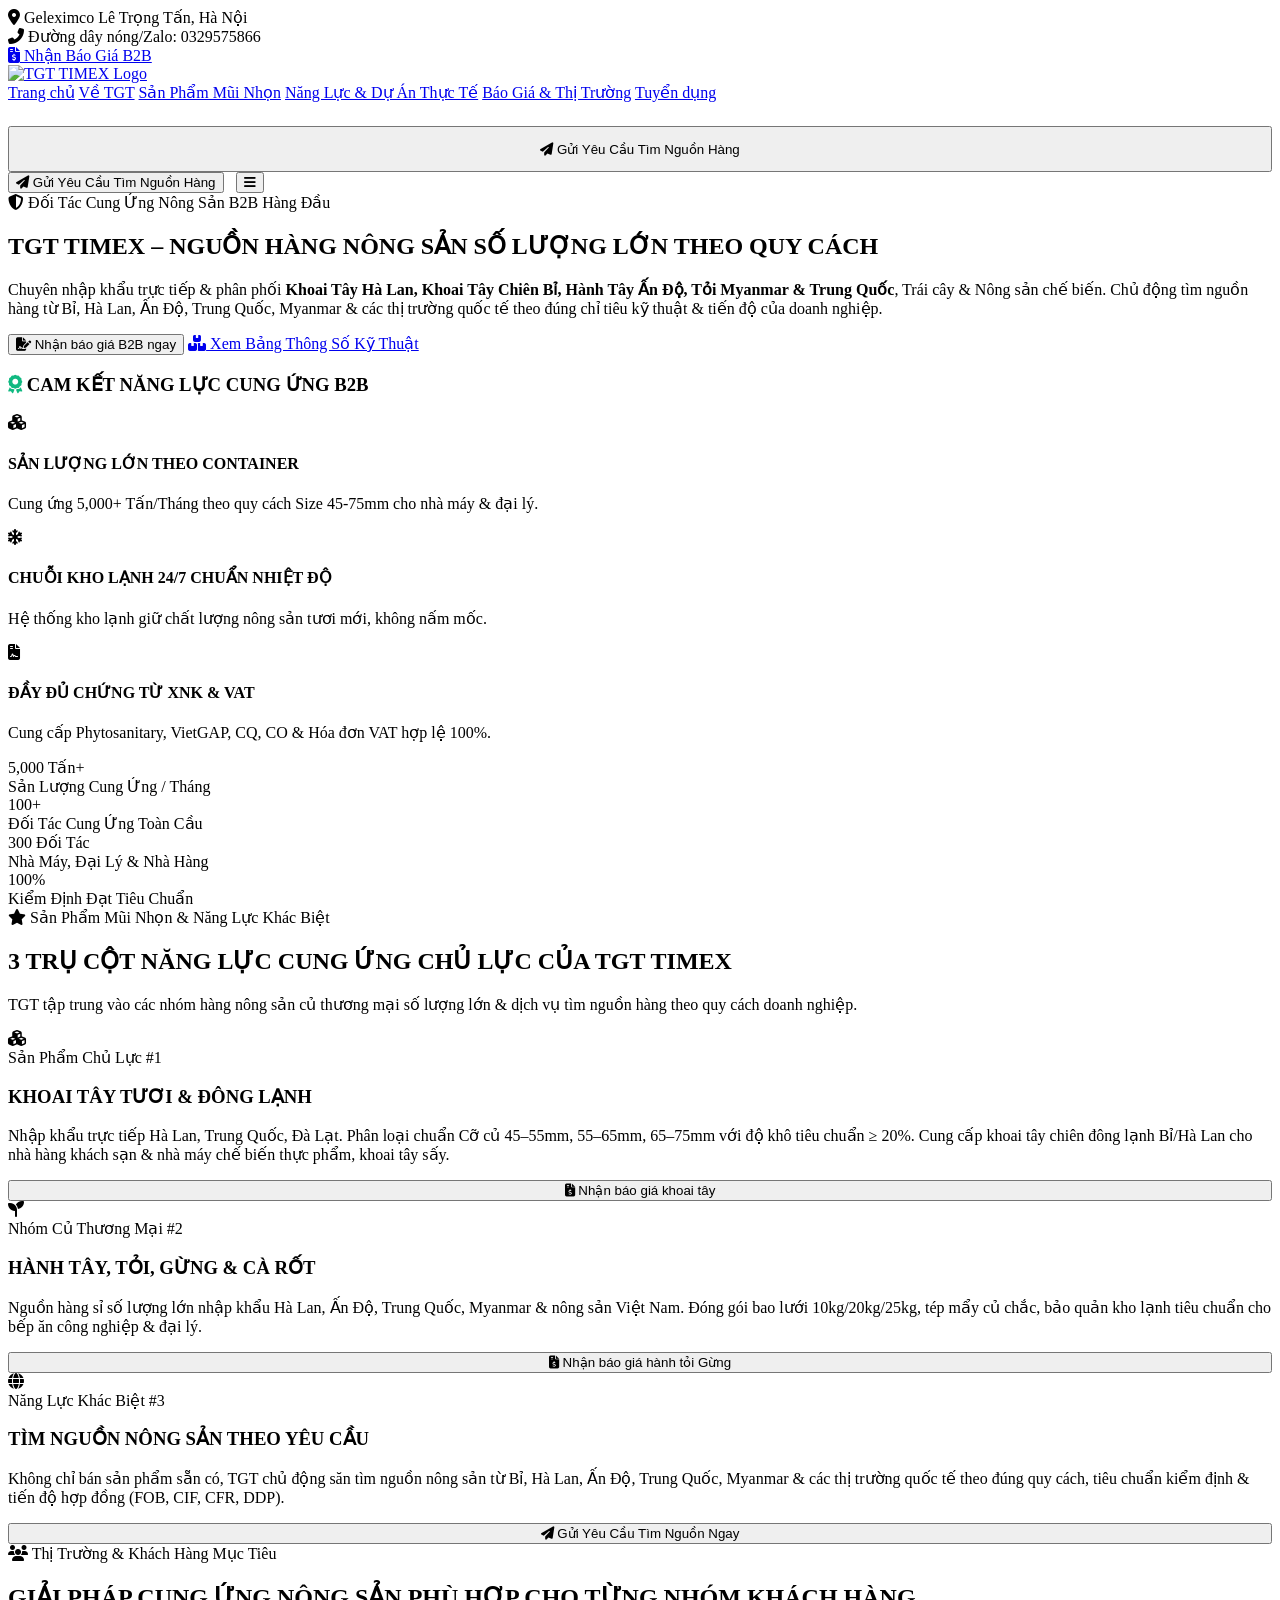
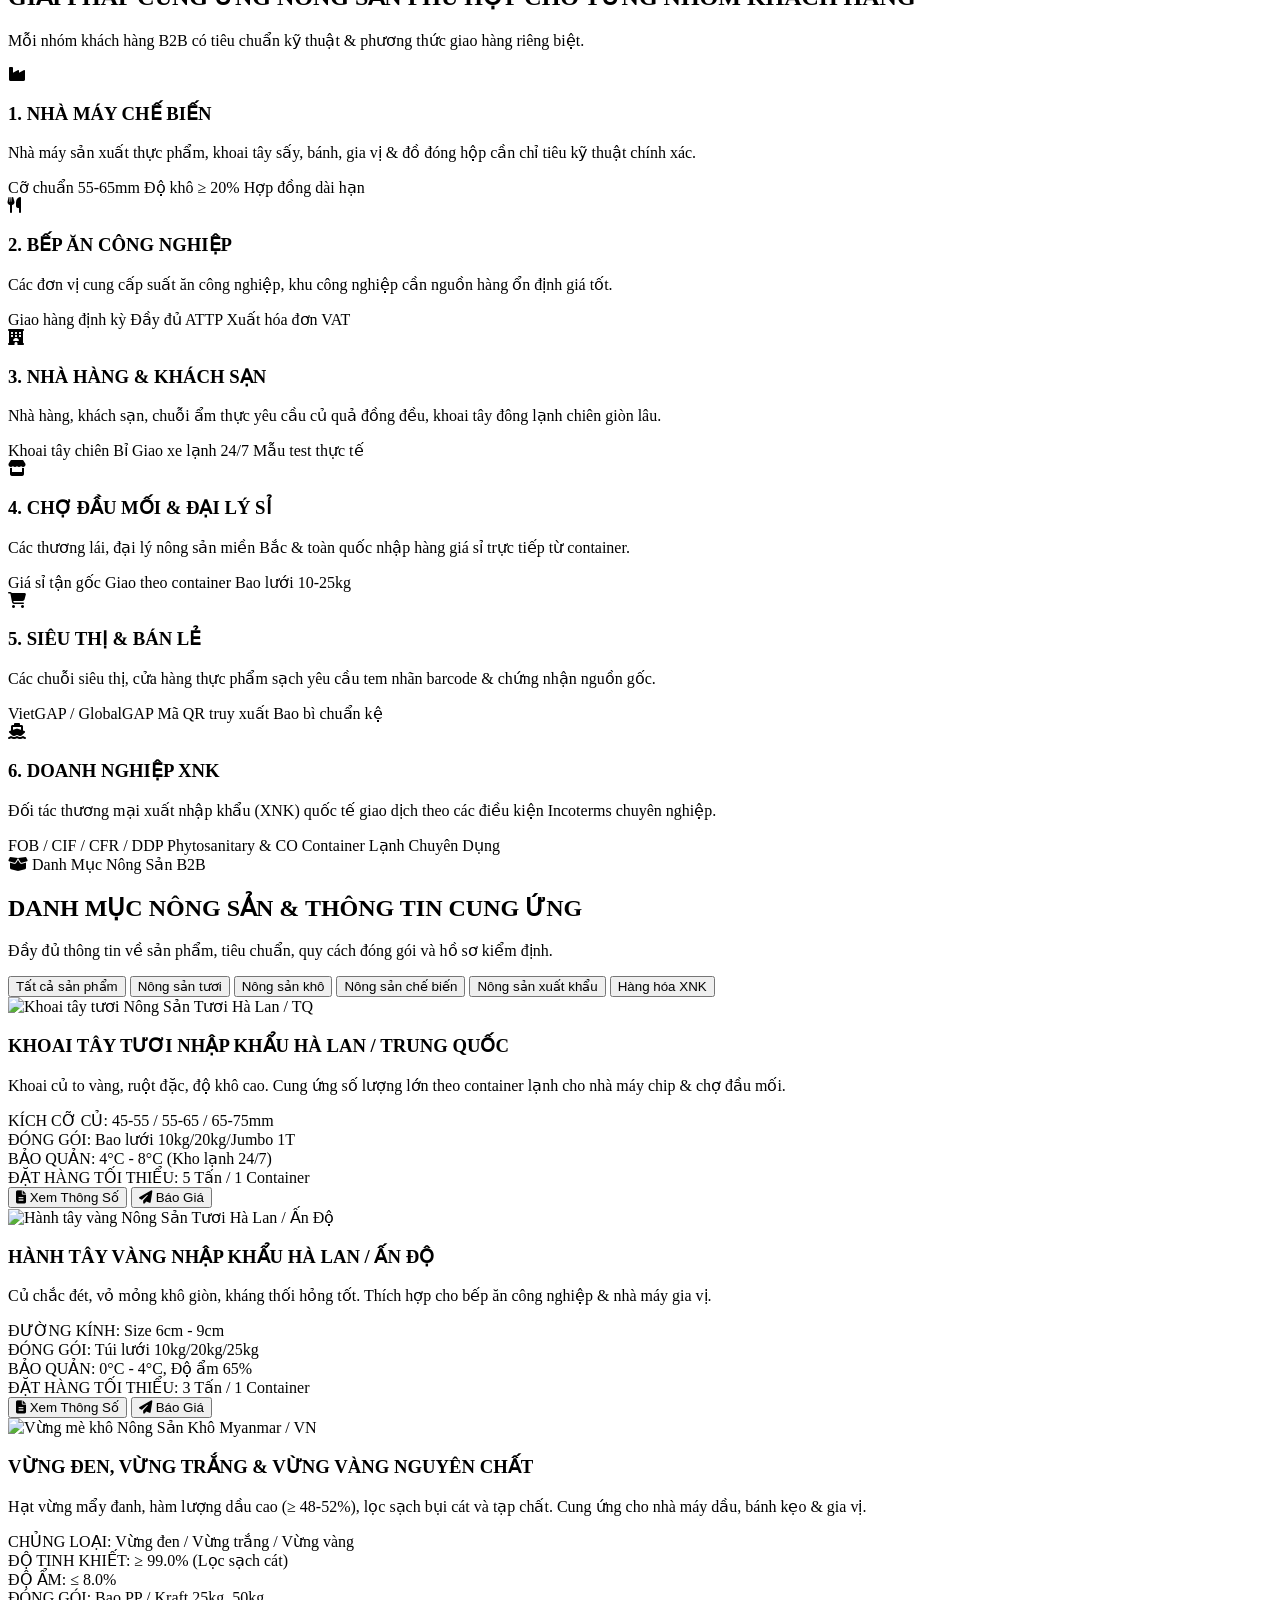
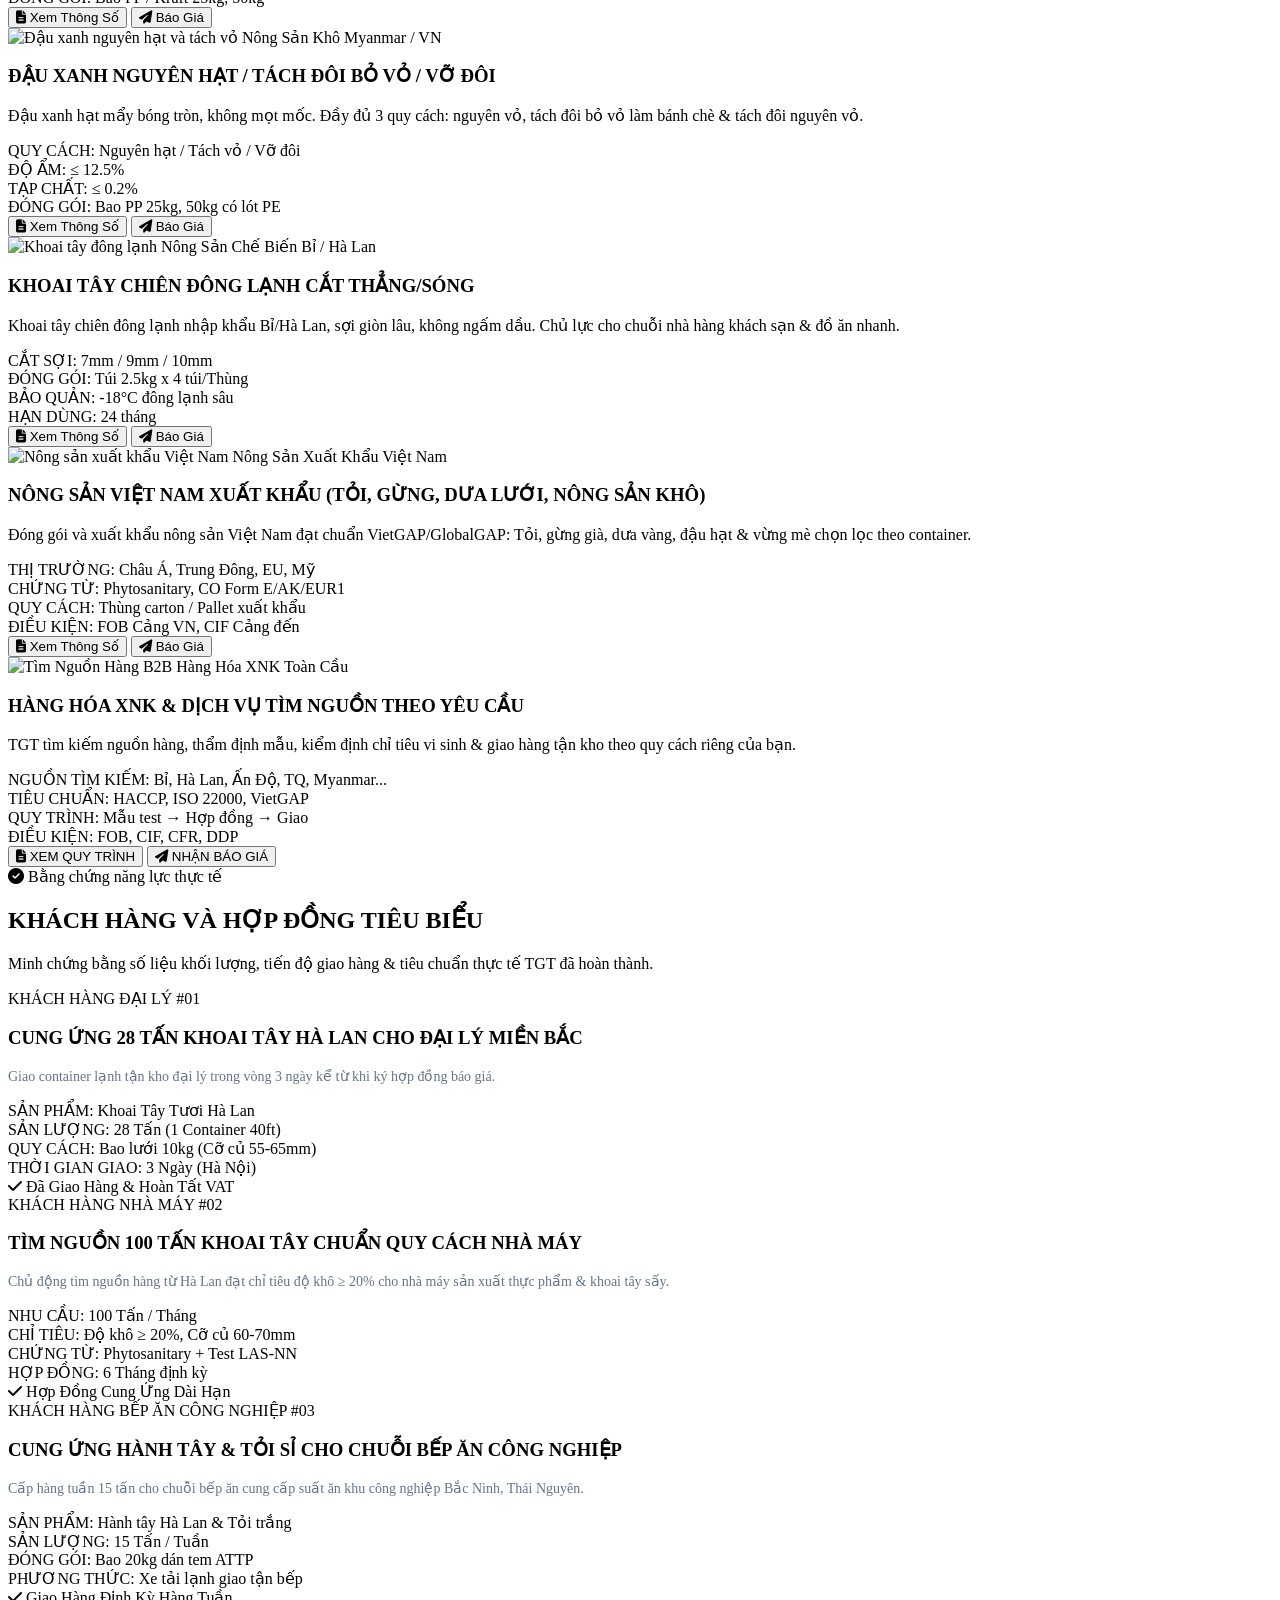
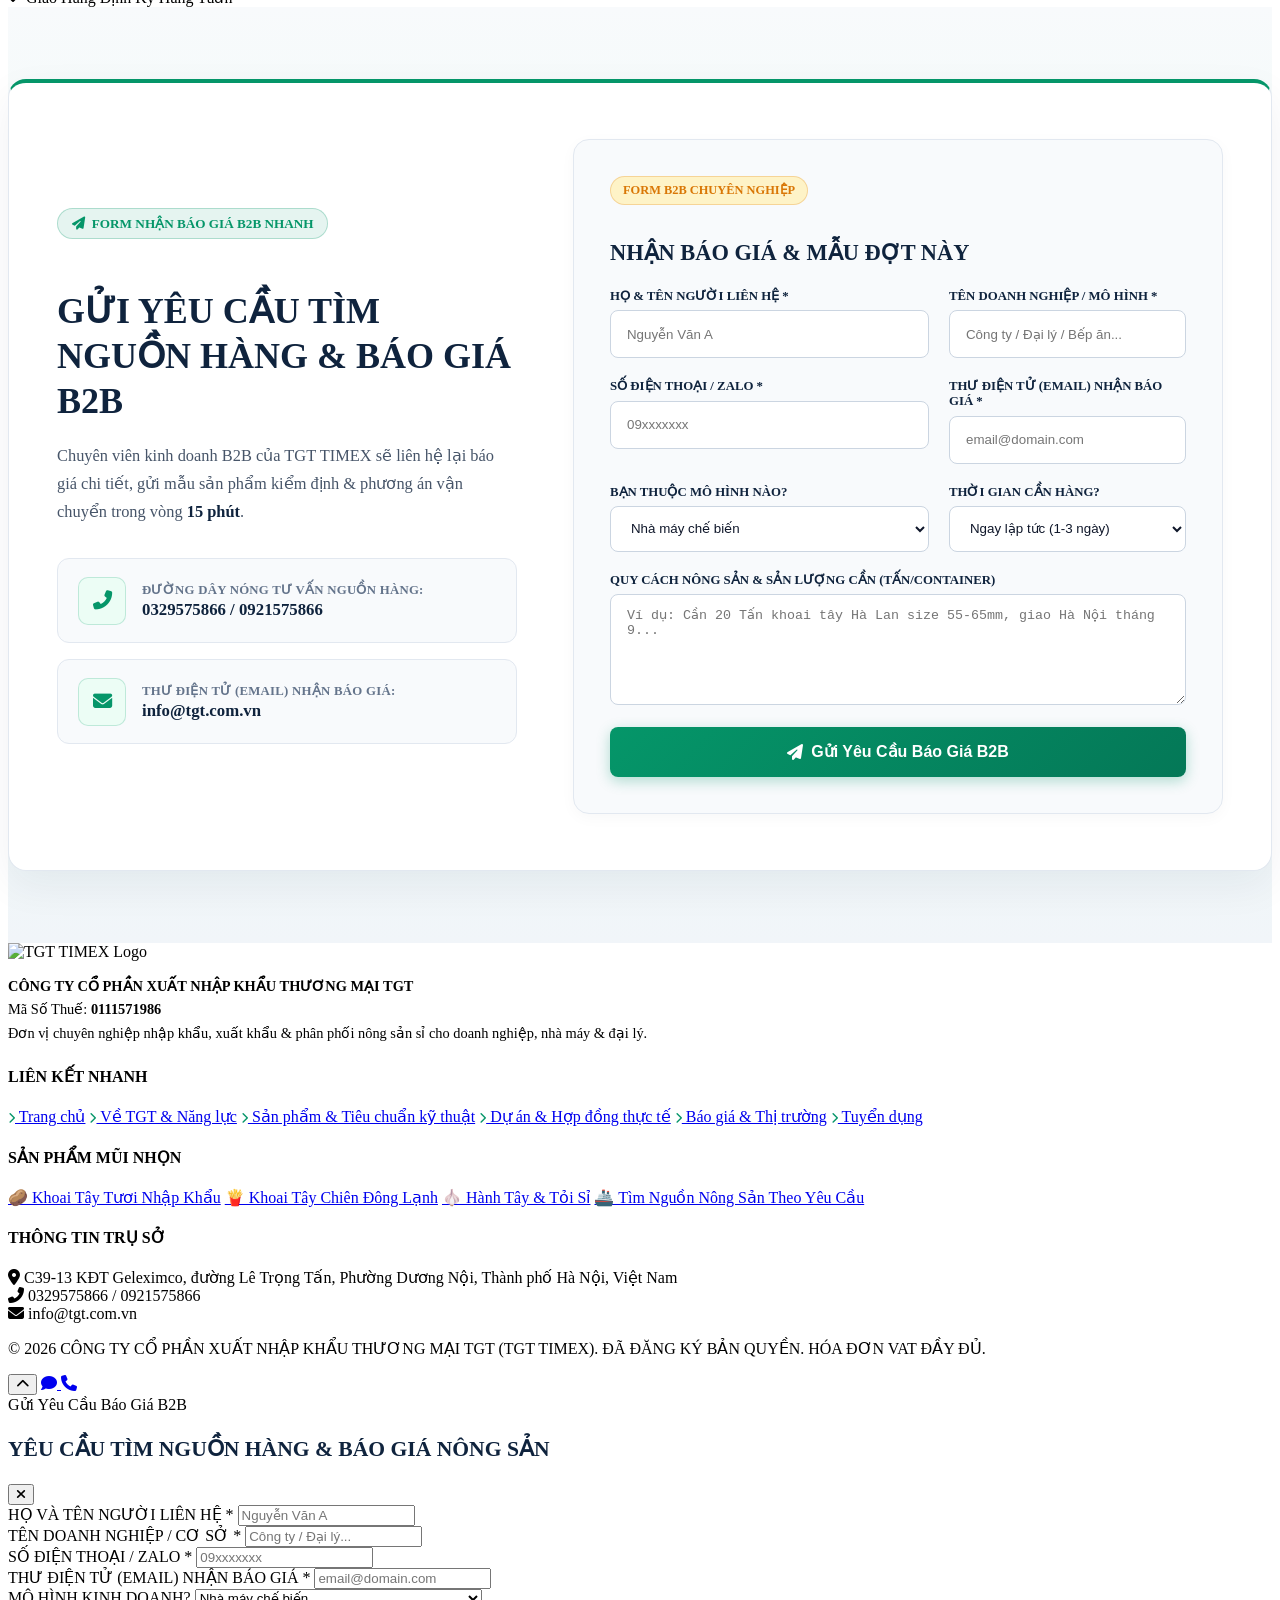
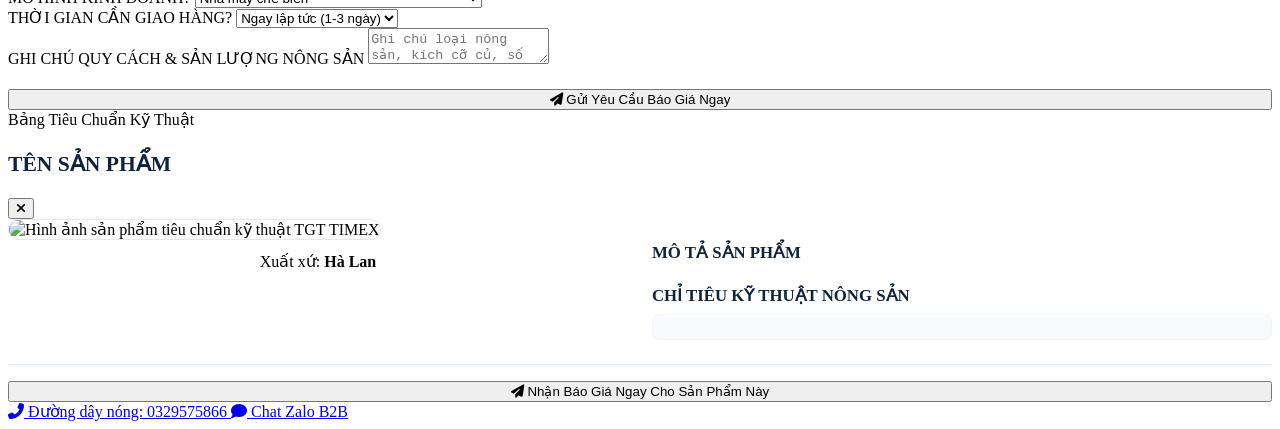
==== theme/index.html @ a8a42fa1 "feat(branding): update official tax code 0111571986, company address, and bank account" ====
<!DOCTYPE html>
<html lang="vi">
<head>
    <meta charset="UTF-8">
    <meta name="viewport" content="width=device-width, initial-scale=1.0">
    <title>TGT TIMEX - CÔNG TY CỔ PHẦN XUẤT NHẬP KHẨU THƯƠNG MẠI TGT | Nông Sản B2B & Tìm Nguồn Hàng</title>
    <meta name="description" content="TGT TIMEX - Đơn vị xuất nhập khẩu, thương mại & phân phối nông sản B2B hàng đầu Việt Nam. Chuyên cung ứng khoai tây, hành tây, tỏi, gừng, trái cây & dịch vụ tìm nguồn nông sản theo yêu cầu.">
    
    <!-- Google Fonts & FontAwesome -->
    <link rel="preconnect" href="https://fonts.googleapis.com">
    <link rel="preconnect" href="https://fonts.gstatic.com" crossorigin>
    <link href="https://fonts.googleapis.com/css2?family=Plus+Jakarta+Sans:wght@400;500;600;700;800&display=swap" rel="stylesheet">
    <link rel="stylesheet" href="https://cdnjs.cloudflare.com/ajax/libs/font-awesome/6.4.0/css/all.min.css">
    
    <link rel="stylesheet" href="assets/css/main.css?v=2.2.0">
</head>
<body>

        <!-- TOP ANNOUNCEMENT BAR -->
    <div class="top-bar">
        <div class="container">
            <div class="top-bar-info">
                <div class="top-bar-info-item">
                    <i class="fas fa-location-dot"></i>
                    <span>Geleximco Lê Trọng Tấn, Hà Nội</span>
                </div>
                <div class="top-bar-info-item">
                    <i class="fas fa-phone-alt"></i>
                    <span>Đường dây nóng/Zalo: 0329575866</span>
                </div>
            </div>
            <div class="top-bar-actions">
                <a href="#" class="top-bar-rfq-link trigger-rfq-modal">
                    <i class="fas fa-file-invoice-dollar"></i> Nhận Báo Giá B2B
                </a>
            </div>
        </div>
    </div>

    <!-- HEADER NAV -->
    <header class="header-nav">
        <div class="container">
            <div class="nav-wrapper">
                <a href="./" class="brand-logo">
                    <img src="assets/images/logo-tgt.png" alt="TGT TIMEX Logo" class="brand-logo-img">
                </a>

                <nav class="nav-menu">
                    <a href="./" class="nav-link active">Trang chủ</a>
                    <a href="gioi-thieu.html" class="nav-link">Về TGT</a>
                    <a href="san-pham.html" class="nav-link">Sản Phẩm Mũi Nhọn</a>
                    <a href="du-an.html" class="nav-link">Năng Lực & Dự Án Thực Tế</a>
                    <a href="tin-tuc.html" class="nav-link">Báo Giá & Thị Trường</a>
                    <a href="tuyen-dung.html" class="nav-link">Tuyển dụng</a>
                    <div class="mobile-only-btn" style="margin-top:1.5rem; width:100%;">
                        <button class="btn btn-primary trigger-rfq-modal" style="width:100%; padding:0.85rem;">
                            <i class="fas fa-paper-plane"></i> Gửi Yêu Cầu Tìm Nguồn Hàng
                        </button>
                    </div>
                </nav>

                <div class="nav-right-actions" style="display:flex; align-items:center; gap:0.75rem;">
                    <button class="btn btn-primary btn-sm trigger-rfq-modal">
                        <i class="fas fa-paper-plane"></i> Gửi Yêu Cầu Tìm Nguồn Hàng
                    </button>
                    <button class="mobile-toggle" aria-label="Open Menu">
                        <i class="fas fa-bars"></i>
                    </button>
                </div>
            </div>
        </div>
    </header>

    <!-- HERO BANNER SECTION -->
    <section class="hero-section">
        <div class="hero-bg-overlay"></div>
        <div class="container">
            <div class="hero-content-wrapper">
                <div class="hero-text-box">
                    <span class="sub-tag"><i class="fas fa-shield-halved"></i> Đối Tác Cung Ứng Nông Sản B2B Hàng Đầu</span>
                    <h1>TGT TIMEX – NGUỒN HÀNG NÔNG SẢN <span>SỐ LƯỢNG LỚN THEO QUY CÁCH</span></h1>
                    <p>Chuyên nhập khẩu trực tiếp & phân phối <strong>Khoai Tây Hà Lan, Khoai Tây Chiên Bỉ, Hành Tây Ấn Độ, Tỏi Myanmar & Trung Quốc</strong>, Trái cây & Nông sản chế biến. Chủ động tìm nguồn hàng từ Bỉ, Hà Lan, Ấn Độ, Trung Quốc, Myanmar & các thị trường quốc tế theo đúng chỉ tiêu kỹ thuật & tiến độ của doanh nghiệp.</p>
                    
                    <div class="hero-actions">
                        <button class="btn btn-primary btn-lg trigger-rfq-modal">
                            <i class="fas fa-file-signature"></i> Nhận báo giá B2B ngay
                        </button>
                        <a href="san-pham.html" class="btn btn-outline-white btn-lg">
                            <i class="fas fa-boxes-stacked"></i> Xem Bảng Thông Số Kỹ Thuật
                        </a>
                    </div>
                </div>

                <div class="hero-feature-card">
                    <h3><i class="fas fa-award" style="color:#10B981;"></i> CAM KẾT NĂNG LỰC CUNG ỨNG B2B</h3>
                    <div class="hero-feature-list">
                        <div class="hero-feature-item">
                            <div class="hero-feature-icon"><i class="fas fa-cubes"></i></div>
                            <div class="hero-feature-info">
                                <h4>SẢN LƯỢNG LỚN THEO CONTAINER</h4>
                                <p>Cung ứng 5,000+ Tấn/Tháng theo quy cách Size 45-75mm cho nhà máy & đại lý.</p>
                            </div>
                        </div>
                        <div class="hero-feature-item">
                            <div class="hero-feature-icon"><i class="fas fa-snowflake"></i></div>
                            <div class="hero-feature-info">
                                <h4>CHUỖI KHO LẠNH 24/7 CHUẨN NHIỆT ĐỘ</h4>
                                <p>Hệ thống kho lạnh giữ chất lượng nông sản tươi mới, không nấm mốc.</p>
                            </div>
                        </div>
                        <div class="hero-feature-item">
                            <div class="hero-feature-icon"><i class="fas fa-file-contract"></i></div>
                            <div class="hero-feature-info">
                                <h4>ĐẦY ĐỦ CHỨNG TỪ XNK & VAT</h4>
                                <p>Cung cấp Phytosanitary, VietGAP, CQ, CO & Hóa đơn VAT hợp lệ 100%.</p>
                            </div>
                        </div>
                    </div>
                </div>
            </div>
        </div>
    </section>

    <!-- STATS BANNER -->
    <section class="stats-banner">
        <div class="container">
            <div class="stats-card-grid">
                <div class="stat-box">
                    <div class="stat-number" data-target="5000" data-suffix=" Tấn+">0</div>
                    <div class="stat-label">Sản Lượng Cung Ứng / Tháng</div>
                </div>
                <div class="stat-box">
                    <div class="stat-number" data-target="100" data-suffix="+">0</div>
                    <div class="stat-label">Đối Tác Cung Ứng Toàn Cầu</div>
                </div>
                <div class="stat-box">
                    <div class="stat-number" data-target="300" data-suffix=" Đối Tác">0</div>
                    <div class="stat-label">Nhà Máy, Đại Lý & Nhà Hàng</div>
                </div>
                <div class="stat-box">
                    <div class="stat-number" data-target="100" data-suffix="%">0</div>
                    <div class="stat-label">Kiểm Định Đạt Tiêu Chuẩn</div>
                </div>
            </div>
        </div>
    </section>

    <!-- 3 CORE PILLARS SECTION -->
    <section class="section-padding bg-white">
        <div class="container">
            <div class="section-header">
                <span class="sub-tag"><i class="fas fa-star"></i> Sản Phẩm Mũi Nhọn & Năng Lực Khác Biệt</span>
                <h2 class="section-title">3 TRỤ CỘT NĂNG LỰC CUNG ỨNG CHỦ LỰC CỦA TGT TIMEX</h2>
                <p class="section-subtitle">TGT tập trung vào các nhóm hàng nông sản củ thương mại số lượng lớn & dịch vụ tìm nguồn hàng theo quy cách doanh nghiệp.</p>
            </div>

            <div class="usp-grid">
                <!-- Pillar 1 -->
                <div class="usp-card">
                    <div class="usp-header-row">
                        <div class="usp-icon-box"><i class="fas fa-cubes"></i></div>
                        <span class="badge badge-green">Sản Phẩm Chủ Lực #1</span>
                    </div>
                    <h3>KHOAI TÂY TƯƠI & ĐÔNG LẠNH</h3>
                    <p>Nhập khẩu trực tiếp Hà Lan, Trung Quốc, Đà Lạt. Phân loại chuẩn Cỡ củ 45–55mm, 55–65mm, 65–75mm với độ khô tiêu chuẩn ≥ 20%. Cung cấp khoai tây chiên đông lạnh Bỉ/Hà Lan cho nhà hàng khách sạn & nhà máy chế biến thực phẩm, khoai tây sấy.</p>
                    <div class="usp-card-footer">
                        <button class="btn btn-outline-navy btn-sm trigger-rfq-modal" data-product-name="Khoai tây tươi & đông lạnh" style="width:100%;">
                            <i class="fas fa-file-invoice-dollar"></i> Nhận báo giá khoai tây
                        </button>
                    </div>
                </div>

                <!-- Pillar 2 -->
                <div class="usp-card">
                    <div class="usp-header-row">
                        <div class="usp-icon-box"><i class="fas fa-seedling"></i></div>
                        <span class="badge badge-navy">Nhóm Củ Thương Mại #2</span>
                    </div>
                    <h3>HÀNH TÂY, TỎI, GỪNG & CÀ RỐT</h3>
                    <p>Nguồn hàng sỉ số lượng lớn nhập khẩu Hà Lan, Ấn Độ, Trung Quốc, Myanmar & nông sản Việt Nam. Đóng gói bao lưới 10kg/20kg/25kg, tép mẩy củ chắc, bảo quản kho lạnh tiêu chuẩn cho bếp ăn công nghiệp & đại lý.</p>
                    <div class="usp-card-footer">
                        <button class="btn btn-outline-navy btn-sm trigger-rfq-modal" data-product-name="Hành tây, tỏi, gừng & cà rốt" style="width:100%;">
                            <i class="fas fa-file-invoice-dollar"></i> Nhận báo giá hành tỏi Gừng
                        </button>
                    </div>
                </div>

                <!-- Pillar 3 -->
                <div class="usp-card">
                    <div class="usp-header-row">
                        <div class="usp-icon-box"><i class="fas fa-globe"></i></div>
                        <span class="badge badge-orange">Năng Lực Khác Biệt #3</span>
                    </div>
                    <h3>TÌM NGUỒN NÔNG SẢN THEO YÊU CẦU</h3>
                    <p>Không chỉ bán sản phẩm sẵn có, TGT chủ động săn tìm nguồn nông sản từ Bỉ, Hà Lan, Ấn Độ, Trung Quốc, Myanmar & các thị trường quốc tế theo đúng quy cách, tiêu chuẩn kiểm định & tiến độ hợp đồng (FOB, CIF, CFR, DDP).</p>
                    <div class="usp-card-footer">
                        <button class="btn btn-primary btn-sm trigger-rfq-modal" data-product-name="Tìm Nguồn Nông Sản Theo Yêu Cầu" style="width:100%;">
                            <i class="fas fa-paper-plane"></i> Gửi Yêu Cầu Tìm Nguồn Ngay
                        </button>
                    </div>
                </div>
            </div>
        </div>
    </section>

    <!-- 6 TARGET CUSTOMER SEGMENTS -->
    <section class="section-padding bg-grey">
        <div class="container">
            <div class="section-header">
                <span class="sub-tag"><i class="fas fa-users"></i> Thị Trường & Khách Hàng Mục Tiêu</span>
                <h2 class="section-title">GIẢI PHÁP CUNG ỨNG NÔNG SẢN PHÙ HỢP CHO TỪNG NHÓM KHÁCH HÀNG</h2>
                <p class="section-subtitle">Mỗi nhóm khách hàng B2B có tiêu chuẩn kỹ thuật & phương thức giao hàng riêng biệt.</p>
            </div>

            <div class="segments-grid">
                <!-- Segment 1 -->
                <div class="segment-card">
                    <div class="segment-header-box">
                        <div class="segment-icon-box"><i class="fas fa-industry"></i></div>
                        <h3 class="segment-title">1. NHÀ MÁY CHẾ BIẾN</h3>
                    </div>
                    <p class="segment-desc">Nhà máy sản xuất thực phẩm, khoai tây sấy, bánh, gia vị & đồ đóng hộp cần chỉ tiêu kỹ thuật chính xác.</p>
                    <div class="segment-tags">
                        <span class="segment-tag-item">Cỡ chuẩn 55-65mm</span>
                        <span class="segment-tag-item">Độ khô ≥ 20%</span>
                        <span class="segment-tag-item">Hợp đồng dài hạn</span>
                    </div>
                </div>

                <!-- Segment 2 -->
                <div class="segment-card">
                    <div class="segment-header-box">
                        <div class="segment-icon-box"><i class="fas fa-utensils"></i></div>
                        <h3>2. BẾP ĂN CÔNG NGHIỆP</h3>
                    </div>
                    <p class="segment-desc">Các đơn vị cung cấp suất ăn công nghiệp, khu công nghiệp cần nguồn hàng ổn định giá tốt.</p>
                    <div class="segment-tags">
                        <span class="segment-tag-item">Giao hàng định kỳ</span>
                        <span class="segment-tag-item">Đầy đủ ATTP</span>
                        <span class="segment-tag-item">Xuất hóa đơn VAT</span>
                    </div>
                </div>

                <!-- Segment 3 -->
                <div class="segment-card">
                    <div class="segment-header-box">
                        <div class="segment-icon-box"><i class="fas fa-hotel"></i></div>
                        <h3>3. NHÀ HÀNG & KHÁCH SẠN</h3>
                    </div>
                    <p class="segment-desc">Nhà hàng, khách sạn, chuỗi ẩm thực yêu cầu củ quả đồng đều, khoai tây đông lạnh chiên giòn lâu.</p>
                    <div class="segment-tags">
                        <span class="segment-tag-item">Khoai tây chiên Bỉ</span>
                        <span class="segment-tag-item">Giao xe lạnh 24/7</span>
                        <span class="segment-tag-item">Mẫu test thực tế</span>
                    </div>
                </div>

                <!-- Segment 4 -->
                <div class="segment-card">
                    <div class="segment-header-box">
                        <div class="segment-icon-box"><i class="fas fa-store"></i></div>
                        <h3>4. CHỢ ĐẦU MỐI & ĐẠI LÝ SỈ</h3>
                    </div>
                    <p class="segment-desc">Các thương lái, đại lý nông sản miền Bắc & toàn quốc nhập hàng giá sỉ trực tiếp từ container.</p>
                    <div class="segment-tags">
                        <span class="segment-tag-item">Giá sỉ tận gốc</span>
                        <span class="segment-tag-item">Giao theo container</span>
                        <span class="segment-tag-item">Bao lưới 10-25kg</span>
                    </div>
                </div>

                <!-- Segment 5 -->
                <div class="segment-card">
                    <div class="segment-header-box">
                        <div class="segment-icon-box"><i class="fas fa-cart-shopping"></i></div>
                        <h3>5. SIÊU THỊ & BÁN LẺ</h3>
                    </div>
                    <p class="segment-desc">Các chuỗi siêu thị, cửa hàng thực phẩm sạch yêu cầu tem nhãn barcode & chứng nhận nguồn gốc.</p>
                    <div class="segment-tags">
                        <span class="segment-tag-item">VietGAP / GlobalGAP</span>
                        <span class="segment-tag-item">Mã QR truy xuất</span>
                        <span class="segment-tag-item">Bao bì chuẩn kệ</span>
                    </div>
                </div>

                <!-- Segment 6 -->
                <div class="segment-card">
                    <div class="segment-header-box">
                        <div class="segment-icon-box"><i class="fas fa-ship"></i></div>
                        <h3>6. DOANH NGHIỆP XNK</h3>
                    </div>
                    <p class="segment-desc">Đối tác thương mại xuất nhập khẩu (XNK) quốc tế giao dịch theo các điều kiện Incoterms chuyên nghiệp.</p>
                    <div class="segment-tags">
                        <span class="segment-tag-item">FOB / CIF / CFR / DDP</span>
                        <span class="segment-tag-item">Phytosanitary & CO</span>
                        <span class="segment-tag-item">Container Lạnh Chuyên Dụng</span>
                    </div>
                </div>
            </div>
        </div>
    </section>

    <!-- PRODUCT SHOWCASE WITH DATA SHEETS -->
    <section class="section-padding bg-white">
        <div class="container">
            <div class="section-header">
                <span class="sub-tag"><i class="fas fa-box-open"></i> Danh Mục Nông Sản B2B</span>
                <h2 class="section-title">DANH MỤC NÔNG SẢN & THÔNG TIN CUNG ỨNG</h2>
                <p class="section-subtitle">Đầy đủ thông tin về sản phẩm, tiêu chuẩn, quy cách đóng gói và hồ sơ kiểm định.</p>
            </div>

            <div class="filter-tabs">
                <button class="filter-btn active" data-filter="all">Tất cả sản phẩm</button>
                <button class="filter-btn" data-filter="nong-san-tuoi">Nông sản tươi</button>
                <button class="filter-btn" data-filter="nong-san-kho">Nông sản khô</button>
                <button class="filter-btn" data-filter="nong-san-che-bien">Nông sản chế biến</button>
                <button class="filter-btn" data-filter="nong-san-xuat-khau">Nông sản xuất khẩu</button>
                <button class="filter-btn" data-filter="hang-hoa-xnk">Hàng hóa XNK</button>
            </div>

            <div class="product-grid">
                <!-- Product 1: Khoai tây tươi -->
                <div class="product-card" data-category="nong-san-tuoi">
                    <div class="product-img-wrapper">
                        <img src="assets/images/fresh_produce.png" alt="Khoai tây tươi">
                        <span class="product-category-tag">Nông Sản Tươi</span>
                        <span class="product-origin-badge">Hà Lan / TQ</span>
                    </div>
                    <div class="product-content">
                        <h3 class="product-title">KHOAI TÂY TƯƠI NHẬP KHẨU HÀ LAN / TRUNG QUỐC</h3>
                        <p class="product-desc">Khoai củ to vàng, ruột đặc, độ khô cao. Cung ứng số lượng lớn theo container lạnh cho nhà máy chip & chợ đầu mối.</p>
                        
                        <div class="product-specs-list">
                            <div class="product-spec-item"><label>KÍCH CỠ CỦ:</label> <span>45-55 / 55-65 / 65-75mm</span></div>
                            <div class="product-spec-item"><label>ĐÓNG GÓI:</label> <span>Bao lưới 10kg/20kg/Jumbo 1T</span></div>
                            <div class="product-spec-item"><label>BẢO QUẢN:</label> <span>4°C - 8°C (Kho lạnh 24/7)</span></div>
                            <div class="product-spec-item"><label>ĐẶT HÀNG TỐI THIỂU:</label> <span>5 Tấn / 1 Container</span></div>
                        </div>

                        <div class="product-actions">
                            <button class="btn btn-outline-navy btn-sm btn-quickview" data-product="potato-fresh" style="flex:1;">
                                <i class="fas fa-file-lines"></i> Xem Thông Số
                            </button>
                            <button class="btn btn-primary btn-sm trigger-rfq-modal" data-product-name="Khoai Tây Tươi Nhập Khẩu" style="flex:1;">
                                <i class="fas fa-paper-plane"></i> Báo Giá
                            </button>
                        </div>
                    </div>
                </div>

                <!-- Product 2: Hành tây -->
                <div class="product-card" data-category="nong-san-tuoi">
                    <div class="product-img-wrapper">
                        <img src="assets/images/fresh_produce.png" alt="Hành tây vàng">
                        <span class="product-category-tag">Nông Sản Tươi</span>
                        <span class="product-origin-badge">Hà Lan / Ấn Độ</span>
                    </div>
                    <div class="product-content">
                        <h3 class="product-title">HÀNH TÂY VÀNG NHẬP KHẨU HÀ LAN / ẤN ĐỘ</h3>
                        <p class="product-desc">Củ chắc đét, vỏ mỏng khô giòn, kháng thối hỏng tốt. Thích hợp cho bếp ăn công nghiệp & nhà máy gia vị.</p>
                        
                        <div class="product-specs-list">
                            <div class="product-spec-item"><label>ĐƯỜNG KÍNH:</label> <span>Size 6cm - 9cm</span></div>
                            <div class="product-spec-item"><label>ĐÓNG GÓI:</label> <span>Túi lưới 10kg/20kg/25kg</span></div>
                            <div class="product-spec-item"><label>BẢO QUẢN:</label> <span>0°C - 4°C, Độ ẩm 65%</span></div>
                            <div class="product-spec-item"><label>ĐẶT HÀNG TỐI THIỂU:</label> <span>3 Tấn / 1 Container</span></div>
                        </div>

                        <div class="product-actions">
                            <button class="btn btn-outline-navy btn-sm btn-quickview" data-product="onion-fresh" style="flex:1;">
                                <i class="fas fa-file-lines"></i> Xem Thông Số
                            </button>
                            <button class="btn btn-primary btn-sm trigger-rfq-modal" data-product-name="Hành Tây Vàng Nhập Khẩu" style="flex:1;">
                                <i class="fas fa-paper-plane"></i> Báo Giá
                            </button>
                        </div>
                    </div>
                </div>

                <!-- Product 3: Vừng mè khô -->
                <div class="product-card" data-category="nong-san-kho">
                    <div class="product-img-wrapper">
                        <img src="assets/images/dried_produce.png" alt="Vừng mè khô">
                        <span class="product-category-tag">Nông Sản Khô</span>
                        <span class="product-origin-badge">Myanmar / VN</span>
                    </div>
                    <div class="product-content">
                        <h3 class="product-title">VỪNG ĐEN, VỪNG TRẮNG & VỪNG VÀNG NGUYÊN CHẤT</h3>
                        <p class="product-desc">Hạt vừng mẩy đanh, hàm lượng dầu cao (≥ 48-52%), lọc sạch bụi cát và tạp chất. Cung ứng cho nhà máy dầu, bánh kẹo & gia vị.</p>
                        
                        <div class="product-specs-list">
                            <div class="product-spec-item"><label>CHỦNG LOẠI:</label> <span>Vừng đen / Vừng trắng / Vừng vàng</span></div>
                            <div class="product-spec-item"><label>ĐỘ TINH KHIẾT:</label> <span>≥ 99.0% (Lọc sạch cát)</span></div>
                            <div class="product-spec-item"><label>ĐỘ ẨM:</label> <span>≤ 8.0%</span></div>
                            <div class="product-spec-item"><label>ĐÓNG GÓI:</label> <span>Bao PP / Kraft 25kg, 50kg</span></div>
                        </div>

                        <div class="product-actions">
                            <button class="btn btn-outline-navy btn-sm btn-quickview" data-product="sesame-seeds" style="flex:1;">
                                <i class="fas fa-file-lines"></i> Xem Thông Số
                            </button>
                            <button class="btn btn-primary btn-sm trigger-rfq-modal" data-product-name="Vừng Đen, Vừng Trắng & Vừng Vàng" style="flex:1;">
                                <i class="fas fa-paper-plane"></i> Báo Giá
                            </button>
                        </div>
                    </div>
                </div>

                <!-- Product 4: Đậu xanh -->
                <div class="product-card" data-category="nong-san-kho">
                    <div class="product-img-wrapper">
                        <img src="assets/images/dried_produce.png" alt="Đậu xanh nguyên hạt và tách vỏ">
                        <span class="product-category-tag">Nông Sản Khô</span>
                        <span class="product-origin-badge">Myanmar / VN</span>
                    </div>
                    <div class="product-content">
                        <h3 class="product-title">ĐẬU XANH NGUYÊN HẠT / TÁCH ĐÔI BỎ VỎ / VỠ ĐÔI</h3>
                        <p class="product-desc">Đậu xanh hạt mẩy bóng tròn, không mọt mốc. Đầy đủ 3 quy cách: nguyên vỏ, tách đôi bỏ vỏ làm bánh chè & tách đôi nguyên vỏ.</p>
                        
                        <div class="product-specs-list">
                            <div class="product-spec-item"><label>QUY CÁCH:</label> <span>Nguyên hạt / Tách vỏ / Vỡ đôi</span></div>
                            <div class="product-spec-item"><label>ĐỘ ẨM:</label> <span>≤ 12.5%</span></div>
                            <div class="product-spec-item"><label>TẠP CHẤT:</label> <span>≤ 0.2%</span></div>
                            <div class="product-spec-item"><label>ĐÓNG GÓI:</label> <span>Bao PP 25kg, 50kg có lót PE</span></div>
                        </div>

                        <div class="product-actions">
                            <button class="btn btn-outline-navy btn-sm btn-quickview" data-product="mung-beans" style="flex:1;">
                                <i class="fas fa-file-lines"></i> Xem Thông Số
                            </button>
                            <button class="btn btn-primary btn-sm trigger-rfq-modal" data-product-name="Đậu Xanh Nguyên Hạt & Tách Vỏ" style="flex:1;">
                                <i class="fas fa-paper-plane"></i> Báo Giá
                            </button>
                        </div>
                    </div>
                </div>

                <!-- Product 5: Khoai tây chiên đông lạnh -->
                <div class="product-card" data-category="nong-san-che-bien">
                    <div class="product-img-wrapper">
                        <img src="assets/images/processed_potatoes.png" alt="Khoai tây đông lạnh">
                        <span class="product-category-tag">Nông Sản Chế Biến</span>
                        <span class="product-origin-badge">Bỉ / Hà Lan</span>
                    </div>
                    <div class="product-content">
                        <h3 class="product-title">KHOAI TÂY CHIÊN ĐÔNG LẠNH CẮT THẲNG/SÓNG</h3>
                        <p class="product-desc">Khoai tây chiên đông lạnh nhập khẩu Bỉ/Hà Lan, sợi giòn lâu, không ngấm dầu. Chủ lực cho chuỗi nhà hàng khách sạn & đồ ăn nhanh.</p>
                        
                        <div class="product-specs-list">
                            <div class="product-spec-item"><label>CẮT SỢI:</label> <span>7mm / 9mm / 10mm</span></div>
                            <div class="product-spec-item"><label>ĐÓNG GÓI:</label> <span>Túi 2.5kg x 4 túi/Thùng</span></div>
                            <div class="product-spec-item"><label>BẢO QUẢN:</label> <span>-18°C đông lạnh sâu</span></div>
                            <div class="product-spec-item"><label>HẠN DÙNG:</label> <span>24 tháng</span></div>
                        </div>

                        <div class="product-actions">
                            <button class="btn btn-outline-navy btn-sm btn-quickview" data-product="french-fries" style="flex:1;">
                                <i class="fas fa-file-lines"></i> Xem Thông Số
                            </button>
                            <button class="btn btn-primary btn-sm trigger-rfq-modal" data-product-name="Khoai Tây Chiên Đông Lạnh" style="flex:1;">
                                <i class="fas fa-paper-plane"></i> Báo Giá
                            </button>
                        </div>
                    </div>
                </div>

                <!-- Product 6: Nông sản xuất khẩu -->
                <div class="product-card" data-category="nong-san-xuat-khau">
                    <div class="product-img-wrapper">
                        <img src="assets/images/fresh_fruits.png" alt="Nông sản xuất khẩu Việt Nam">
                        <span class="product-category-tag">Nông Sản Xuất Khẩu</span>
                        <span class="product-origin-badge">Việt Nam</span>
                    </div>
                    <div class="product-content">
                        <h3 class="product-title">NÔNG SẢN VIỆT NAM XUẤT KHẨU (TỎI, GỪNG, DƯA LƯỚI, NÔNG SẢN KHÔ)</h3>
                        <p class="product-desc">Đóng gói và xuất khẩu nông sản Việt Nam đạt chuẩn VietGAP/GlobalGAP: Tỏi, gừng già, dưa vàng, đậu hạt & vừng mè chọn lọc theo container.</p>
                        
                        <div class="product-specs-list">
                            <div class="product-spec-item"><label>THỊ TRƯỜNG:</label> <span>Châu Á, Trung Đông, EU, Mỹ</span></div>
                            <div class="product-spec-item"><label>CHỨNG TỪ:</label> <span>Phytosanitary, CO Form E/AK/EUR1</span></div>
                            <div class="product-spec-item"><label>QUY CÁCH:</label> <span>Thùng carton / Pallet xuất khẩu</span></div>
                            <div class="product-spec-item"><label>ĐIỀU KIỆN:</label> <span>FOB Cảng VN, CIF Cảng đến</span></div>
                        </div>

                        <div class="product-actions">
                            <button class="btn btn-outline-navy btn-sm btn-quickview" data-product="vn-export-produce" style="flex:1;">
                                <i class="fas fa-file-lines"></i> Xem Thông Số
                            </button>
                            <button class="btn btn-primary btn-sm trigger-rfq-modal" data-product-name="Nông Sản Việt Nam Xuất Khẩu" style="flex:1;">
                                <i class="fas fa-paper-plane"></i> Báo Giá
                            </button>
                        </div>
                    </div>
                </div>

                <!-- Product 7: Sourcing B2B -->
                <div class="product-card" data-category="hang-hoa-xnk">
                    <div class="product-img-wrapper">
                        <img src="assets/images/cold_storage_warehouse.png" alt="Tìm Nguồn Hàng B2B">
                        <span class="product-category-tag">Hàng Hóa XNK</span>
                        <span class="product-origin-badge">Toàn Cầu</span>
                    </div>
                    <div class="product-content">
                        <h3 class="product-title">HÀNG HÓA XNK & DỊCH VỤ TÌM NGUỒN THEO YÊU CẦU</h3>
                        <p class="product-desc">TGT tìm kiếm nguồn hàng, thẩm định mẫu, kiểm định chỉ tiêu vi sinh & giao hàng tận kho theo quy cách riêng của bạn.</p>
                        
                        <div class="product-specs-list">
                            <div class="product-spec-item"><label>NGUỒN TÌM KIẾM:</label> <span>Bỉ, Hà Lan, Ấn Độ, TQ, Myanmar...</span></div>
                            <div class="product-spec-item"><label>TIÊU CHUẨN:</label> <span>HACCP, ISO 22000, VietGAP</span></div>
                            <div class="product-spec-item"><label>QUY TRÌNH:</label> <span>Mẫu test → Hợp đồng → Giao</span></div>
                            <div class="product-spec-item"><label>ĐIỀU KIỆN:</label> <span>FOB, CIF, CFR, DDP</span></div>
                        </div>

                        <div class="product-actions">
                            <button class="btn btn-outline-navy btn-sm btn-quickview" data-product="sourcing-b2b" style="flex:1;">
                                <i class="fas fa-file-lines"></i> XEM QUY TRÌNH
                            </button>
                            <button class="btn btn-primary btn-sm trigger-rfq-modal" data-product-name="Tìm Nguồn Nông Sản Theo Yêu Cầu" style="flex:1;">
                                <i class="fas fa-paper-plane"></i> NHẬN BÁO GIÁ
                            </button>
                        </div>
                    </div>
                </div>
            </div>
        </div>
    </section>

    <!-- CASE STUDIES & EVIDENCE SECTION -->
    <section class="section-padding bg-grey">
        <div class="container">
            <div class="section-header">
                <span class="sub-tag"><i class="fas fa-circle-check"></i> Bằng chứng năng lực thực tế</span>
                <h2 class="section-title">KHÁCH HÀNG VÀ HỢP ĐỒNG TIÊU BIỂU</h2>
                <p class="section-subtitle">Minh chứng bằng số liệu khối lượng, tiến độ giao hàng & tiêu chuẩn thực tế TGT đã hoàn thành.</p>
            </div>

            <div class="case-study-grid">
                <!-- Case 1 -->
                <div class="case-study-card">
                    <div class="case-study-content">
                        <span class="case-study-badge">KHÁCH HÀNG ĐẠI LÝ #01</span>
                        <h3 class="case-study-title">CUNG ỨNG 28 TẤN KHOAI TÂY HÀ LAN CHO ĐẠI LÝ MIỀN BẮC</h3>
                        <p style="font-size:0.875rem; color:#64748B; margin-bottom:1rem;">Giao container lạnh tận kho đại lý trong vòng 3 ngày kể từ khi ký hợp đồng báo giá.</p>
                        
                        <div class="case-study-specs">
                            <div class="case-study-spec-row"><label>SẢN PHẨM:</label> <span>Khoai Tây Tươi Hà Lan</span></div>
                            <div class="case-study-spec-row"><label>SẢN LƯỢNG:</label> <span>28 Tấn (1 Container 40ft)</span></div>
                            <div class="case-study-spec-row"><label>QUY CÁCH:</label> <span>Bao lưới 10kg (Cỡ củ 55-65mm)</span></div>
                            <div class="case-study-spec-row"><label>THỜI GIAN GIAO:</label> <span>3 Ngày (Hà Nội)</span></div>
                        </div>

                        <span class="badge badge-green" style="align-self:flex-start;"><i class="fas fa-check"></i> Đã Giao Hàng & Hoàn Tất VAT</span>
                    </div>
                </div>

                <!-- Case 2 -->
                <div class="case-study-card">
                    <div class="case-study-content">
                        <span class="case-study-badge">KHÁCH HÀNG NHÀ MÁY #02</span>
                        <h3 class="case-study-title">TÌM NGUỒN 100 TẤN KHOAI TÂY CHUẨN QUY CÁCH NHÀ MÁY</h3>
                        <p style="font-size:0.875rem; color:#64748B; margin-bottom:1rem;">Chủ động tìm nguồn hàng từ Hà Lan đạt chỉ tiêu độ khô ≥ 20% cho nhà máy sản xuất thực phẩm & khoai tây sấy.</p>
                        
                        <div class="case-study-specs">
                            <div class="case-study-spec-row"><label>NHU CẦU:</label> <span>100 Tấn / Tháng</span></div>
                            <div class="case-study-spec-row"><label>CHỈ TIÊU:</label> <span>Độ khô ≥ 20%, Cỡ củ 60-70mm</span></div>
                            <div class="case-study-spec-row"><label>CHỨNG TỪ:</label> <span>Phytosanitary + Test LAS-NN</span></div>
                            <div class="case-study-spec-row"><label>HỢP ĐỒNG:</label> <span>6 Tháng định kỳ</span></div>
                        </div>

                        <span class="badge badge-green" style="align-self:flex-start;"><i class="fas fa-check"></i> Hợp Đồng Cung Ứng Dài Hạn</span>
                    </div>
                </div>

                <!-- Case 3 -->
                <div class="case-study-card">
                    <div class="case-study-content">
                        <span class="case-study-badge">KHÁCH HÀNG BẾP ĂN CÔNG NGHIỆP #03</span>
                        <h3 class="case-study-title">CUNG ỨNG HÀNH TÂY & TỎI SỈ CHO CHUỖI BẾP ĂN CÔNG NGHIỆP</h3>
                        <p style="font-size:0.875rem; color:#64748B; margin-bottom:1rem;">Cấp hàng tuần 15 tấn cho chuỗi bếp ăn cung cấp suất ăn khu công nghiệp Bắc Ninh, Thái Nguyên.</p>
                        
                        <div class="case-study-specs">
                            <div class="case-study-spec-row"><label>SẢN PHẨM:</label> <span>Hành tây Hà Lan & Tỏi trắng</span></div>
                            <div class="case-study-spec-row"><label>SẢN LƯỢNG:</label> <span>15 Tấn / Tuần</span></div>
                            <div class="case-study-spec-row"><label>ĐÓNG GÓI:</label> <span>Bao 20kg dán tem ATTP</span></div>
                            <div class="case-study-spec-row"><label>PHƯƠNG THỨC:</label> <span>Xe tải lạnh giao tận bếp</span></div>
                        </div>

                        <span class="badge badge-green" style="align-self:flex-start;"><i class="fas fa-check"></i> Giao Hàng Định Kỳ Hàng Tuần</span>
                    </div>
                </div>
            </div>
        </div>
    </section>

    <!-- B2B CTA BANNER & UPGRADED RFQ FORM (NỀN SÁNG CAO CẤP) -->
    <section class="section-padding b2b-cta-section" id="b2b-cta" style="background: linear-gradient(180deg, #F8FAFC 0%, #ECFDF5 50%, #F1F5F9 100%); padding: 4.5rem 0;">
        <div class="container">
            <div class="b2b-cta-card" style="background:#FFFFFF; border:1px solid #E2E8F0; border-radius:18px; padding:3.5rem 3rem; box-shadow:0 15px 40px rgba(15, 35, 61, 0.06); border-top:4px solid #059669;">
                <div class="b2b-cta-grid" style="display:grid; grid-template-columns: 1fr 1.15fr; gap:3.5rem; align-items:center;">
                    <div class="b2b-cta-info">
                        <span class="sub-tag mb-2" style="background:rgba(5,150,105,0.1); color:#059669; border:1px solid rgba(5,150,105,0.25); display:inline-flex; align-items:center; gap:0.45rem; padding:0.4rem 0.85rem; border-radius:20px; font-size:0.825rem; font-weight:700; text-transform:uppercase; margin-bottom:1.25rem;">
                            <i class="fas fa-paper-plane"></i> Form Nhận Báo Giá B2B Nhanh
                        </span>
                        <h2 class="b2b-cta-title" style="font-size:2.25rem; color:#0F233D !important; margin-bottom:1.15rem; line-height:1.25; font-weight:800;">
                            GỬI YÊU CẦU TÌM NGUỒN HÀNG & BÁO GIÁ B2B
                        </h2>
                        <p class="b2b-cta-desc" style="color:#475569 !important; font-size:1.025rem; line-height:1.7; margin-bottom:2rem;">
                            Chuyên viên kinh doanh B2B của TGT TIMEX sẽ liên hệ lại báo giá chi tiết, gửi mẫu sản phẩm kiểm định & phương án vận chuyển trong vòng <strong style="color:#0F233D;">15 phút</strong>.
                        </p>
                        
                        <div class="b2b-cta-contacts" style="display:flex; flex-direction:column; gap:1rem;">
                            <div class="b2b-contact-item" style="display:flex; align-items:center; gap:1rem; background:#F8FAFC; border:1px solid #E2E8F0; padding:1.1rem 1.25rem; border-radius:12px;">
                                <div class="b2b-contact-icon" style="width:46px; height:46px; border-radius:10px; background:#ECFDF5; color:#059669; display:flex; align-items:center; justify-content:center; font-size:1.2rem; flex-shrink:0; border:1px solid rgba(5,150,105,0.2);">
                                    <i class="fas fa-phone-alt"></i>
                                </div>
                                <div class="b2b-contact-text">
                                    <div class="b2b-contact-label" style="font-size:0.8rem; color:#64748B; font-weight:700; text-transform:uppercase; letter-spacing:0.02em;">Đường dây nóng Tư Vấn Nguồn Hàng:</div>
                                    <div class="b2b-contact-value" style="font-size:1.05rem; color:#0F233D; font-weight:700; margin-top:2px;">0329575866 / 0921575866</div>
                                </div>
                            </div>
                            <div class="b2b-contact-item" style="display:flex; align-items:center; gap:1rem; background:#F8FAFC; border:1px solid #E2E8F0; padding:1.1rem 1.25rem; border-radius:12px;">
                                <div class="b2b-contact-icon" style="width:46px; height:46px; border-radius:10px; background:#ECFDF5; color:#059669; display:flex; align-items:center; justify-content:center; font-size:1.2rem; flex-shrink:0; border:1px solid rgba(5,150,105,0.2);">
                                    <i class="fas fa-envelope"></i>
                                </div>
                                <div class="b2b-contact-text">
                                    <div class="b2b-contact-label" style="font-size:0.8rem; color:#64748B; font-weight:700; text-transform:uppercase; letter-spacing:0.02em;">Thư điện tử (Email) nhận báo giá:</div>
                                    <div class="b2b-contact-value" style="font-size:1.05rem; color:#0F233D; font-weight:700; margin-top:2px;">info@tgt.com.vn</div>
                                </div>
                            </div>
                        </div>
                    </div>

                    <!-- UPGRADED FORM WITH B2B SMART FIELDS -->
                    <div class="rfq-box" style="background:#F8FAFC; border:1px solid #E2E8F0; border-radius:16px; padding:2.25rem; box-shadow:0 4px 15px rgba(0,0,0,0.03);">
                        <span class="badge badge-orange mb-2" style="background:#FEF3C7; color:#D97706; border:1px solid rgba(217,119,6,0.25); font-size:0.775rem; font-weight:700; padding:0.35rem 0.75rem; border-radius:20px; text-transform:uppercase; display:inline-block; margin-bottom:0.75rem;">Form B2B Chuyên Nghiệp</span>
                        <h3 class="rfq-box-title" style="font-size:1.4rem; color:#0F233D !important; margin-bottom:1.35rem; font-weight:800;">NHẬN BÁO GIÁ & MẪU ĐỢT NÀY</h3>
                        
                        <form>
                            <div class="form-grid" style="display:grid; grid-template-columns:repeat(2, 1fr); gap:1.25rem;">
                                <div class="form-group" style="display:flex; flex-direction:column; gap:0.4rem;">
                                    <label style="font-size:0.8rem; font-weight:700; color:#0F233D; text-transform:uppercase;">HỌ & TÊN NGƯỜI LIÊN HỆ *</label>
                                    <input type="text" class="form-control" placeholder="Nguyễn Văn A" required style="background:#FFFFFF; border:1px solid #CBD5E1; border-radius:8px; height:46px; padding:0 1rem; color:#0F172A;">
                                </div>

                                <div class="form-group" style="display:flex; flex-direction:column; gap:0.4rem;">
                                    <label style="font-size:0.8rem; font-weight:700; color:#0F233D; text-transform:uppercase;">TÊN DOANH NGHIỆP / MÔ HÌNH *</label>
                                    <input type="text" class="form-control" placeholder="Công ty / Đại lý / Bếp ăn..." required style="background:#FFFFFF; border:1px solid #CBD5E1; border-radius:8px; height:46px; padding:0 1rem; color:#0F172A;">
                                </div>

                                <div class="form-group" style="display:flex; flex-direction:column; gap:0.4rem;">
                                    <label style="font-size:0.8rem; font-weight:700; color:#0F233D; text-transform:uppercase;">SỐ ĐIỆN THOẠI / ZALO *</label>
                                    <input type="tel" class="form-control" placeholder="09xxxxxxx" required style="background:#FFFFFF; border:1px solid #CBD5E1; border-radius:8px; height:46px; padding:0 1rem; color:#0F172A;">
                                </div>

                                <div class="form-group" style="display:flex; flex-direction:column; gap:0.4rem;">
                                    <label style="font-size:0.8rem; font-weight:700; color:#0F233D; text-transform:uppercase;">THƯ ĐIỆN TỬ (EMAIL) NHẬN BÁO GIÁ *</label>
                                    <input type="email" class="form-control" placeholder="email@domain.com" required style="background:#FFFFFF; border:1px solid #CBD5E1; border-radius:8px; height:46px; padding:0 1rem; color:#0F172A;">
                                </div>

                                <div class="form-group" style="display:flex; flex-direction:column; gap:0.4rem;">
                                    <label style="font-size:0.8rem; font-weight:700; color:#0F233D; text-transform:uppercase;">BẠN THUỘC MÔ HÌNH NÀO?</label>
                                    <select class="form-control" style="background:#FFFFFF; border:1px solid #CBD5E1; border-radius:8px; height:46px; padding:0 1rem; color:#0F172A;">
                                        <option value="nhamay">Nhà máy chế biến</option>
                                        <option value="daily">Chợ đầu mối / Đại lý sỉ</option>
                                        <option value="horeca">Nhà hàng, Khách sạn & Ẩm thực (HORECA)</option>
                                        <option value="bepan">Bếp ăn công nghiệp</option>
                                        <option value="sieuthi">Siêu thị / Bán lẻ</option>
                                        <option value="xnk">Doanh nghiệp XNK</option>
                                        <option value="khac">Khác</option>
                                    </select>
                                </div>

                                <div class="form-group" style="display:flex; flex-direction:column; gap:0.4rem;">
                                    <label style="font-size:0.8rem; font-weight:700; color:#0F233D; text-transform:uppercase;">THỜI GIAN CẦN HÀNG?</label>
                                    <select class="form-control" style="background:#FFFFFF; border:1px solid #CBD5E1; border-radius:8px; height:46px; padding:0 1rem; color:#0F172A;">
                                        <option value="ngay">Ngay lập tức (1-3 ngày)</option>
                                        <option value="tuan">Trong vòng 1-7 ngày</option>
                                        <option value="thang">Trong 7-30 ngày</option>
                                        <option value="daihan">Hợp đồng giao định kỳ dài hạn</option>
                                    </select>
                                </div>

                                <div class="form-group full-width" style="grid-column: span 2; display:flex; flex-direction:column; gap:0.4rem;">
                                    <label style="font-size:0.8rem; font-weight:700; color:#0F233D; text-transform:uppercase;">QUY CÁCH NÔNG SẢN & SẢN LƯỢNG CẦN (TẤN/CONTAINER)</label>
                                    <textarea class="form-control" placeholder="Ví dụ: Cần 20 Tấn khoai tây Hà Lan size 55-65mm, giao Hà Nội tháng 9..." style="background:#FFFFFF; border:1px solid #CBD5E1; border-radius:8px; min-height:85px; padding:0.75rem 1rem; color:#0F172A;"></textarea>
                                </div>
                            </div>

                            <div style="margin-top:1.35rem;">
                                <button type="submit" class="btn btn-primary btn-lg" style="width:100%; height:50px; background:linear-gradient(135deg, #059669 0%, #047857 100%); color:#FFFFFF; border:none; border-radius:8px; font-weight:700; font-size:1rem; cursor:pointer; display:flex; align-items:center; justify-content:center; gap:0.5rem; box-shadow:0 4px 14px rgba(5,150,105,0.3);">
                                    <i class="fas fa-paper-plane"></i> Gửi Yêu Cầu Báo Giá B2B
                                </button>
                            </div>
                        </form>
                    </div>
                </div>
            </div>
        </div>
    </section>

    <!-- FOOTER ARCHITECTURE WITH LEGAL INFO -->
    <footer class="footer">
        <div class="container">
            <div class="footer-grid">
                <div class="footer-col">
                    <div class="brand-logo mb-3">
                        <img src="assets/images/logo-tgt.png" alt="TGT TIMEX Logo" class="brand-logo-img footer-logo-img">
                    </div>
                    <p style="margin-top:0.85rem; font-size:0.9rem; line-height:1.65;">
                        <strong>CÔNG TY CỔ PHẦN XUẤT NHẬP KHẨU THƯƠNG MẠI TGT</strong><br>
                        Mã Số Thuế: <strong>0111571986</strong><br>
                        Đơn vị chuyên nghiệp nhập khẩu, xuất khẩu & phân phối nông sản sỉ cho doanh nghiệp, nhà máy & đại lý.
                    </p>
                </div>

                <div class="footer-col">
                    <h4>LIÊN KẾT NHANH</h4>
                    <div class="footer-links">
                        <a href="./"><i class="fas fa-chevron-right" style="font-size:0.7rem; color:#059669;"></i> Trang chủ</a>
                        <a href="gioi-thieu.html"><i class="fas fa-chevron-right" style="font-size:0.7rem; color:#059669;"></i> Về TGT & Năng lực</a>
                        <a href="san-pham.html"><i class="fas fa-chevron-right" style="font-size:0.7rem; color:#059669;"></i> Sản phẩm & Tiêu chuẩn kỹ thuật</a>
                        <a href="du-an.html"><i class="fas fa-chevron-right" style="font-size:0.7rem; color:#059669;"></i> Dự án & Hợp đồng thực tế</a>
                        <a href="tin-tuc.html"><i class="fas fa-chevron-right" style="font-size:0.7rem; color:#059669;"></i> Báo giá & Thị trường</a>
                        <a href="tuyen-dung.html"><i class="fas fa-chevron-right" style="font-size:0.7rem; color:#059669;"></i> Tuyển dụng</a>
                    </div>
                </div>

                <div class="footer-col">
                    <h4>SẢN PHẨM MŨI NHỌN</h4>
                    <div class="footer-links">
                        <a href="san-pham.html">🥔 Khoai Tây Tươi Nhập Khẩu</a>
                        <a href="san-pham.html">🍟 Khoai Tây Chiên Đông Lạnh</a>
                        <a href="san-pham.html">🧄 Hành Tây & Tỏi Sỉ</a>
                        <a href="san-pham.html">🚢 Tìm Nguồn Nông Sản Theo Yêu Cầu</a>
                    </div>
                </div>

                <div class="footer-col">
                    <h4>THÔNG TIN TRỤ SỞ</h4>
                    <div class="footer-info-list">
                        <div class="footer-info-item">
                            <i class="fas fa-location-dot"></i>
                            <span>C39-13 KĐT Geleximco, đường Lê Trọng Tấn, Phường Dương Nội, Thành phố Hà Nội, Việt Nam</span>
                        </div>
                        <div class="footer-info-item">
                            <i class="fas fa-phone-alt"></i>
                            <span>0329575866 / 0921575866</span>
                        </div>
                        <div class="footer-info-item">
                            <i class="fas fa-envelope"></i>
                            <span>info@tgt.com.vn</span>
                        </div>
                    </div>
                </div>
            </div>
        </div>

        <div class="copyright-bar">
            <div class="container">
                <p>© 2026 CÔNG TY CỔ PHẦN XUẤT NHẬP KHẨU THƯƠNG MẠI TGT (TGT TIMEX). ĐÃ ĐĂNG KÝ BẢN QUYỀN. HÓA ĐƠN VAT ĐẦY ĐỦ.</p>
            </div>
        </div>
    </footer>

    <!-- FLOATING CONTACT WIDGET -->
    <div class="floating-contact">
        <button id="backToTopBtn" class="float-btn float-backtotop" title="Về Đầu Trang">
            <i class="fas fa-chevron-up"></i>
        </button>
        <a href="https://zalo.me/0921575866" target="_blank" class="float-btn float-zalo" title="Chat Zalo 0921575866">
            <i class="fas fa-comment"></i>
        </a>
        <a href="tel:0329575866" class="float-btn float-phone" title="Gọi đường dây nóng 0329575866">
            <i class="fas fa-phone"></i>
        </a>
    </div>

    <!-- RFQ MODAL WITH SMART B2B FIELDS -->
    <div class="modal-overlay" id="rfqModal">
        <div class="modal-card">
            <div class="modal-header">
                <div>
                    <span class="badge badge-orange mb-1">Gửi Yêu Cầu Báo Giá B2B</span>
                    <h3 style="font-size:1.35rem; color:#0F233D;">YÊU CẦU TÌM NGUỒN HÀNG & BÁO GIÁ NÔNG SẢN</h3>
                </div>
                <button class="modal-close"><i class="fas fa-xmark"></i></button>
            </div>
            <div class="modal-body">
                <form>
                    <div class="form-grid">
                        <div class="form-group">
                            <label>HỌ VÀ TÊN NGƯỜI LIÊN HỆ *</label>
                            <input type="text" class="form-control" placeholder="Nguyễn Văn A" required>
                        </div>
                        <div class="form-group">
                            <label>TÊN DOANH NGHIỆP / CƠ SỞ *</label>
                            <input type="text" class="form-control" placeholder="Công ty / Đại lý..." required>
                        </div>
                        <div class="form-group">
                            <label>SỐ ĐIỆN THOẠI / ZALO *</label>
                            <input type="tel" class="form-control" placeholder="09xxxxxxx" required>
                        </div>
                        <div class="form-group">
                            <label>THƯ ĐIỆN TỬ (EMAIL) NHẬN BÁO GIÁ *</label>
                            <input type="email" class="form-control" placeholder="email@domain.com" required>
                        </div>

                        <div class="form-group">
                            <label>MÔ HÌNH KINH DOANH?</label>
                            <select class="form-control">
                                <option value="nhamay">Nhà máy chế biến</option>
                                <option value="daily">Chợ đầu mối / Đại lý sỉ</option>
                                <option value="horeca">Nhà hàng, Khách sạn & Ẩm thực (HORECA)</option>
                                <option value="bepan">Bếp ăn công nghiệp</option>
                                <option value="sieuthi">Siêu thị / Bán lẻ</option>
                                <option value="xnk">Doanh nghiệp XNK</option>
                            </select>
                        </div>

                        <div class="form-group">
                            <label>THỜI GIAN CẦN GIAO HÀNG?</label>
                            <select class="form-control">
                                <option value="ngay">Ngay lập tức (1-3 ngày)</option>
                                <option value="tuan">Trong 1-7 ngày</option>
                                <option value="thang">Trong 7-30 ngày</option>
                                <option value="daihan">Hợp đồng dài hạn</option>
                            </select>
                        </div>

                        <div class="form-group full-width">
                            <label>GHI CHÚ QUY CÁCH & SẢN LƯỢNG NÔNG SẢN</label>
                            <textarea class="form-control" placeholder="Ghi chú loại nông sản, kích cỡ củ, số lượng tấn/container cần..."></textarea>
                        </div>
                    </div>
                    <div style="margin-top:1.35rem; text-align:center;">
                        <button type="submit" class="btn btn-navy btn-lg" style="width:100%;">
                            <i class="fas fa-paper-plane"></i> Gửi Yêu Cầu Báo Giá Ngay
                        </button>
                    </div>
                </form>
            </div>
        </div>
    </div>

    <!-- PRODUCT DETAIL DATA SHEET MODAL -->
    <div class="modal-overlay" id="productDetailModal">
        <div class="modal-card">
            <div class="modal-header">
                <div>
                    <span class="badge badge-green mb-1" id="modalProdCategory">Bảng Tiêu Chuẩn Kỹ Thuật</span>
                    <h3 style="font-size:1.35rem; color:#0F233D;" id="modalProdTitle">TÊN SẢN PHẨM</h3>
                </div>
                <button class="modal-close"><i class="fas fa-xmark"></i></button>
            </div>
            <div class="modal-body">
                <div style="display:grid; grid-template-columns: 1fr 1fr; gap:1.5rem; align-items:start;">
                    <div>
                        <img id="modalProdImg" src="" alt="Hình ảnh sản phẩm tiêu chuẩn kỹ thuật TGT TIMEX" style="width:100%; border-radius:10px; border:1px solid #E2E8F0;">
                        <div style="margin-top:0.75rem; text-align:center;">
                            <span class="badge badge-navy">Xuất xứ: <strong id="modalProdOrigin">Hà Lan</strong></span>
                        </div>
                    </div>
                    <div>
                        <h4 style="font-size:1.05rem; color:#0F233D; margin-bottom:0.5rem;">MÔ TẢ SẢN PHẨM</h4>
                        <p style="font-size:0.9rem; color:#475569; line-height:1.6; margin-bottom:1rem;" id="modalProdDesc"></p>
                        
                        <h4 style="font-size:1.05rem; color:#0F233D; margin-bottom:0.5rem;">CHỈ TIÊU KỸ THUẬT NÔNG SẢN</h4>
                        <div id="modalProdSpecs" style="background:#F8FAFC; border:1px solid #F1F5F9; border-radius:8px; padding:0.75rem; font-size:0.875rem;"></div>
                    </div>
                </div>

                <div style="margin-top:1.5rem; text-align:center; padding-top:1rem; border-top:1px solid #E2E8F0;">
                    <button class="btn btn-primary btn-lg trigger-rfq-modal" style="width:100%;">
                        <i class="fas fa-paper-plane"></i> Nhận Báo Giá Ngay Cho Sản Phẩm Này
                    </button>
                </div>
            </div>
        </div>
    </div>

    <script src="assets/js/main.js?v=2.2.0"></script>

    <!-- MOBILE STICKY BOTTOM BAR -->
    <div class="mobile-bottom-bar">
        <a href="tel:0329575866" class="mobile-bottom-btn mobile-btn-call">
            <i class="fas fa-phone-alt"></i> Đường dây nóng: 0329575866
        </a>
        <a href="https://zalo.me/0921575866" target="_blank" class="mobile-bottom-btn mobile-btn-zalo">
            <i class="fas fa-comment"></i> Chat Zalo B2B
        </a>
    </div>
</body>
</html>
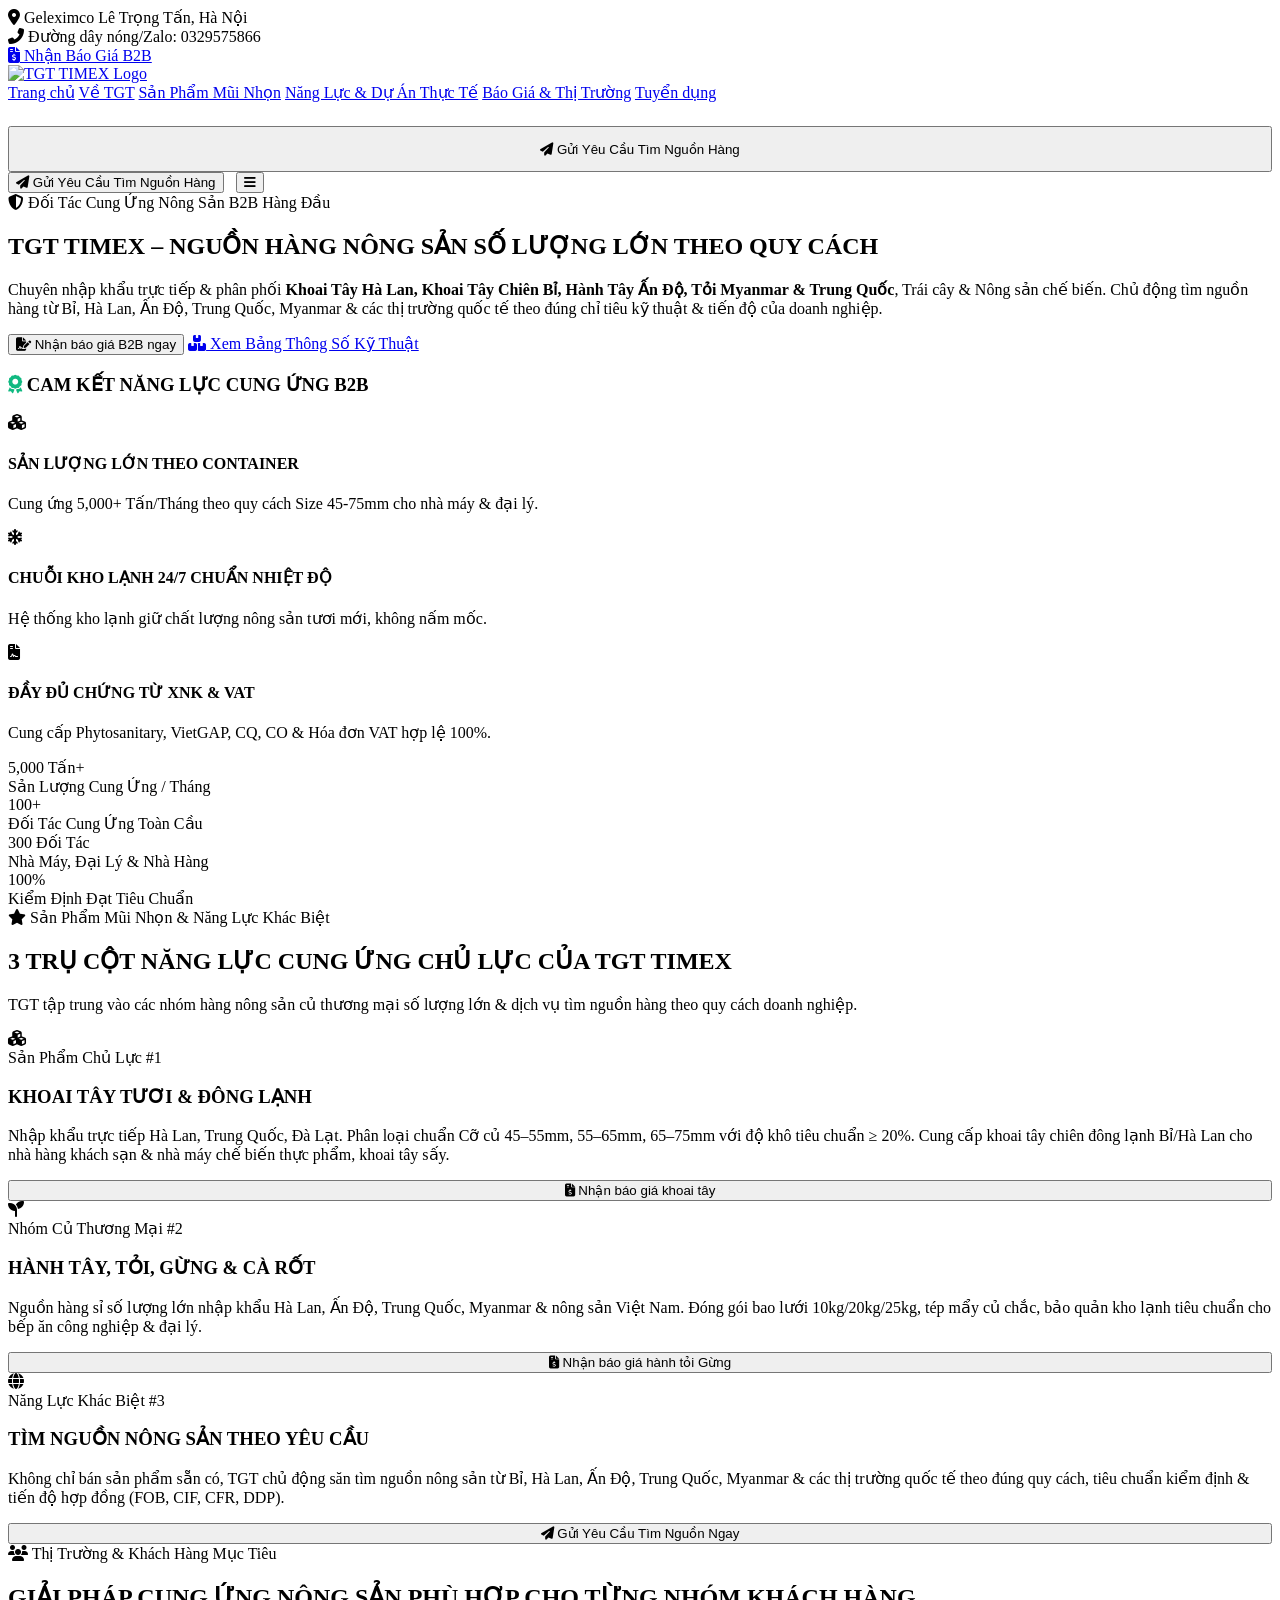
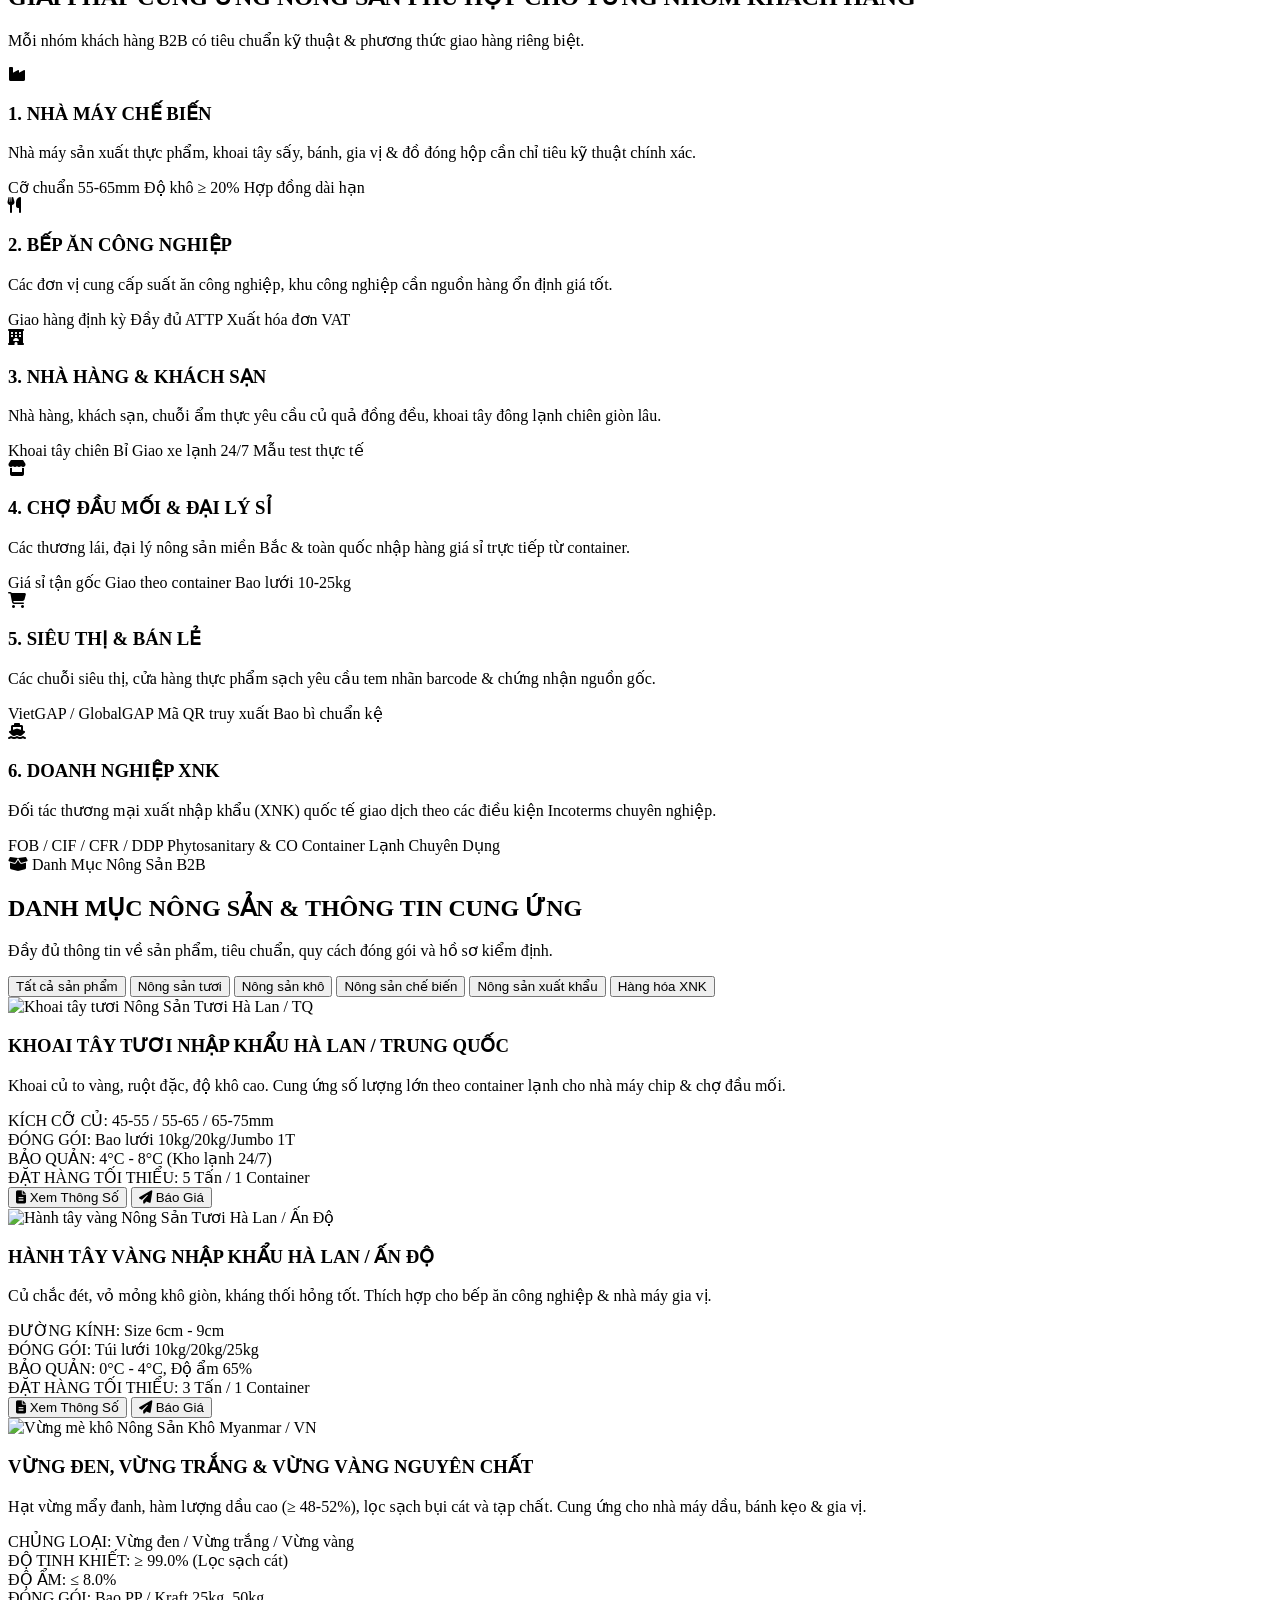
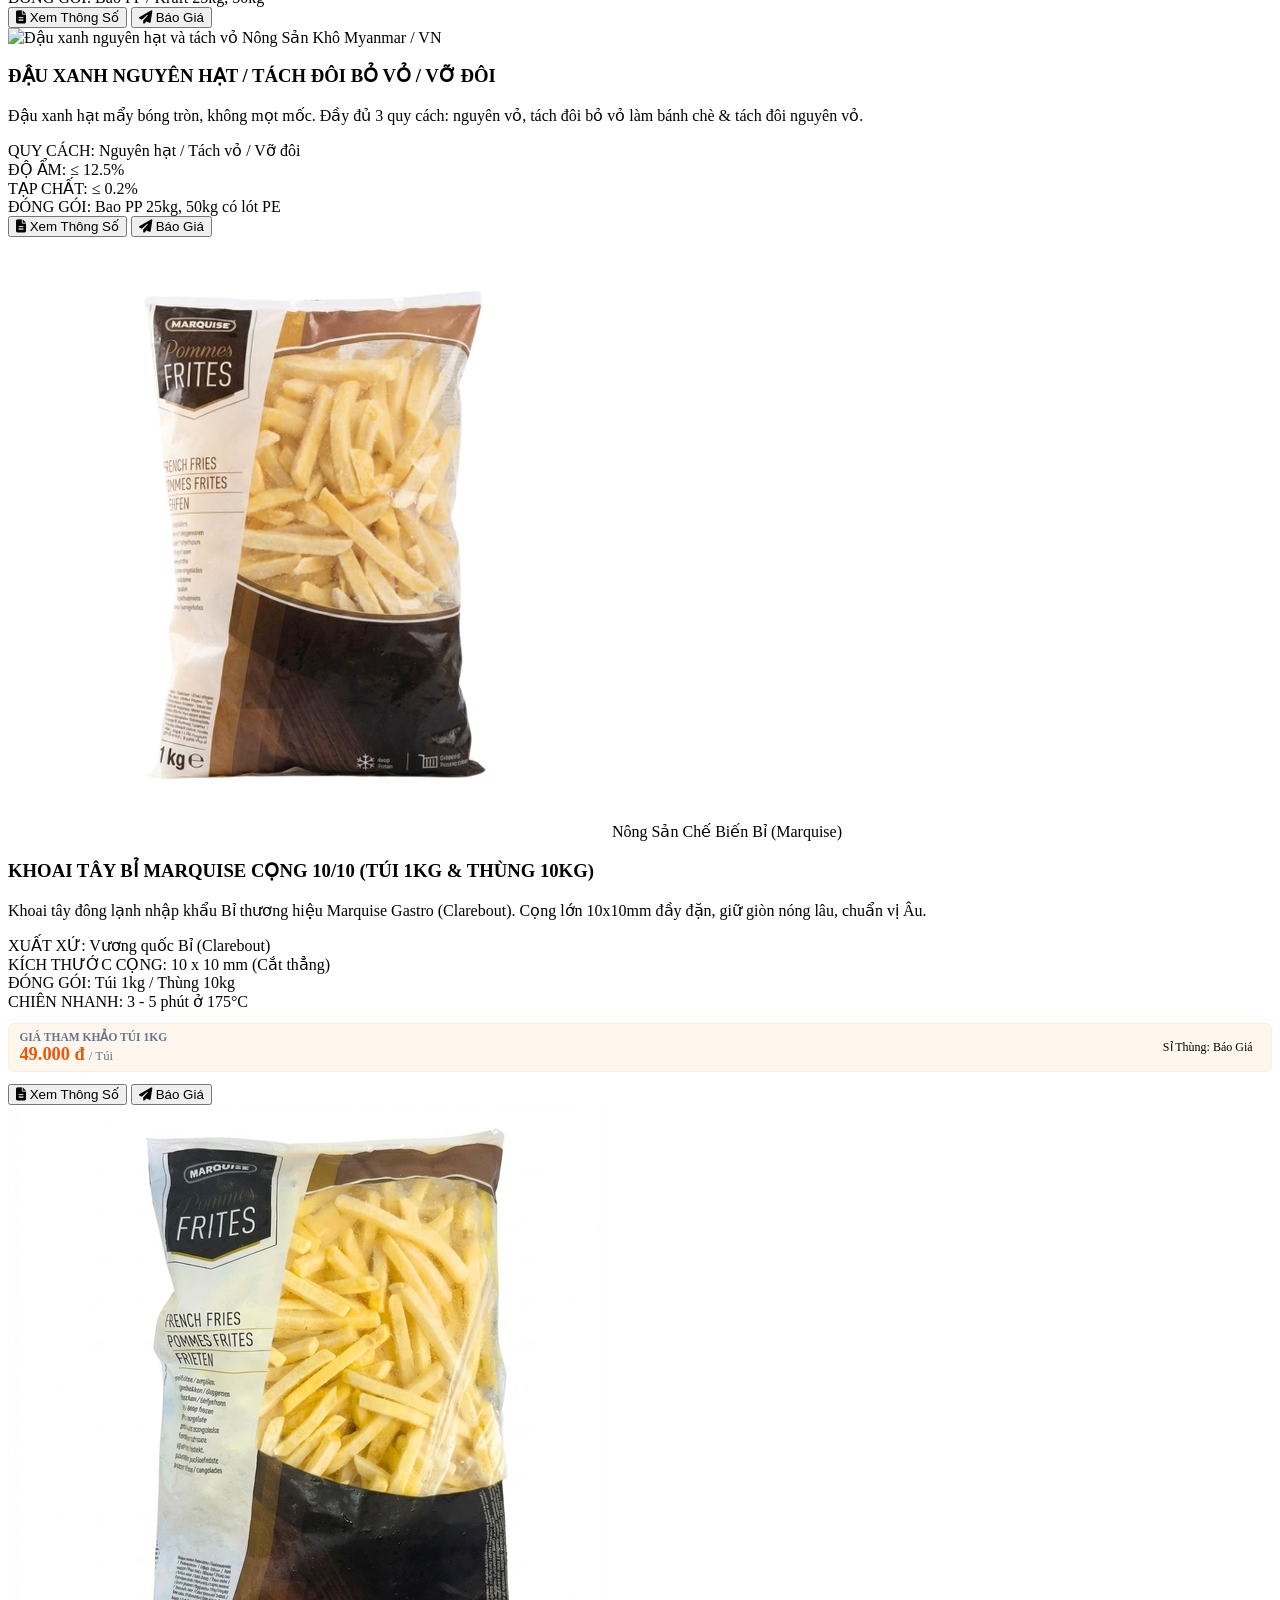
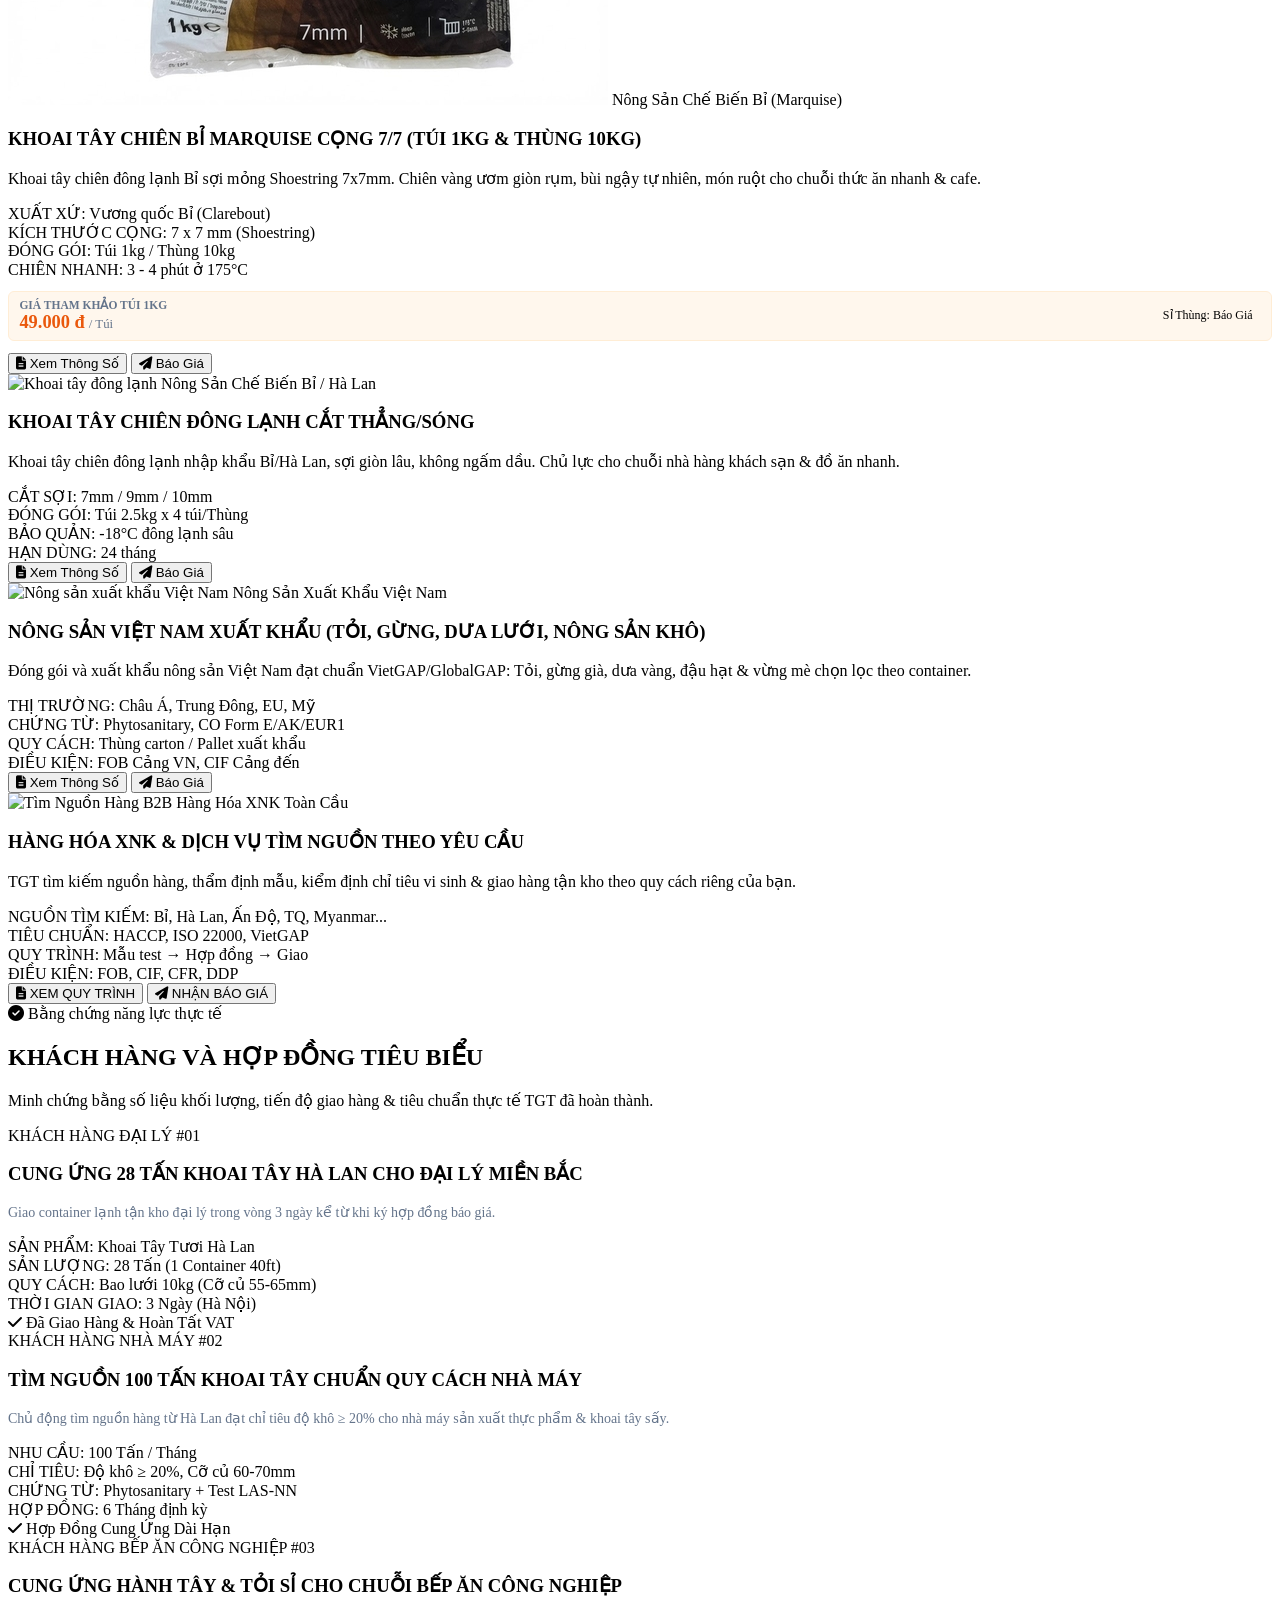
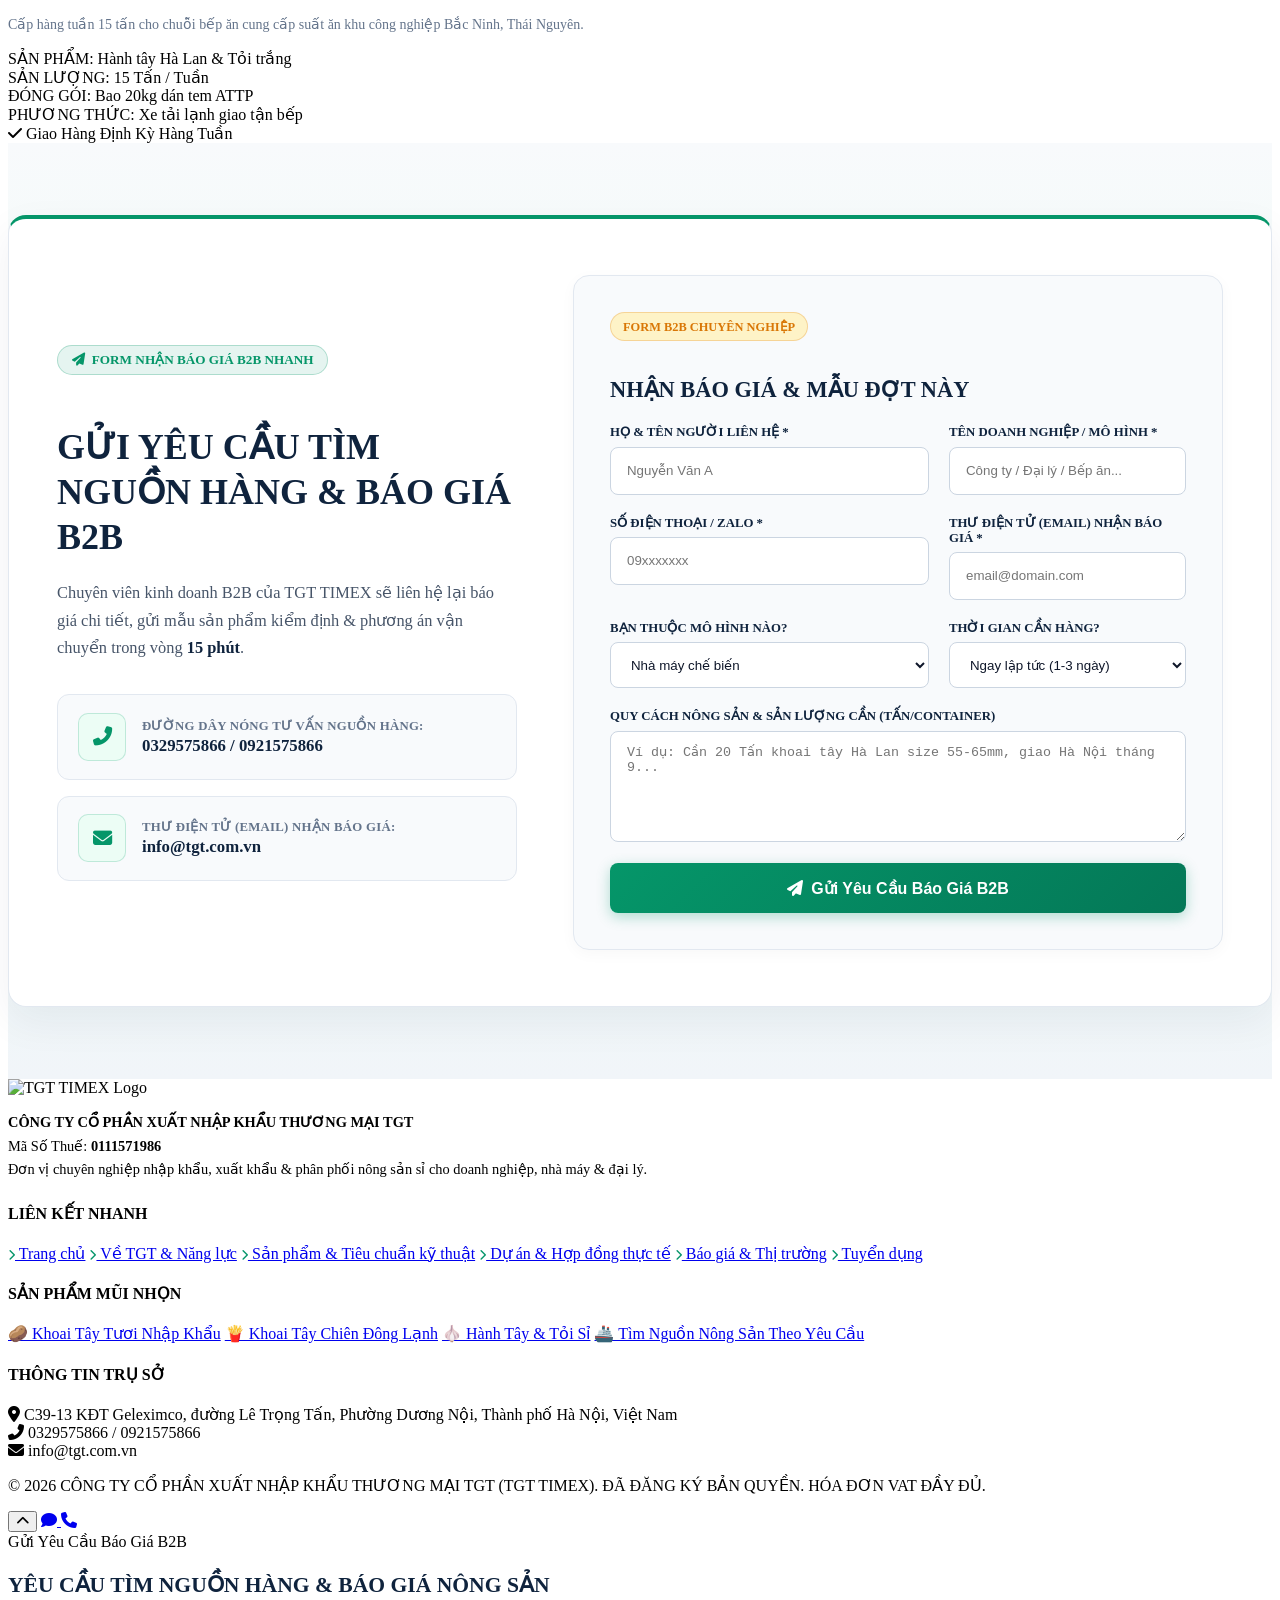
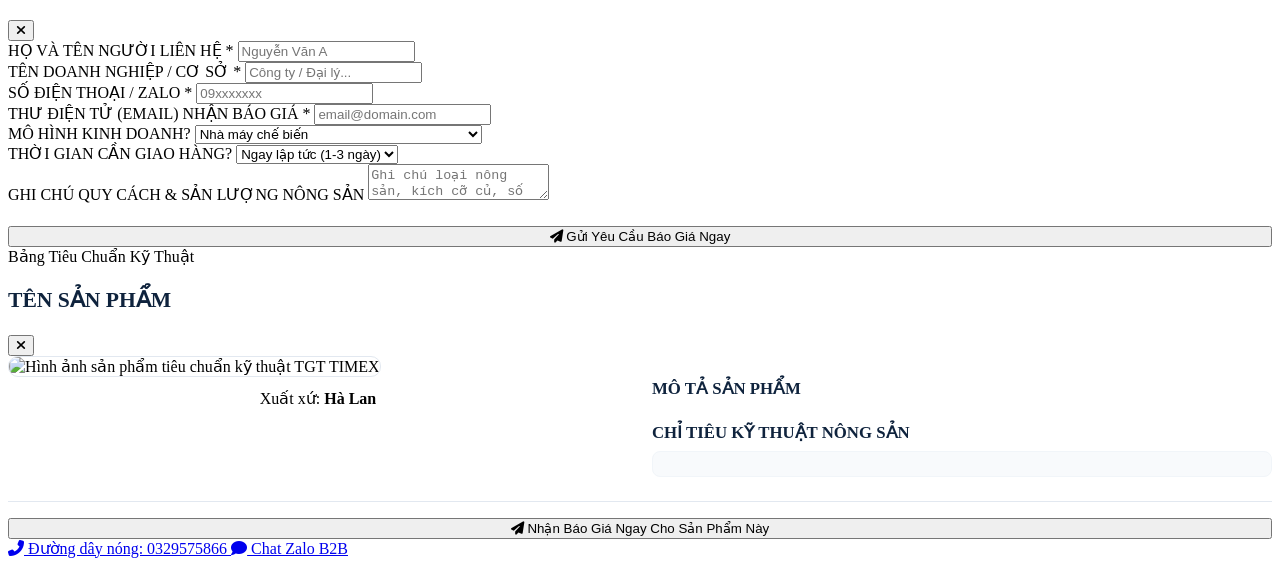
==== commit 49f0db7f: "feat(products): add Belgian Marquise frozen french fries 10/10 and 7/7 with specs and images" ====
--- a/theme/index.html
+++ b/theme/index.html
@@ -435,6 +435,80 @@
                     </div>
                 </div>
 
+                <!-- Product: Khoai tây Bỉ Marquise 10/10 -->
+                <div class="product-card" data-category="nong-san-che-bien">
+                    <div class="product-img-wrapper">
+                        <img src="assets/images/marquise_10_10.jpg" alt="Khoai Tây Bỉ Marquise Cọng 10/10">
+                        <span class="product-category-tag">Nông Sản Chế Biến</span>
+                        <span class="product-origin-badge">Bỉ (Marquise)</span>
+                    </div>
+                    <div class="product-content">
+                        <h3 class="product-title">KHOAI TÂY BỈ MARQUISE CỌNG 10/10 (TÚI 1KG & THÙNG 10KG)</h3>
+                        <p class="product-desc">Khoai tây đông lạnh nhập khẩu Bỉ thương hiệu Marquise Gastro (Clarebout). Cọng lớn 10x10mm đầy đặn, giữ giòn nóng lâu, chuẩn vị Âu.</p>
+                        
+                        <div class="product-specs-list">
+                            <div class="product-spec-item"><label>XUẤT XỨ:</label> <span>Vương quốc Bỉ (Clarebout)</span></div>
+                            <div class="product-spec-item"><label>KÍCH THƯỚC CỌNG:</label> <span>10 x 10 mm (Cắt thẳng)</span></div>
+                            <div class="product-spec-item"><label>ĐÓNG GÓI:</label> <span>Túi 1kg / Thùng 10kg</span></div>
+                            <div class="product-spec-item"><label>CHIÊN NHANH:</label> <span>3 - 5 phút ở 175°C</span></div>
+                        </div>
+
+                        <div class="product-price-row" style="margin:0.75rem 0; padding:0.4rem 0.65rem; background:#FFF7ED; border-radius:6px; border:1px solid #FFEDD5; display:flex; justify-content:space-between; align-items:center;">
+                            <div>
+                                <span style="font-size:0.72rem; color:#64748B; display:block; font-weight:600;">GIÁ THAM KHẢO TÚI 1KG</span>
+                                <strong style="font-size:1.15rem; color:#EA580C; font-weight:800;">49.000 đ</strong> <span style="font-size:0.8rem; color:#64748B;">/ Túi</span>
+                            </div>
+                            <span class="badge badge-orange" style="font-size:0.75rem; padding:4px 8px;">Sỉ Thùng: Báo Giá</span>
+                        </div>
+
+                        <div class="product-actions">
+                            <button class="btn btn-outline-navy btn-sm btn-quickview" data-product="marquise-1010" style="flex:1;">
+                                <i class="fas fa-file-lines"></i> Xem Thông Số
+                            </button>
+                            <button class="btn btn-primary btn-sm trigger-rfq-modal" data-product-name="Khoai Tây Bỉ Marquise Cọng 10/10" style="flex:1;">
+                                <i class="fas fa-paper-plane"></i> Báo Giá
+                            </button>
+                        </div>
+                    </div>
+                </div>
+
+                <!-- Product: Khoai tây chiên Bỉ Marquise 7/7 -->
+                <div class="product-card" data-category="nong-san-che-bien">
+                    <div class="product-img-wrapper">
+                        <img src="assets/images/marquise_7_7.jpg" alt="Khoai Tây Chiên Bỉ Marquise 7/7">
+                        <span class="product-category-tag">Nông Sản Chế Biến</span>
+                        <span class="product-origin-badge">Bỉ (Marquise)</span>
+                    </div>
+                    <div class="product-content">
+                        <h3 class="product-title">KHOAI TÂY CHIÊN BỈ MARQUISE CỌNG 7/7 (TÚI 1KG & THÙNG 10KG)</h3>
+                        <p class="product-desc">Khoai tây chiên đông lạnh Bỉ sợi mỏng Shoestring 7x7mm. Chiên vàng ươm giòn rụm, bùi ngậy tự nhiên, món ruột cho chuỗi thức ăn nhanh & cafe.</p>
+                        
+                        <div class="product-specs-list">
+                            <div class="product-spec-item"><label>XUẤT XỨ:</label> <span>Vương quốc Bỉ (Clarebout)</span></div>
+                            <div class="product-spec-item"><label>KÍCH THƯỚC CỌNG:</label> <span>7 x 7 mm (Shoestring)</span></div>
+                            <div class="product-spec-item"><label>ĐÓNG GÓI:</label> <span>Túi 1kg / Thùng 10kg</span></div>
+                            <div class="product-spec-item"><label>CHIÊN NHANH:</label> <span>3 - 4 phút ở 175°C</span></div>
+                        </div>
+
+                        <div class="product-price-row" style="margin:0.75rem 0; padding:0.4rem 0.65rem; background:#FFF7ED; border-radius:6px; border:1px solid #FFEDD5; display:flex; justify-content:space-between; align-items:center;">
+                            <div>
+                                <span style="font-size:0.72rem; color:#64748B; display:block; font-weight:600;">GIÁ THAM KHẢO TÚI 1KG</span>
+                                <strong style="font-size:1.15rem; color:#EA580C; font-weight:800;">49.000 đ</strong> <span style="font-size:0.8rem; color:#64748B;">/ Túi</span>
+                            </div>
+                            <span class="badge badge-orange" style="font-size:0.75rem; padding:4px 8px;">Sỉ Thùng: Báo Giá</span>
+                        </div>
+
+                        <div class="product-actions">
+                            <button class="btn btn-outline-navy btn-sm btn-quickview" data-product="marquise-77" style="flex:1;">
+                                <i class="fas fa-file-lines"></i> Xem Thông Số
+                            </button>
+                            <button class="btn btn-primary btn-sm trigger-rfq-modal" data-product-name="Khoai Tây Chiên Bỉ Marquise Cọng 7/7" style="flex:1;">
+                                <i class="fas fa-paper-plane"></i> Báo Giá
+                            </button>
+                        </div>
+                    </div>
+                </div>
+
                 <!-- Product 5: Khoai tây chiên đông lạnh -->
                 <div class="product-card" data-category="nong-san-che-bien">
                     <div class="product-img-wrapper">
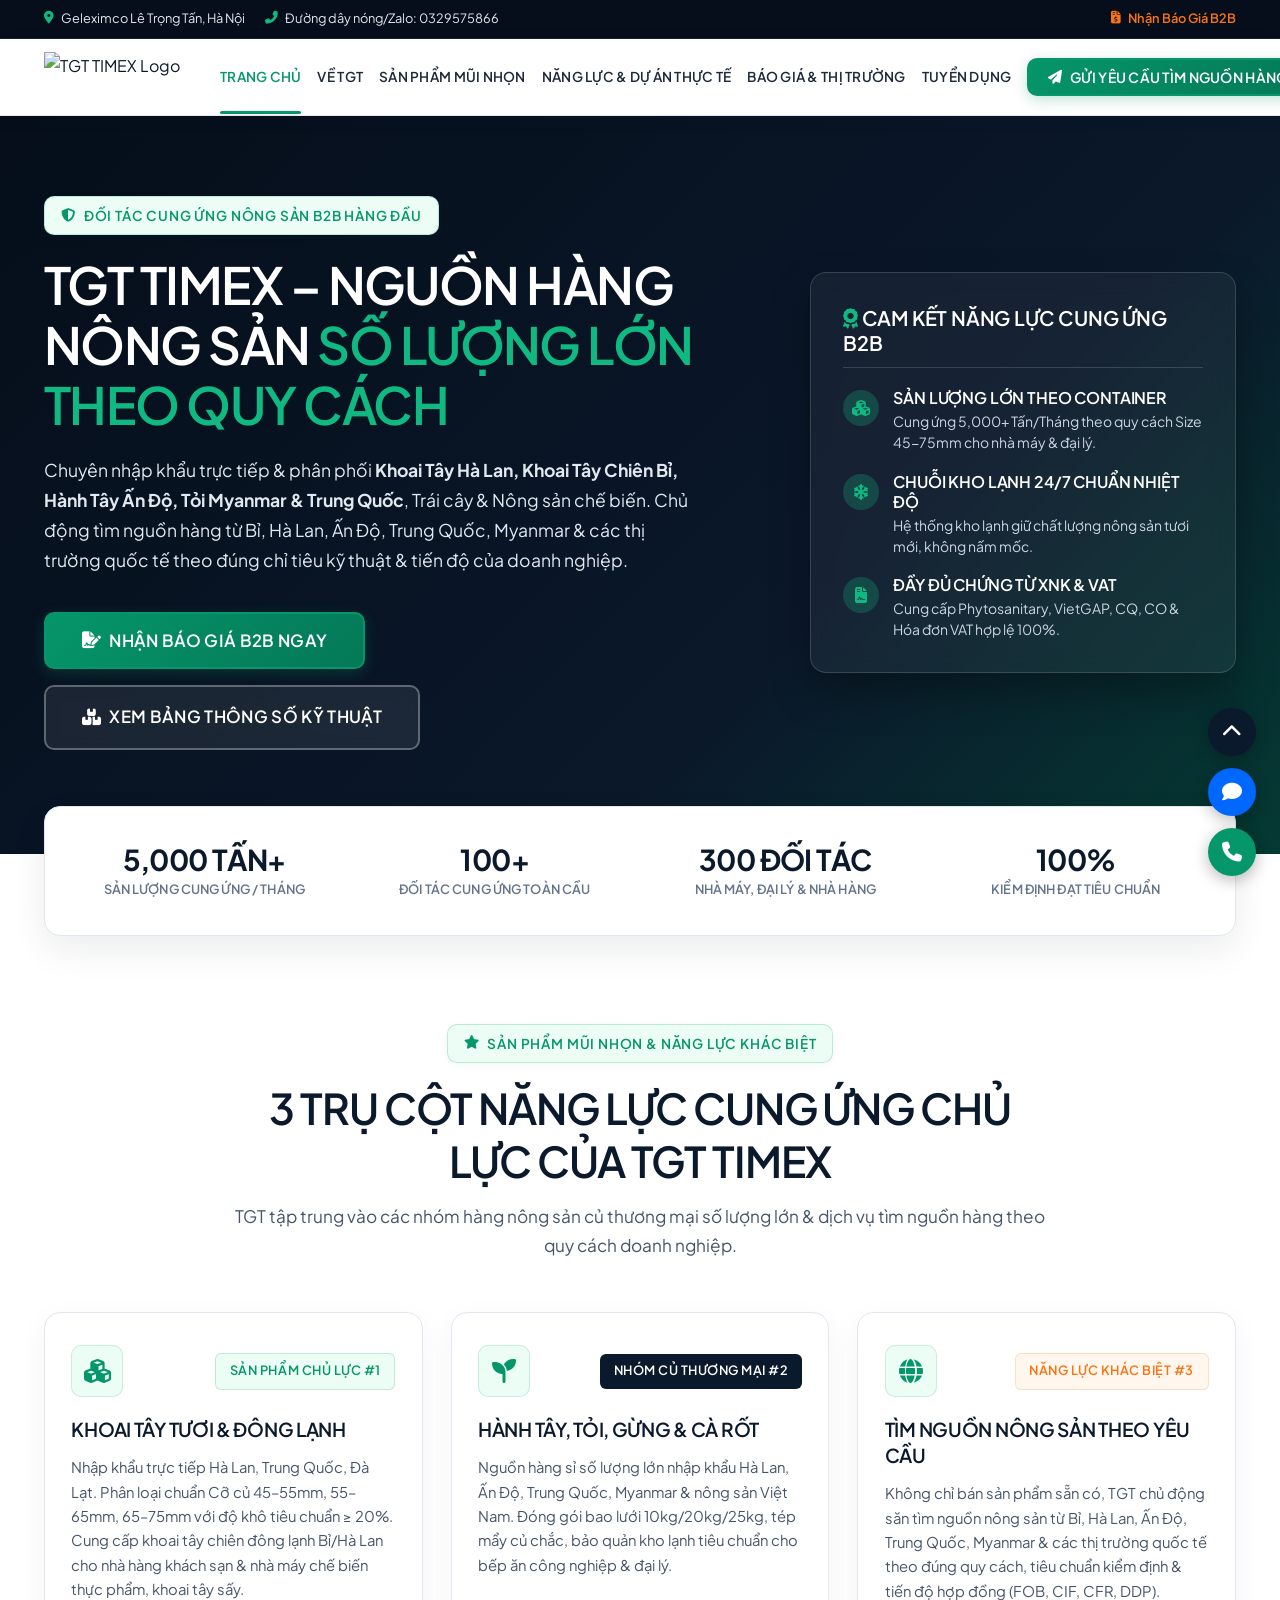
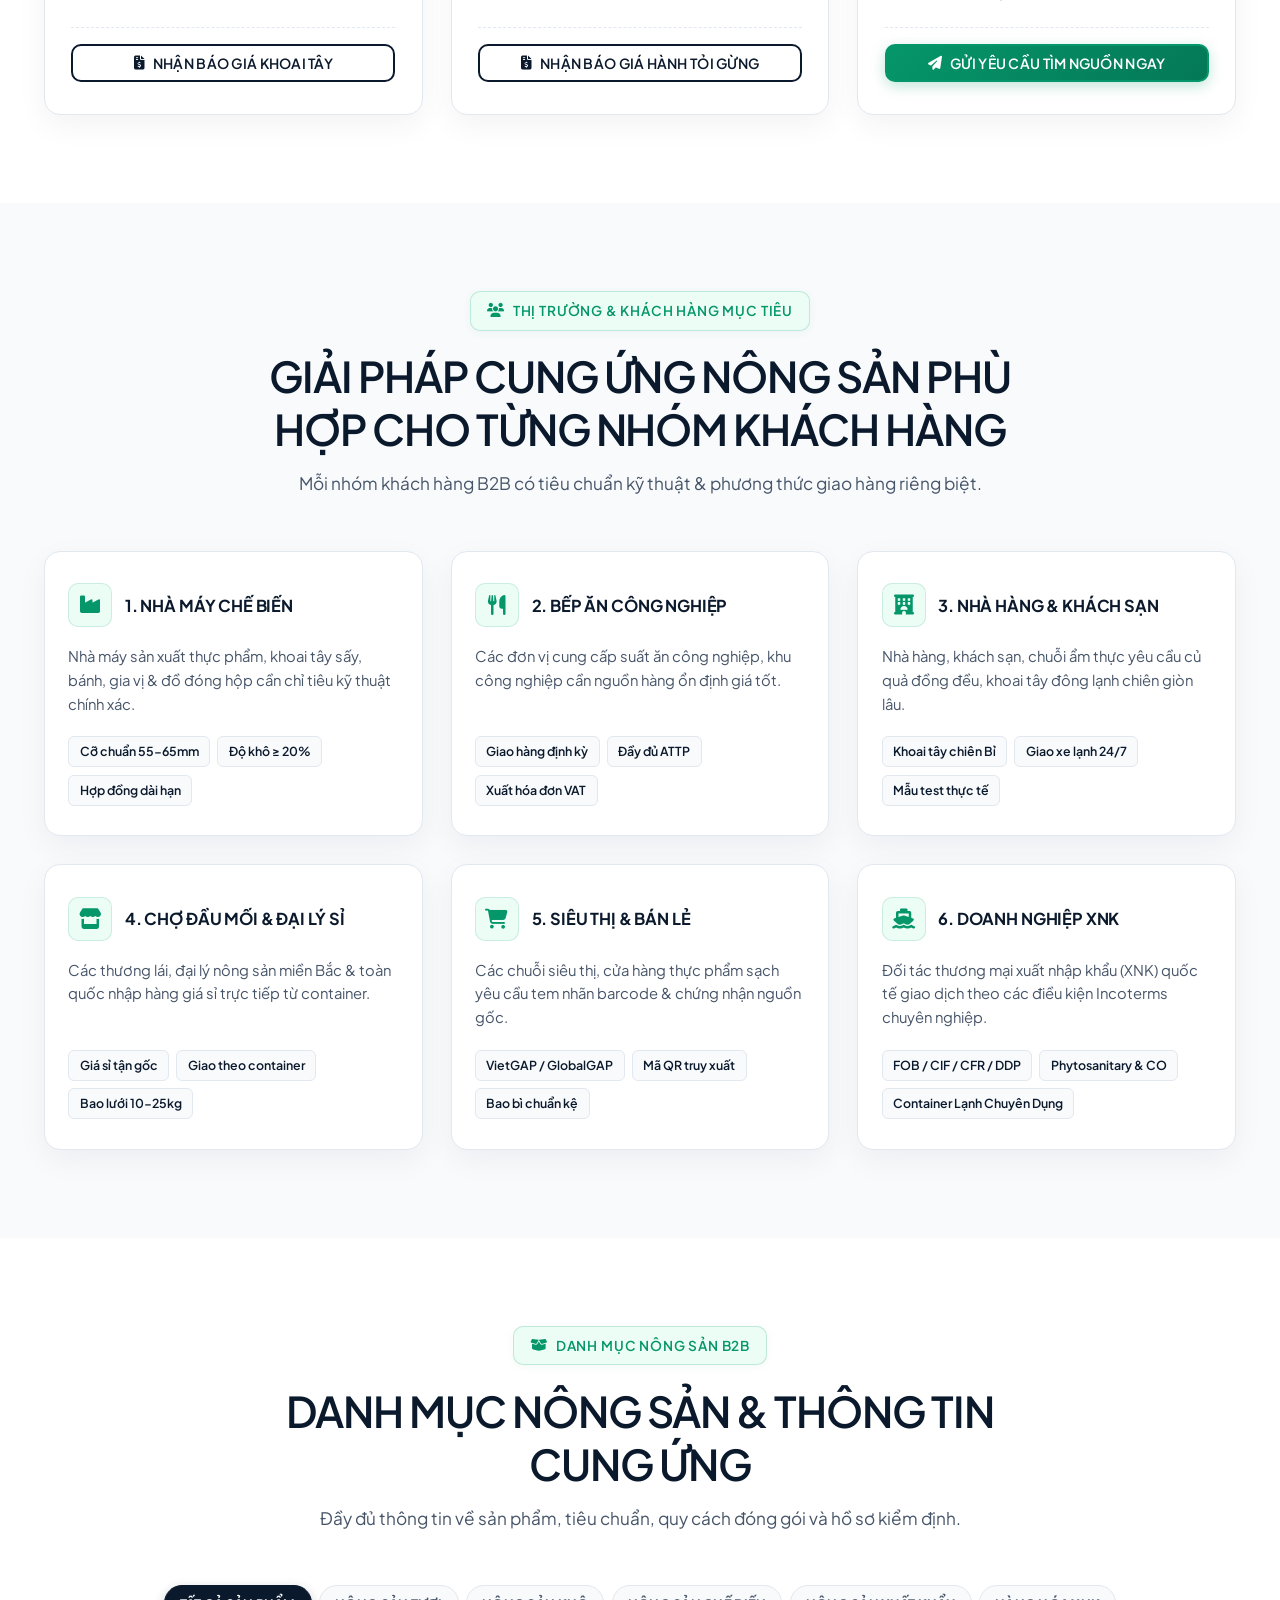
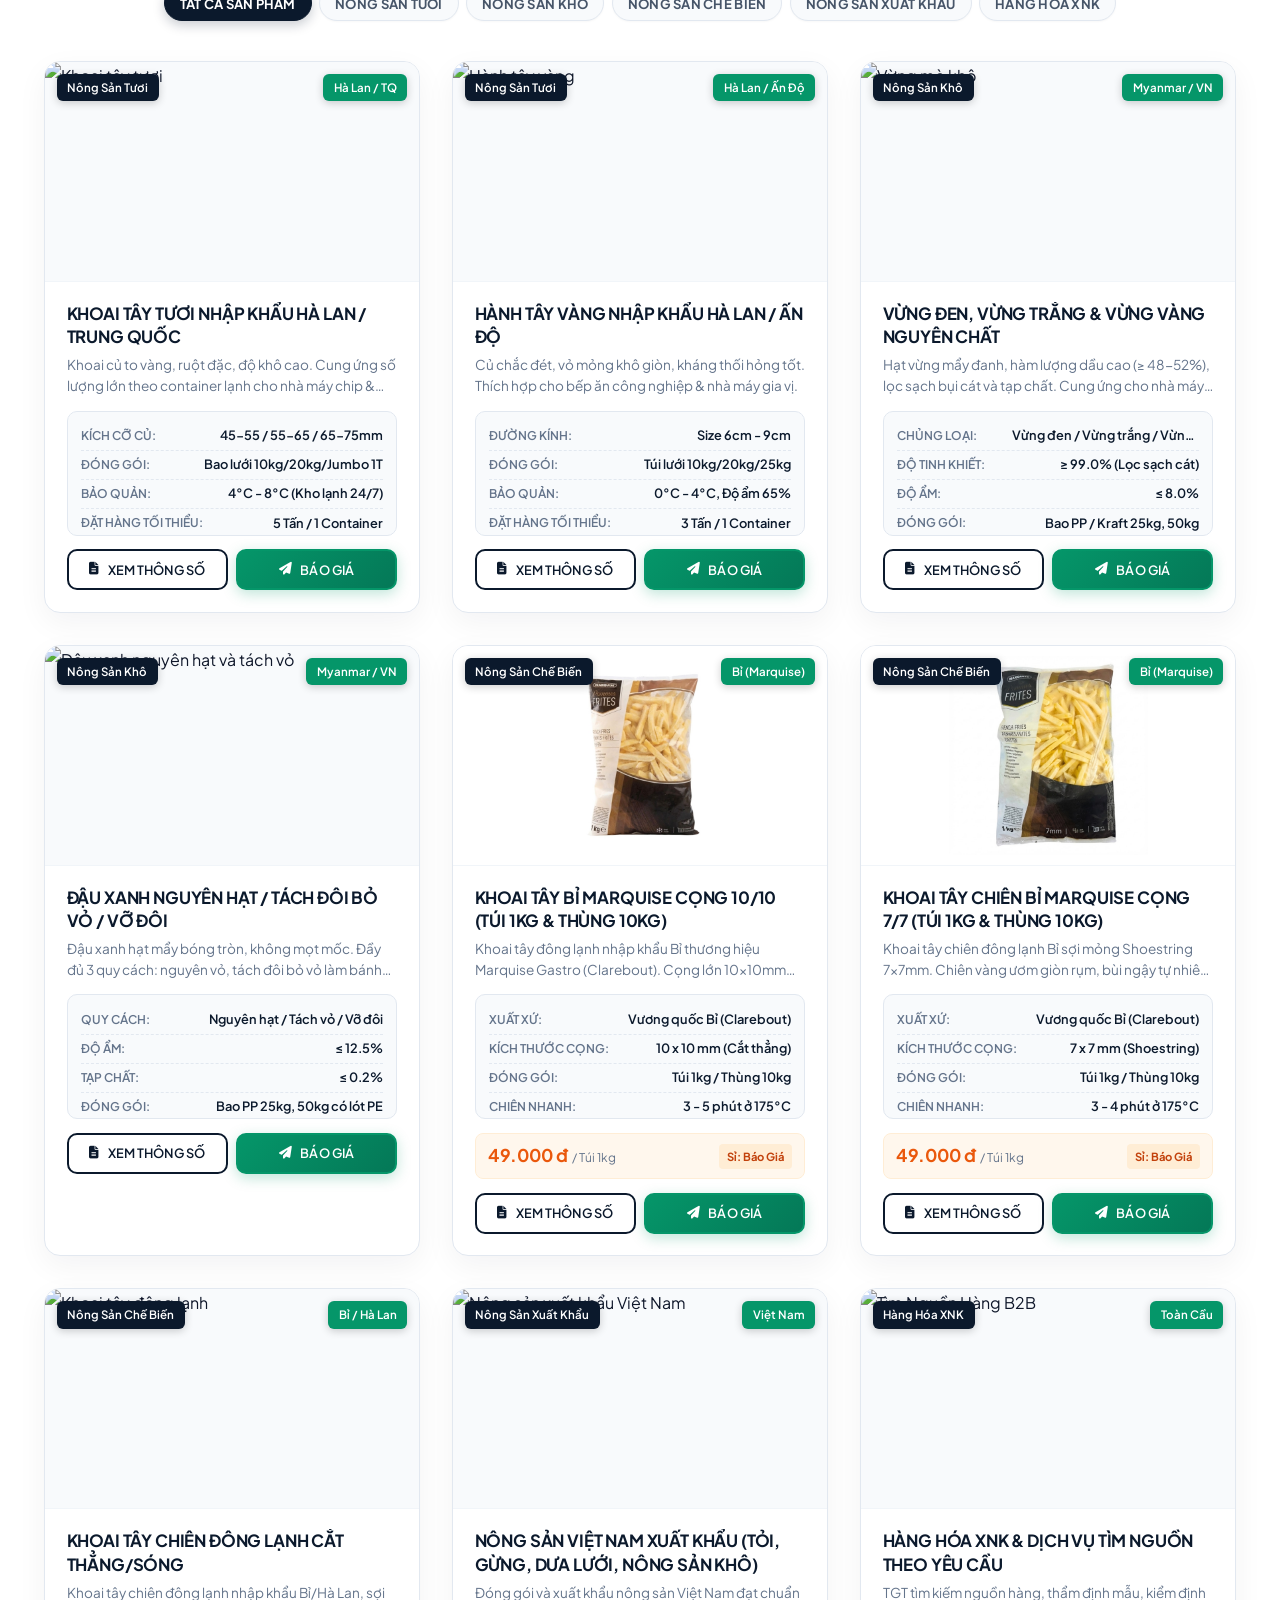
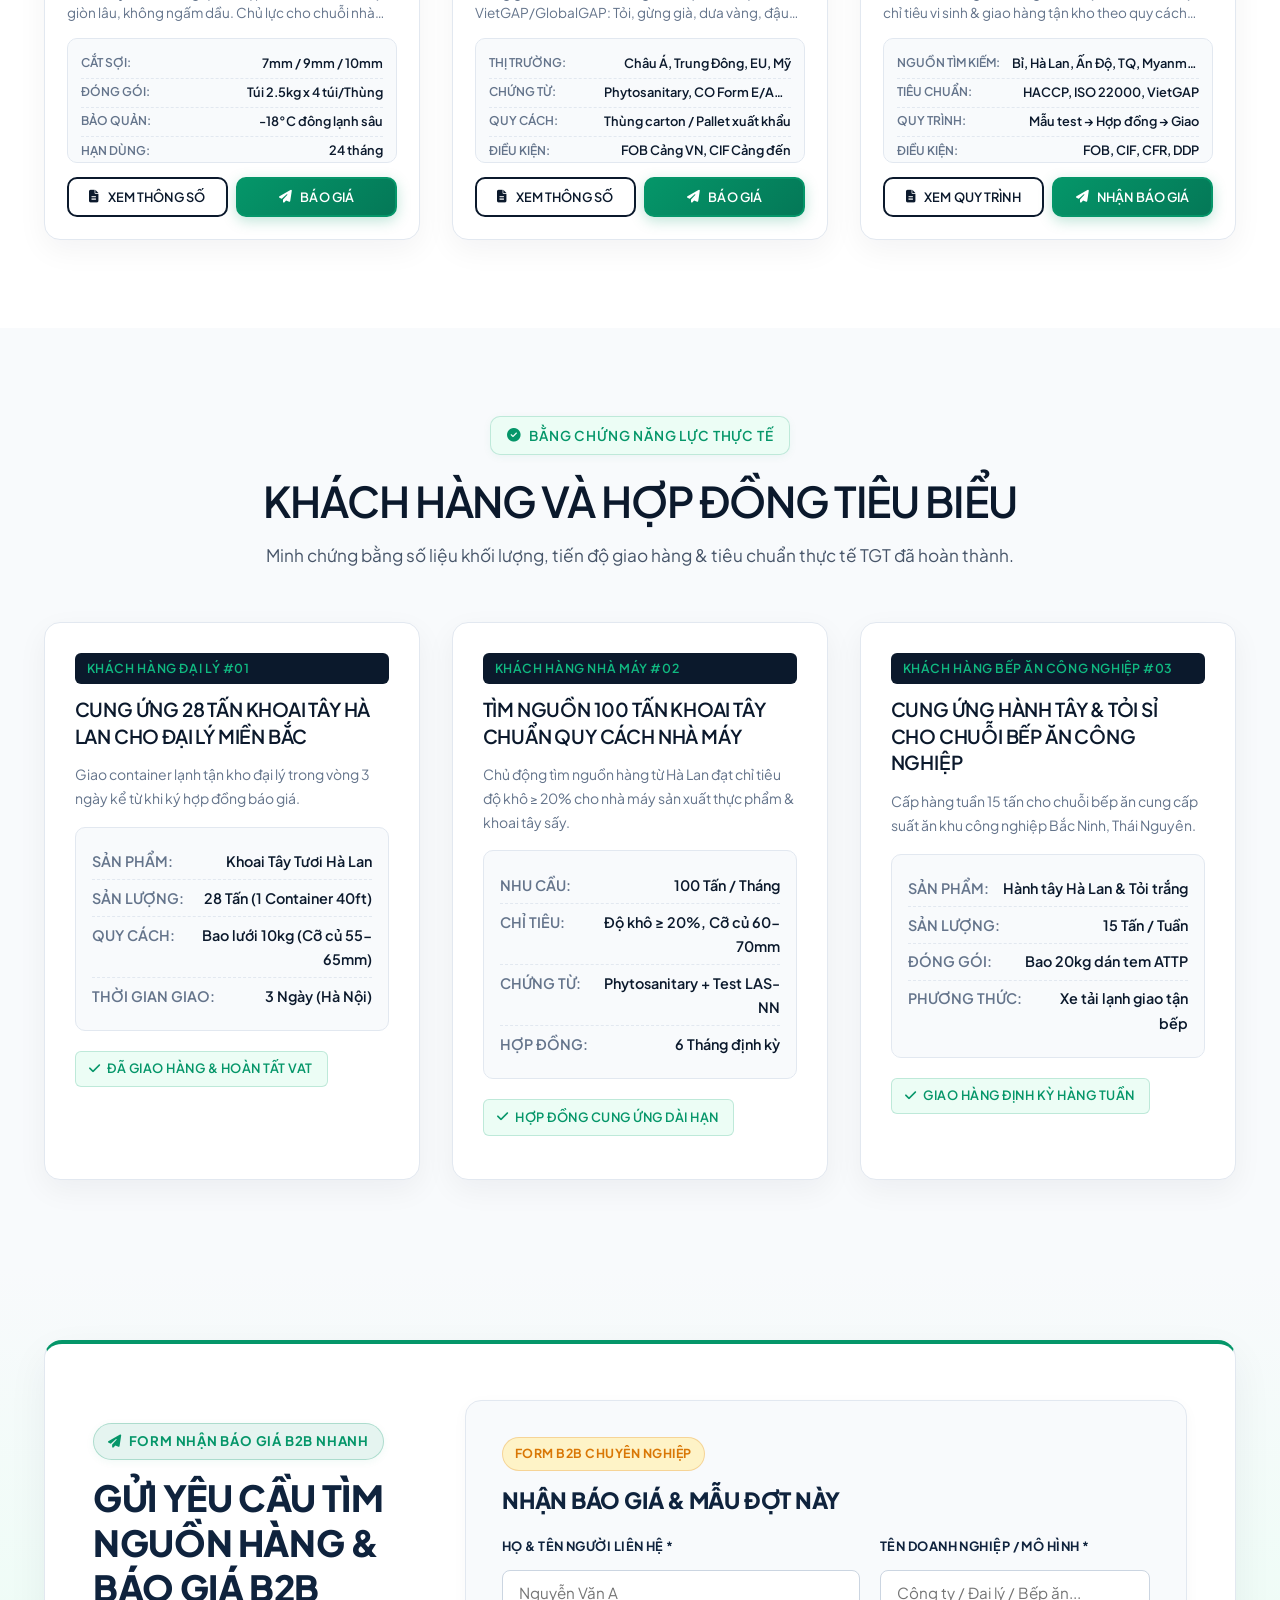
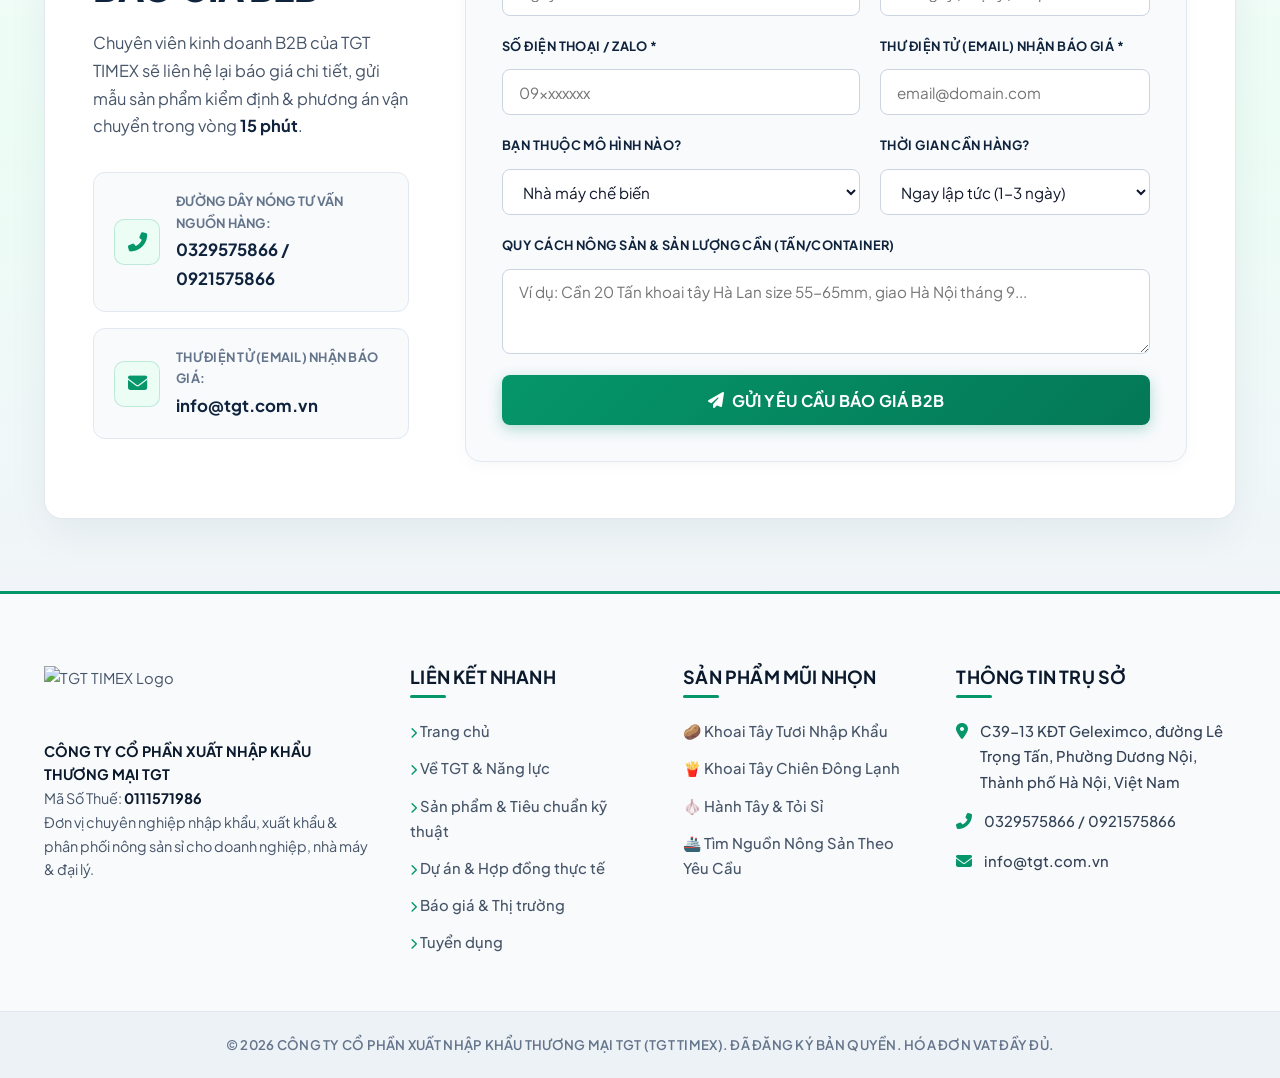
==== commit 460f9328: "fix(ui): equalize product card heights, fix pouch image aspect ratio, remove uncategorized tab" ====
--- a/theme/index.html
+++ b/theme/index.html
@@ -437,7 +437,7 @@
 
                 <!-- Product: Khoai tây Bỉ Marquise 10/10 -->
                 <div class="product-card" data-category="nong-san-che-bien">
-                    <div class="product-img-wrapper">
+                    <div class="product-img-wrapper img-contain">
                         <img src="assets/images/marquise_10_10.jpg" alt="Khoai Tây Bỉ Marquise Cọng 10/10">
                         <span class="product-category-tag">Nông Sản Chế Biến</span>
                         <span class="product-origin-badge">Bỉ (Marquise)</span>
@@ -453,12 +453,12 @@
                             <div class="product-spec-item"><label>CHIÊN NHANH:</label> <span>3 - 5 phút ở 175°C</span></div>
                         </div>
 
-                        <div class="product-price-row" style="margin:0.75rem 0; padding:0.4rem 0.65rem; background:#FFF7ED; border-radius:6px; border:1px solid #FFEDD5; display:flex; justify-content:space-between; align-items:center;">
-                            <div>
-                                <span style="font-size:0.72rem; color:#64748B; display:block; font-weight:600;">GIÁ THAM KHẢO TÚI 1KG</span>
-                                <strong style="font-size:1.15rem; color:#EA580C; font-weight:800;">49.000 đ</strong> <span style="font-size:0.8rem; color:#64748B;">/ Túi</span>
+                        <div class="product-price-bar has-price">
+                            <div class="price-val">
+                                <strong>49.000 đ</strong>
+                                <span class="price-sub">/ Túi 1kg</span>
                             </div>
-                            <span class="badge badge-orange" style="font-size:0.75rem; padding:4px 8px;">Sỉ Thùng: Báo Giá</span>
+                            <span class="badge-quote">Sỉ: Báo Giá</span>
                         </div>
 
                         <div class="product-actions">
@@ -474,7 +474,7 @@
 
                 <!-- Product: Khoai tây chiên Bỉ Marquise 7/7 -->
                 <div class="product-card" data-category="nong-san-che-bien">
-                    <div class="product-img-wrapper">
+                    <div class="product-img-wrapper img-contain">
                         <img src="assets/images/marquise_7_7.jpg" alt="Khoai Tây Chiên Bỉ Marquise 7/7">
                         <span class="product-category-tag">Nông Sản Chế Biến</span>
                         <span class="product-origin-badge">Bỉ (Marquise)</span>
@@ -490,12 +490,12 @@
                             <div class="product-spec-item"><label>CHIÊN NHANH:</label> <span>3 - 4 phút ở 175°C</span></div>
                         </div>
 
-                        <div class="product-price-row" style="margin:0.75rem 0; padding:0.4rem 0.65rem; background:#FFF7ED; border-radius:6px; border:1px solid #FFEDD5; display:flex; justify-content:space-between; align-items:center;">
-                            <div>
-                                <span style="font-size:0.72rem; color:#64748B; display:block; font-weight:600;">GIÁ THAM KHẢO TÚI 1KG</span>
-                                <strong style="font-size:1.15rem; color:#EA580C; font-weight:800;">49.000 đ</strong> <span style="font-size:0.8rem; color:#64748B;">/ Túi</span>
+                        <div class="product-price-bar has-price">
+                            <div class="price-val">
+                                <strong>49.000 đ</strong>
+                                <span class="price-sub">/ Túi 1kg</span>
                             </div>
-                            <span class="badge badge-orange" style="font-size:0.75rem; padding:4px 8px;">Sỉ Thùng: Báo Giá</span>
+                            <span class="badge-quote">Sỉ: Báo Giá</span>
                         </div>
 
                         <div class="product-actions">
--- a/theme/assets/css/main.css
+++ b/theme/assets/css/main.css
@@ -0,0 +1,2419 @@
+/* ==========================================================================
+   TGT TIMEX - Master Ultra-Premium B2B Trade & Agriculture Design System
+   Font Family: 'Plus Jakarta Sans' (Corporate B2B & Modern Trade Standard)
+   Color Palette: Deep Corporate Navy (#0B192C / #061121) + Emerald Green (#059669 / #10B981) + Warm Amber (#F97316)
+   ========================================================================== */
+
+@import url('https://fonts.googleapis.com/css2?family=Plus+Jakarta+Sans:ital,wght@0,400;0,500;0,600;0,700;0,800;1,400;1,600&display=swap');
+
+:root {
+    --primary-navy: #0B192C;
+    --dark-navy: #050E1A;
+    --accent-green: #059669;
+    --emerald-bright: #10B981;
+    --emerald-light: #ECFDF5;
+    --accent-orange: #F97316;
+    --orange-light: #FFF7ED;
+    --text-primary: #0F172A;
+    --text-secondary: #475569;
+    --text-muted: #64748B;
+    --bg-light: #F8FAFC;
+    --border-color: #E2E8F0;
+    --card-shadow: 0 10px 30px rgba(11, 25, 44, 0.05);
+    --card-shadow-hover: 0 20px 40px rgba(5, 150, 105, 0.15);
+    --radius-sm: 6px;
+    --radius-md: 10px;
+    --radius-lg: 16px;
+    --radius-xl: 24px;
+    --transition-smooth: all 0.3s cubic-bezier(0.4, 0, 0.2, 1);
+}
+
+/* --- Reset & Global Body Styling --- */
+*, *::before, *::after {
+    box-sizing: border-box;
+    margin: 0;
+    padding: 0;
+}
+
+html {
+    scroll-behavior: smooth;
+    font-size: 16px;
+    -webkit-font-smoothing: antialiased;
+    -moz-osx-font-smoothing: grayscale;
+}
+
+body {
+    width: 100%;
+    overflow-x: clip;
+    font-family: 'Plus Jakarta Sans', -apple-system, BlinkMacSystemFont, 'Segoe UI', Roboto, sans-serif;
+    color: var(--text-primary);
+    background-color: #FFFFFF;
+    font-size: 1rem;
+    line-height: 1.7;
+    font-weight: 400;
+}
+
+body.menu-open {
+    overflow: hidden !important;
+    touch-action: none;
+}
+
+h1, h2, h3, h4, h5, h6,
+.section-title, .hero-text-box h1, .product-title, .case-study-title, .service-card h3, .news-title, .modal-title, .rfq-title {
+    font-family: 'Plus Jakarta Sans', sans-serif;
+    color: var(--primary-navy);
+    font-weight: 600;
+    line-height: 1.25;
+    word-wrap: break-word;
+    letter-spacing: -0.01em;
+    text-transform: uppercase;
+}
+
+h1 *, h2 *, h3 *, h4 *, h5 *, h6 *,
+.section-title *, .hero-text-box h1 *, .product-title *, .case-study-title *, .service-card h3 *, .news-title *, .modal-title * {
+    font-weight: 600 !important;
+    text-transform: uppercase;
+}
+
+a {
+    color: inherit;
+    text-decoration: none;
+    transition: var(--transition-smooth);
+}
+
+ul { list-style: none; }
+
+img {
+    max-width: 100%;
+    height: auto;
+    display: block;
+}
+
+.container {
+    width: 100%;
+    max-width: 1240px;
+    margin: 0 auto;
+    padding: 0 1.5rem;
+    box-sizing: border-box;
+}
+
+/* --- Section Formatting & Subtitles --- */
+.section-padding {
+    padding: 5.5rem 0;
+}
+
+.bg-grey { background-color: var(--bg-light) !important; }
+.bg-green-soft { background-color: #F0FDF4 !important; }
+.bg-navy-dark { 
+    background: linear-gradient(135deg, #0B192C 0%, #050E1A 100%) !important; 
+    color: #FFFFFF !important; 
+}
+
+/* Force Crisp Contrast Text inside ALL dark background sections */
+.bg-navy-dark h1,
+.bg-navy-dark h2,
+.bg-navy-dark h3,
+.bg-navy-dark h4,
+.bg-navy-dark .section-title,
+.workflow-section h1,
+.workflow-section h2,
+.workflow-section h3,
+.workflow-section h4,
+.workflow-section .section-title,
+.hero-section h1,
+.hero-section h2,
+.hero-section h3,
+.hero-section h4,
+.hero-section .section-title,
+#b2b-cta h1,
+#b2b-cta h2,
+#b2b-cta h3,
+#b2b-cta h4,
+#b2b-cta .section-title {
+    color: #FFFFFF !important;
+}
+
+.bg-navy-dark p,
+.bg-navy-dark .section-subtitle,
+.workflow-section p,
+.workflow-section .section-subtitle,
+.hero-section p,
+.hero-section .section-subtitle,
+#b2b-cta p,
+#b2b-cta .section-subtitle {
+    color: #CBD5E1 !important;
+}
+
+.section-header {
+    text-align: center;
+    max-width: 820px;
+    margin: 0 auto 3.25rem auto;
+}
+
+.section-header.text-left {
+    text-align: left;
+    margin-left: 0;
+}
+
+.sub-tag {
+    display: inline-flex;
+    align-items: center;
+    gap: 0.5rem;
+    color: var(--accent-green);
+    font-family: 'Plus Jakarta Sans', sans-serif;
+    font-weight: 600;
+    font-size: 0.85rem;
+    text-transform: uppercase;
+    letter-spacing: 0.06em;
+    background-color: var(--emerald-light);
+    padding: 0.45rem 1rem;
+    border-radius: var(--radius-md);
+    margin-bottom: 1.15rem;
+    border: 1px solid rgba(5, 150, 105, 0.2);
+    box-shadow: 0 2px 8px rgba(5, 150, 105, 0.06);
+}
+
+.badge {
+    display: inline-flex;
+    align-items: center;
+    gap: 0.4rem;
+    padding: 0.4rem 0.85rem;
+    border-radius: var(--radius-sm);
+    font-family: 'Plus Jakarta Sans', sans-serif;
+    font-size: 0.8rem;
+    font-weight: 600;
+    text-transform: uppercase;
+    letter-spacing: 0.04em;
+    margin-bottom: 0.85rem;
+}
+
+.badge-navy { background-color: var(--primary-navy); color: #FFFFFF; }
+.badge-green { background-color: var(--emerald-light); color: var(--accent-green); border: 1px solid rgba(5, 150, 105, 0.2); }
+.badge-orange { background-color: var(--orange-light); color: var(--accent-orange); border: 1px solid rgba(249, 115, 22, 0.2); }
+
+/* Badge margin reset inside row containers */
+.job-card-header .badge,
+.usp-header-row .badge,
+.modal-header .badge,
+.product-card-header .badge {
+    margin-bottom: 0 !important;
+}
+
+/* --- Spacing Utilities --- */
+.mb-1 { margin-bottom: 0.5rem !important; }
+.mb-2 { margin-bottom: 0.95rem !important; }
+.mb-3 { margin-bottom: 1.45rem !important; }
+.mb-4 { margin-bottom: 2rem !important; }
+.mt-1 { margin-top: 0.5rem !important; }
+.mt-2 { margin-top: 0.95rem !important; }
+.mt-3 { margin-top: 1.45rem !important; }
+
+.section-title {
+    font-size: clamp(1.85rem, 4vw, 2.65rem);
+    font-weight: 600;
+    color: var(--primary-navy);
+    line-height: 1.25;
+    margin-bottom: 0.9rem;
+    letter-spacing: -0.025em;
+}
+
+.section-subtitle {
+    font-size: 1.075rem;
+    color: var(--text-secondary);
+    line-height: 1.7;
+    font-weight: 400;
+}
+
+/* --- Buttons --- */
+.btn {
+    display: inline-flex;
+    align-items: center;
+    justify-content: center;
+    gap: 0.5rem;
+    padding: 0.85rem 1.6rem;
+    border-radius: var(--radius-md);
+    font-family: 'Plus Jakarta Sans', sans-serif;
+    font-weight: 600;
+    font-size: 0.925rem;
+    cursor: pointer;
+    border: 2px solid transparent;
+    transition: var(--transition-smooth);
+    white-space: nowrap;
+    box-sizing: border-box;
+    text-transform: uppercase !important;
+    letter-spacing: 0.02em;
+}
+
+.btn-primary {
+    background: linear-gradient(135deg, #059669 0%, #047857 100%);
+    color: #FFFFFF;
+    border-color: #059669;
+    box-shadow: 0 4px 14px rgba(5, 150, 105, 0.25);
+}
+
+.btn-primary:hover {
+    background: linear-gradient(135deg, #047857 0%, #065F46 100%);
+    border-color: #047857;
+    box-shadow: 0 8px 24px rgba(5, 150, 105, 0.35);
+    transform: translateY(-2px);
+}
+
+.btn-navy {
+    background: linear-gradient(135deg, #0B192C 0%, #183354 100%);
+    color: #FFFFFF;
+    border-color: #0B192C;
+    box-shadow: 0 4px 14px rgba(11, 25, 44, 0.2);
+}
+
+.btn-navy:hover {
+    background: linear-gradient(135deg, #183354 0%, #0B192C 100%);
+    border-color: #183354;
+    box-shadow: 0 8px 24px rgba(11, 25, 44, 0.35);
+    transform: translateY(-2px);
+}
+
+.btn-outline-navy {
+    background-color: transparent;
+    border-color: var(--primary-navy);
+    color: var(--primary-navy);
+}
+
+.btn-outline-navy:hover {
+    background-color: var(--primary-navy);
+    color: #FFFFFF;
+    transform: translateY(-2px);
+}
+
+.btn-outline-white {
+    background-color: rgba(255, 255, 255, 0.08);
+    border-color: rgba(255, 255, 255, 0.3);
+    color: #FFFFFF;
+    backdrop-filter: blur(8px);
+}
+
+.btn-outline-white:hover {
+    background-color: #FFFFFF;
+    color: var(--primary-navy);
+    border-color: #FFFFFF;
+    transform: translateY(-2px);
+}
+
+.btn-sm { padding: 0.5rem 1.15rem; font-size: 0.875rem; }
+.btn-lg { padding: 1rem 2.25rem; font-size: 1.05rem; }
+
+/* --- Top Bar --- */
+.top-bar {
+    background-color: var(--dark-navy);
+    color: #E2E8F0;
+    font-size: 0.825rem;
+    padding: 0.5rem 0;
+    border-bottom: 1px solid rgba(255, 255, 255, 0.08);
+    overflow: hidden;
+}
+
+.top-bar .container {
+    display: flex;
+    justify-content: space-between;
+    align-items: center;
+    gap: 1rem;
+}
+
+.top-bar-info {
+    display: flex;
+    align-items: center;
+    gap: 1.25rem;
+    flex-wrap: nowrap;
+    overflow: hidden;
+}
+
+.top-bar-info-item {
+    display: flex;
+    align-items: center;
+    gap: 0.45rem;
+    white-space: nowrap;
+    font-size: 0.8rem;
+}
+
+.top-bar-info-item i { color: var(--emerald-bright); flex-shrink: 0; }
+
+.top-bar-rfq-link {
+    color: var(--accent-orange);
+    font-weight: 600;
+    font-family: 'Plus Jakarta Sans', sans-serif;
+    display: flex;
+    align-items: center;
+    gap: 0.45rem;
+    white-space: nowrap;
+    font-size: 0.8rem;
+    flex-shrink: 0;
+}
+
+.top-bar-rfq-link:hover { color: #FFA35C; }
+
+/* --- Header Navbar Desktop --- */
+.header-nav {
+    position: sticky !important;
+    top: 0 !important;
+    z-index: 1000 !important;
+    background-color: #FFFFFF !important;
+    border-bottom: 1px solid var(--border-color);
+    box-shadow: 0 4px 20px rgba(0, 0, 0, 0.04);
+    transition: box-shadow 0.3s ease, background-color 0.3s ease;
+}
+
+.header-nav.scrolled {
+    box-shadow: 0 6px 24px rgba(11, 25, 44, 0.12) !important;
+    background-color: rgba(255, 255, 255, 0.98) !important;
+    backdrop-filter: blur(8px) !important;
+}
+
+.nav-wrapper {
+    display: flex;
+    align-items: center;
+    justify-content: space-between;
+    height: 76px;
+    gap: 1rem;
+}
+
+/* Brand Logo */
+.brand-logo {
+    display: flex;
+    align-items: center;
+    flex-shrink: 0;
+    margin-right: 1.5rem;
+}
+
+.brand-logo-img {
+    height: 50px;
+    width: auto;
+    max-width: 220px;
+    object-fit: contain;
+    flex-shrink: 0;
+    transition: var(--transition-smooth);
+}
+
+.footer-logo-img {
+    height: 50px;
+    background-color: transparent;
+    padding: 0;
+    border-radius: 0;
+    box-shadow: none;
+}
+
+.logo-icon-box {
+    width: 42px;
+    height: 42px;
+    background: linear-gradient(135deg, #0B192C, #059669);
+    border-radius: var(--radius-md);
+    display: flex;
+    align-items: center;
+    justify-content: center;
+    color: #FFFFFF;
+    font-weight: 600;
+    font-size: 1.2rem;
+    font-family: 'Plus Jakarta Sans', sans-serif;
+    position: relative;
+    box-shadow: 0 4px 12px rgba(5, 150, 105, 0.25);
+    flex-shrink: 0;
+}
+
+.logo-text { display: flex; flex-direction: column; white-space: nowrap; }
+
+.logo-title {
+    font-family: 'Plus Jakarta Sans', sans-serif;
+    font-weight: 600;
+    font-size: 1.35rem;
+    color: var(--primary-navy);
+    line-height: 1;
+    letter-spacing: -0.025em;
+}
+
+.logo-title span { color: var(--accent-green); }
+
+.logo-subtitle {
+    font-size: 0.65rem;
+    font-weight: 600;
+    color: var(--text-muted);
+    letter-spacing: 0.08em;
+    text-transform: uppercase;
+    margin-top: 3px;
+}
+
+/* Nav Menu Desktop */
+.nav-menu {
+    display: flex;
+    align-items: center;
+    gap: clamp(0.5rem, 1.25vw, 1.35rem);
+    flex-shrink: 1;
+    flex-wrap: nowrap;
+}
+
+.nav-link {
+    font-family: 'Plus Jakarta Sans', sans-serif;
+    font-weight: 600;
+    font-size: 0.85rem;
+    color: #1E293B;
+    padding: 0.5rem 0;
+    position: relative;
+    white-space: nowrap;
+    flex-shrink: 0;
+    text-transform: uppercase !important;
+    letter-spacing: 0.02em;
+}
+
+.nav-link:hover, .nav-link.active {
+    color: var(--accent-green);
+    font-weight: 600;
+}
+
+.nav-link.active::after {
+    content: '';
+    position: absolute;
+    bottom: -18px;
+    left: 0;
+    width: 100%;
+    height: 3px;
+    background-color: var(--accent-green);
+    border-radius: 2px;
+}
+
+.nav-right-actions {
+    display: flex;
+    align-items: center;
+    gap: 0.75rem;
+    flex-shrink: 0;
+}
+
+.mobile-toggle {
+    display: none;
+    background: none;
+    border: none;
+    font-size: 1.5rem;
+    color: var(--primary-navy);
+    cursor: pointer;
+    padding: 0.4rem;
+}
+
+.mobile-only-btn { display: none; }
+
+/* --- Hero Banner Section --- */
+.hero-section {
+    position: relative;
+    background-color: var(--dark-navy);
+    color: #FFFFFF;
+    padding: 5rem 0 6.5rem 0;
+    overflow: hidden;
+}
+
+.hero-bg-overlay {
+    position: absolute;
+    inset: 0;
+    background: linear-gradient(135deg, rgba(5, 14, 26, 0.96) 0%, rgba(11, 25, 44, 0.9) 65%, rgba(5, 150, 105, 0.32) 100%),
+                url('../images/hero_banner.png') center/cover no-repeat;
+    z-index: 1;
+}
+
+.hero-content-wrapper {
+    position: relative;
+    z-index: 2;
+    display: grid;
+    grid-template-columns: 1.25fr 0.75fr;
+    gap: 3.5rem;
+    align-items: center;
+}
+
+.hero-text-box h1 {
+    font-size: clamp(2.1rem, 4.8vw, 3.2rem);
+    font-weight: 600;
+    color: #FFFFFF !important;
+    margin-bottom: 1.35rem;
+    line-height: 1.18;
+    letter-spacing: -0.03em;
+}
+
+.hero-text-box h1 span { color: var(--emerald-bright) !important; }
+
+.hero-text-box p {
+    font-size: 1.1rem;
+    color: #E2E8F0 !important;
+    margin-bottom: 2.25rem;
+    max-width: 650px;
+    line-height: 1.7;
+}
+
+.hero-actions {
+    display: flex;
+    align-items: center;
+    gap: 1rem;
+    flex-wrap: wrap;
+}
+
+.hero-feature-card {
+    background: rgba(255, 255, 255, 0.05);
+    border: 1px solid rgba(255, 255, 255, 0.15);
+    border-radius: var(--radius-lg);
+    padding: 2rem;
+    backdrop-filter: blur(12px);
+    box-shadow: 0 20px 40px rgba(0, 0, 0, 0.3);
+    box-sizing: border-box;
+}
+
+.hero-feature-card h3 {
+    color: #FFFFFF !important;
+    font-size: 1.25rem;
+    margin-bottom: 1.25rem;
+    padding-bottom: 0.75rem;
+    border-bottom: 1px solid rgba(255, 255, 255, 0.15);
+}
+
+.hero-feature-list {
+    display: flex;
+    flex-direction: column;
+    gap: 1.15rem;
+}
+
+.hero-feature-item {
+    display: flex;
+    align-items: flex-start;
+    gap: 0.9rem;
+}
+
+.hero-feature-icon {
+    width: 36px;
+    height: 36px;
+    background-color: rgba(16, 185, 129, 0.25);
+    color: var(--emerald-bright);
+    border-radius: 50%;
+    display: flex;
+    align-items: center;
+    justify-content: center;
+    font-size: 1rem;
+    flex-shrink: 0;
+    margin-top: 2px;
+}
+
+.hero-feature-info h4 {
+    color: #FFFFFF !important;
+    font-size: 1rem;
+    font-weight: 600;
+    margin-bottom: 0.2rem;
+}
+
+.hero-feature-info p {
+    color: #CBD5E1 !important;
+    font-size: 0.875rem;
+    line-height: 1.5;
+}
+
+/* --- Target Customer Segment Cards --- */
+.segments-grid {
+    display: grid;
+    grid-template-columns: repeat(3, 1fr);
+    gap: 1.75rem;
+}
+
+.segment-card {
+    background-color: #FFFFFF;
+    border: 1px solid var(--border-color);
+    border-radius: var(--radius-lg);
+    padding: 1.85rem 1.45rem;
+    transition: var(--transition-smooth);
+    display: flex;
+    flex-direction: column;
+    box-shadow: var(--card-shadow);
+}
+
+.segment-card:hover {
+    border-color: var(--accent-green);
+    box-shadow: var(--card-shadow-hover);
+    transform: translateY(-6px);
+}
+
+.segment-header-box {
+    display: flex;
+    align-items: center;
+    gap: 0.8rem;
+    margin-bottom: 1rem;
+    min-height: 48px;
+}
+
+.segment-icon-box {
+    width: 44px;
+    height: 44px;
+    background-color: var(--emerald-light);
+    color: var(--accent-green);
+    border-radius: var(--radius-md);
+    display: flex;
+    align-items: center;
+    justify-content: center;
+    font-size: 1.25rem;
+    flex-shrink: 0;
+    border: 1px solid rgba(5, 150, 105, 0.15);
+}
+
+.segment-card h3 {
+    font-size: 1.025rem;
+    font-weight: 700;
+    color: var(--primary-navy);
+    line-height: 1.3;
+    letter-spacing: -0.01em;
+    margin: 0;
+    white-space: nowrap;
+}
+
+.segment-desc {
+    font-size: 0.925rem;
+    color: var(--text-secondary);
+    line-height: 1.6;
+    margin-bottom: 1.25rem;
+}
+
+.segment-tags {
+    display: flex;
+    flex-wrap: wrap;
+    gap: 0.45rem;
+    margin-top: auto;
+}
+
+.segment-tag-item {
+    font-size: 0.775rem;
+    font-weight: 600;
+    color: var(--primary-navy);
+    background-color: var(--bg-light);
+    border: 1px solid var(--border-color);
+    padding: 0.25rem 0.65rem;
+    border-radius: var(--radius-sm);
+}
+
+/* --- Case Study Evidence Cards --- */
+.case-study-grid {
+    display: grid;
+    grid-template-columns: repeat(3, 1fr);
+    gap: 2rem;
+}
+
+.case-study-card {
+    background-color: #FFFFFF;
+    border: 1px solid var(--border-color);
+    border-radius: var(--radius-lg);
+    overflow: hidden;
+    transition: var(--transition-smooth);
+    display: flex;
+    flex-direction: column;
+    box-shadow: var(--card-shadow);
+}
+
+.case-study-card:hover {
+    border-color: var(--accent-green);
+    box-shadow: var(--card-shadow-hover);
+    transform: translateY(-6px);
+}
+
+.case-study-badge {
+    display: inline-block;
+    background-color: var(--primary-navy);
+    color: var(--emerald-bright);
+    font-size: 0.775rem;
+    font-weight: 600;
+    padding: 0.3rem 0.75rem;
+    border-radius: var(--radius-sm);
+    margin-bottom: 0.75rem;
+    letter-spacing: 0.05em;
+}
+
+.case-study-content {
+    padding: 1.85rem;
+    display: flex;
+    flex-direction: column;
+    flex-grow: 1;
+}
+
+.case-study-title {
+    font-size: 1.2rem;
+    font-weight: 600;
+    color: var(--primary-navy);
+    margin-bottom: 0.85rem;
+    line-height: 1.4;
+}
+
+.case-study-specs {
+    background-color: var(--bg-light);
+    border: 1px solid var(--border-color);
+    border-radius: var(--radius-md);
+    padding: 1rem;
+    margin-bottom: 1.25rem;
+    font-size: 0.9rem;
+}
+
+.case-study-spec-row {
+    display: flex;
+    justify-content: space-between;
+    align-items: flex-start;
+    gap: 0.5rem;
+    padding: 0.35rem 0;
+    border-bottom: 1px dashed var(--border-color);
+}
+
+.case-study-spec-row:last-child { border-bottom: none; }
+.case-study-spec-row label { color: var(--text-muted); font-weight: 600; white-space: nowrap; flex-shrink: 0; }
+.case-study-spec-row span { color: var(--primary-navy); font-weight: 600; text-align: right; word-break: break-word; }
+
+/* --- Stats Banner --- */
+.stats-banner {
+    margin-top: -3rem;
+    position: relative;
+    z-index: 10;
+}
+
+.stats-card-grid {
+    background-color: #FFFFFF;
+    border-radius: var(--radius-lg);
+    border: 1px solid var(--border-color);
+    box-shadow: 0 14px 35px rgba(11, 25, 44, 0.08);
+    display: grid;
+    grid-template-columns: repeat(4, 1fr);
+    padding: 1.85rem 1.25rem;
+    gap: 0.75rem;
+}
+
+.stat-box {
+    text-align: center;
+    padding: 0.4rem 0.5rem;
+    display: flex;
+    flex-direction: column;
+    align-items: center;
+    justify-content: center;
+}
+
+.stat-number {
+    font-family: 'Plus Jakarta Sans', sans-serif;
+    font-size: clamp(1.65rem, 2.25vw, 2.25rem);
+    font-weight: 700;
+    color: var(--primary-navy);
+    line-height: 1.15;
+    margin-bottom: 0.35rem;
+    letter-spacing: -0.02em;
+    white-space: nowrap;
+    text-transform: uppercase !important;
+}
+
+.stat-number span { color: var(--accent-green); }
+
+.stat-label {
+    font-size: 0.8rem;
+    font-weight: 600;
+    color: var(--text-muted);
+    line-height: 1.35;
+    text-transform: uppercase !important;
+    letter-spacing: 0.01em;
+    text-wrap: balance;
+    white-space: nowrap;
+}
+
+/* --- USP / Vision Card Grid --- */
+.usp-grid {
+    display: grid;
+    grid-template-columns: repeat(3, 1fr);
+    gap: 1.75rem;
+}
+
+.usp-card {
+    background-color: #FFFFFF;
+    border: 1px solid var(--border-color);
+    border-radius: var(--radius-lg);
+    padding: 2rem 1.65rem;
+    box-shadow: 0 10px 30px rgba(11, 25, 44, 0.05);
+    transition: var(--transition-smooth);
+    display: flex;
+    flex-direction: column;
+    position: relative;
+    overflow: hidden;
+}
+
+.usp-card::before {
+    content: '';
+    position: absolute;
+    top: 0;
+    left: 0;
+    width: 100%;
+    height: 4px;
+    background: linear-gradient(90deg, var(--primary-navy), var(--accent-green));
+    opacity: 0;
+    transition: opacity 0.3s ease;
+}
+
+.usp-card:hover {
+    border-color: var(--accent-green);
+    box-shadow: 0 20px 40px rgba(5, 150, 105, 0.12);
+    transform: translateY(-6px);
+}
+
+.usp-card:hover::before {
+    opacity: 1;
+}
+
+.usp-header-row {
+    display: flex;
+    align-items: center;
+    justify-content: space-between;
+    margin-bottom: 1.25rem;
+}
+
+.usp-icon-box {
+    width: 52px;
+    height: 52px;
+    background-color: var(--emerald-light);
+    color: var(--accent-green);
+    border-radius: var(--radius-md);
+    display: flex;
+    align-items: center;
+    justify-content: center;
+    font-size: 1.5rem;
+    border: 1px solid rgba(5, 150, 105, 0.15);
+    flex-shrink: 0;
+}
+
+.usp-card h3 {
+    font-size: 1.2rem;
+    font-weight: 600;
+    color: var(--primary-navy);
+    margin-bottom: 0.75rem;
+    line-height: 1.35;
+    letter-spacing: -0.015em;
+}
+
+.usp-card p {
+    font-size: 0.925rem;
+    color: var(--text-secondary);
+    line-height: 1.65;
+    margin-bottom: 1.5rem;
+}
+
+.usp-card-footer {
+    margin-top: auto;
+    padding-top: 1rem;
+    border-top: 1px dashed var(--border-color);
+}
+
+
+/* --- Service / Highlight Section --- */
+.services-grid {
+    display: grid;
+    grid-template-columns: repeat(4, 1fr);
+    gap: 1.6rem;
+}
+
+.service-card {
+    background-color: #FFFFFF;
+    border: 1px solid var(--border-color);
+    border-radius: var(--radius-lg);
+    padding: 1.85rem 1.5rem;
+    transition: var(--transition-smooth);
+    display: flex;
+    flex-direction: column;
+    box-shadow: var(--card-shadow);
+}
+
+.service-card:hover {
+    border-color: var(--accent-green);
+    box-shadow: var(--card-shadow-hover);
+    transform: translateY(-5px);
+}
+
+.service-icon-box {
+    width: 54px;
+    height: 54px;
+    background-color: var(--emerald-light);
+    color: var(--accent-green);
+    border-radius: var(--radius-md);
+    display: flex;
+    align-items: center;
+    justify-content: center;
+    font-size: 1.4rem;
+    margin-bottom: 1.25rem;
+}
+
+.service-card h3 {
+    font-size: 1.15rem;
+    font-weight: 600;
+    margin-bottom: 0.65rem;
+    color: var(--primary-navy);
+}
+
+.service-card p {
+    font-size: 0.925rem;
+    color: var(--text-muted);
+    line-height: 1.6;
+    margin-bottom: 1.1rem;
+}
+
+.service-link {
+    margin-top: auto;
+    font-family: 'Plus Jakarta Sans', sans-serif;
+    font-weight: 600;
+    font-size: 0.9rem;
+    color: var(--accent-green);
+    display: inline-flex;
+    align-items: center;
+    gap: 0.5rem;
+}
+
+/* --- About Us Highlight --- */
+.about-section-grid {
+    display: grid;
+    grid-template-columns: 1fr 1fr;
+    gap: 3.5rem;
+    align-items: center;
+}
+
+.about-img-box {
+    position: relative;
+}
+
+.about-img-box img {
+    border-radius: var(--radius-lg);
+    width: 100%;
+    box-shadow: 0 12px 30px rgba(0, 0, 0, 0.08);
+}
+
+.about-badge-overlay {
+    position: absolute;
+    bottom: -15px;
+    right: -15px;
+    background-color: var(--primary-navy);
+    color: #FFFFFF;
+    padding: 1.35rem 1.65rem;
+    border-radius: var(--radius-md);
+    box-shadow: 0 12px 30px rgba(0, 0, 0, 0.25);
+    border-left: 5px solid var(--accent-green);
+}
+
+.about-badge-overlay h4 {
+    color: var(--emerald-bright) !important;
+    font-size: 1.6rem;
+    font-weight: 600;
+    line-height: 1;
+}
+
+.about-badge-overlay p {
+    color: #E2E8F0 !important;
+    font-size: 0.875rem;
+    margin-top: 4px;
+}
+
+.about-check-list {
+    display: flex;
+    flex-direction: column;
+    gap: 0.95rem;
+    margin: 1.65rem 0;
+}
+
+.about-check-item {
+    display: flex;
+    align-items: flex-start;
+    gap: 0.85rem;
+    font-size: 1rem;
+    color: #334155;
+    line-height: 1.6;
+}
+
+.about-check-item i {
+    color: var(--accent-green);
+    font-size: 1.15rem;
+    margin-top: 3px;
+}
+
+/* --- Product Showcase Grid --- */
+.filter-tabs {
+    display: flex;
+    justify-content: center;
+    align-items: center;
+    gap: 0.45rem;
+    flex-wrap: nowrap;
+    margin: 0 auto 2.5rem auto;
+    max-width: 100%;
+}
+
+.filter-btn {
+    padding: 0.52rem 0.95rem;
+    border-radius: 9999px;
+    border: 1px solid #E2E8F0;
+    background-color: #F8FAFC;
+    color: #475569;
+    font-family: 'Plus Jakarta Sans', sans-serif;
+    font-weight: 700;
+    font-size: 0.815rem;
+    cursor: pointer;
+    transition: all 0.2s cubic-bezier(0.4, 0, 0.2, 1);
+    text-transform: uppercase !important;
+    letter-spacing: 0.02em;
+    white-space: nowrap;
+    box-shadow: 0 1px 2px rgba(0, 0, 0, 0.03);
+}
+
+.filter-btn:hover {
+    background-color: #FFFFFF;
+    color: var(--primary-navy);
+    border-color: var(--primary-navy);
+    box-shadow: 0 3px 8px rgba(11, 25, 44, 0.08);
+    transform: translateY(-1px);
+}
+
+.filter-btn.active {
+    background-color: var(--primary-navy);
+    color: #FFFFFF;
+    border-color: var(--primary-navy);
+    box-shadow: 0 4px 12px rgba(11, 25, 44, 0.22);
+}
+
+.product-grid {
+    display: grid;
+    grid-template-columns: repeat(3, 1fr);
+    gap: 2rem;
+}
+
+.product-card {
+    background-color: #FFFFFF;
+    border: 1px solid var(--border-color);
+    border-radius: var(--radius-lg);
+    overflow: hidden;
+    transition: var(--transition-smooth);
+    display: flex;
+    flex-direction: column;
+    box-shadow: var(--card-shadow);
+}
+
+.product-card {
+    background-color: #FFFFFF;
+    border: 1px solid var(--border-color);
+    border-radius: var(--radius-lg);
+    overflow: hidden;
+    transition: var(--transition-smooth);
+    display: flex;
+    flex-direction: column;
+    box-shadow: var(--card-shadow);
+    height: 100%;
+}
+
+.product-card:hover {
+    border-color: var(--accent-green);
+    box-shadow: var(--card-shadow-hover);
+    transform: translateY(-6px);
+}
+
+.product-img-wrapper {
+    position: relative;
+    height: 220px;
+    overflow: hidden;
+    background-color: #F8FAFC;
+    display: flex;
+    align-items: center;
+    justify-content: center;
+    border-bottom: 1px solid #F1F5F9;
+}
+
+.product-img-wrapper img {
+    width: 100%;
+    height: 100%;
+    object-fit: cover;
+    transition: transform 0.5s ease;
+}
+
+.product-img-wrapper.img-contain img,
+.product-img-wrapper img[src*="marquise"] {
+    object-fit: contain !important;
+    padding: 10px;
+    background-color: #FFFFFF;
+}
+
+.product-card:hover .product-img-wrapper img {
+    transform: scale(1.05);
+}
+
+.product-category-tag {
+    position: absolute;
+    top: 12px;
+    left: 12px;
+    background-color: var(--primary-navy);
+    color: #FFFFFF !important;
+    font-family: 'Plus Jakarta Sans', sans-serif;
+    font-size: 0.72rem;
+    font-weight: 600;
+    padding: 0.25rem 0.65rem;
+    border-radius: var(--radius-sm);
+    box-shadow: 0 2px 8px rgba(0,0,0,0.2);
+    z-index: 2;
+}
+
+.product-origin-badge {
+    position: absolute;
+    top: 12px;
+    right: 12px;
+    background-color: var(--accent-green);
+    color: #FFFFFF !important;
+    font-family: 'Plus Jakarta Sans', sans-serif;
+    font-size: 0.72rem;
+    font-weight: 600;
+    padding: 0.25rem 0.65rem;
+    border-radius: var(--radius-sm);
+    box-shadow: 0 2px 8px rgba(0,0,0,0.2);
+    z-index: 2;
+}
+
+.product-content {
+    padding: 1.25rem 1.35rem 1.35rem;
+    display: flex;
+    flex-direction: column;
+    flex-grow: 1;
+}
+
+.product-title {
+    font-size: 1.05rem;
+    font-weight: 700;
+    line-height: 1.4;
+    color: var(--primary-navy);
+    min-height: 2.9rem;
+    max-height: 2.9rem;
+    display: -webkit-box;
+    -webkit-line-clamp: 2;
+    -webkit-box-orient: vertical;
+    overflow: hidden;
+    margin-bottom: 0.45rem;
+}
+
+.product-desc {
+    font-size: 0.85rem;
+    color: var(--text-muted);
+    min-height: 2.6rem;
+    max-height: 2.6rem;
+    display: -webkit-box;
+    -webkit-line-clamp: 2;
+    -webkit-box-orient: vertical;
+    overflow: hidden;
+    margin-bottom: 0.85rem;
+    line-height: 1.5;
+}
+
+.product-specs-list {
+    background-color: #F8FAFC;
+    border: 1px solid var(--border-color);
+    border-radius: var(--radius-md);
+    padding: 0.65rem 0.85rem;
+    margin-bottom: 0.85rem;
+    font-size: 0.825rem;
+    min-height: 125px;
+    max-height: 125px;
+    display: flex;
+    flex-direction: column;
+    justify-content: space-evenly;
+}
+
+.product-spec-item {
+    display: flex;
+    justify-content: space-between;
+    align-items: center;
+    gap: 0.5rem;
+    padding: 0.2rem 0;
+    border-bottom: 1px dashed var(--border-color);
+    font-size: 0.8rem;
+}
+
+.product-spec-item:last-child { border-bottom: none; }
+.product-spec-item label { 
+    color: var(--text-muted); 
+    font-weight: 600; 
+    white-space: nowrap; 
+    flex-shrink: 0; 
+    font-size: 0.75rem; 
+}
+.product-spec-item span { 
+    color: var(--primary-navy); 
+    font-weight: 600; 
+    text-align: right; 
+    white-space: nowrap;
+    overflow: hidden;
+    text-overflow: ellipsis; 
+    max-width: 62%;
+}
+
+.product-price-bar {
+    margin-top: auto;
+    margin-bottom: 0.85rem;
+    padding: 0.45rem 0.75rem;
+    background: #F8FAFC;
+    border: 1px solid #E2E8F0;
+    border-radius: 8px;
+    display: flex;
+    justify-content: space-between;
+    align-items: center;
+    min-height: 44px;
+    box-sizing: border-box;
+}
+
+.product-price-bar.has-price {
+    background: #FFF7ED;
+    border-color: #FFEDD5;
+}
+
+.product-price-bar .price-val {
+    font-size: 1.1rem;
+    font-weight: 800;
+    color: #EA580C;
+    display: flex;
+    align-items: baseline;
+    gap: 4px;
+}
+
+.product-price-bar .price-val.b2b-quote {
+    color: #059669;
+    font-size: 0.925rem;
+    font-weight: 700;
+}
+
+.product-price-bar .price-sub {
+    font-size: 0.75rem;
+    color: #64748B;
+    font-weight: 400;
+}
+
+.product-price-bar .badge-quote {
+    font-size: 0.7rem;
+    font-weight: 700;
+    padding: 3px 8px;
+    border-radius: 4px;
+    background: #FFEDD5;
+    color: #C2410C;
+}
+
+.product-price-bar .badge-quote-b2b {
+    font-size: 0.7rem;
+    font-weight: 700;
+    padding: 3px 8px;
+    border-radius: 4px;
+    background: #ECFDF5;
+    color: #059669;
+}
+
+.product-actions {
+    display: flex;
+    gap: 0.5rem;
+    width: 100%;
+    box-sizing: border-box;
+    margin-top: 0;
+}
+
+.product-actions .btn {
+    flex: 1 1 0%;
+    min-width: 0;
+    padding: 0.65rem 0.35rem !important;
+    font-size: 0.8rem !important;
+    white-space: nowrap !important;
+    text-transform: uppercase !important;
+    justify-content: center;
+    letter-spacing: 0.01em;
+    box-sizing: border-box;
+}
+
+/* --- Workflow Section --- */
+.workflow-section {
+    background: linear-gradient(135deg, #0B192C 0%, #050E1A 100%) !important;
+    color: #FFFFFF !important;
+}
+
+.workflow-grid {
+    display: grid;
+    grid-template-columns: repeat(5, 1fr);
+    gap: 1.25rem;
+}
+
+.workflow-step {
+    background: rgba(255, 255, 255, 0.05);
+    border: 1px solid rgba(255, 255, 255, 0.12);
+    border-radius: var(--radius-lg);
+    padding: 1.75rem 1.15rem;
+    text-align: center;
+    transition: var(--transition-smooth);
+}
+
+.workflow-step:hover {
+    background: rgba(255, 255, 255, 0.09);
+    border-color: rgba(16, 185, 129, 0.4);
+    transform: translateY(-4px);
+}
+
+.step-num {
+    width: 44px;
+    height: 44px;
+    background: linear-gradient(135deg, #059669 0%, #10B981 100%);
+    color: #FFFFFF !important;
+    border-radius: 50%;
+    display: flex;
+    align-items: center;
+    justify-content: center;
+    font-family: 'Plus Jakarta Sans', sans-serif;
+    font-weight: 600;
+    font-size: 1.1rem;
+    margin: 0 auto 1rem auto;
+    box-shadow: 0 4px 14px rgba(16, 185, 129, 0.3);
+}
+
+.workflow-step h4 {
+    color: #FFFFFF !important;
+    font-size: 1.05rem;
+    font-weight: 600;
+    margin-bottom: 0.45rem;
+}
+
+.workflow-step p {
+    color: #CBD5E1 !important;
+    font-size: 0.875rem;
+    line-height: 1.5;
+}
+
+/* --- News Section --- */
+.news-grid {
+    display: grid;
+    grid-template-columns: repeat(3, 1fr);
+    gap: 2rem;
+}
+
+.news-card {
+    background-color: #FFFFFF;
+    border-radius: var(--radius-lg);
+    border: 1px solid var(--border-color);
+    overflow: hidden;
+    box-shadow: var(--card-shadow);
+    transition: var(--transition-smooth);
+}
+
+.news-card:hover {
+    border-color: var(--accent-green);
+    box-shadow: var(--card-shadow-hover);
+    transform: translateY(-5px);
+}
+
+.news-img {
+    height: 200px;
+    overflow: hidden;
+}
+
+.news-img img {
+    width: 100%;
+    height: 100%;
+    object-fit: cover;
+    transition: transform 0.5s ease;
+}
+
+.news-card:hover .news-img img {
+    transform: scale(1.05);
+}
+
+.news-content { padding: 1.65rem; }
+
+.news-date {
+    font-size: 0.825rem;
+    color: var(--text-muted);
+    margin-bottom: 0.45rem;
+    font-weight: 600;
+}
+
+.news-title {
+    font-size: 1.15rem;
+    font-weight: 600;
+    color: var(--primary-navy);
+    margin-bottom: 0.65rem;
+    line-height: 1.4;
+}
+
+.news-snippet {
+    font-size: 0.925rem;
+    color: var(--text-secondary);
+    line-height: 1.6;
+}
+
+/* --- B2B CTA Section (Light Theme) --- */
+.b2b-cta-section {
+    background: linear-gradient(180deg, #F8FAFC 0%, #ECFDF5 50%, #F1F5F9 100%);
+}
+
+.b2b-cta-card {
+    background: #FFFFFF;
+    border: 1px solid #E2E8F0;
+    border-radius: var(--radius-xl);
+    padding: 3.5rem 3rem;
+    box-shadow: 0 15px 40px rgba(15, 35, 61, 0.05);
+    border-top: 4px solid var(--accent-green);
+}
+
+.b2b-cta-grid {
+    display: grid;
+    grid-template-columns: 1fr 1.15fr;
+    gap: 3.5rem;
+    align-items: center;
+}
+
+.b2b-cta-title {
+    font-size: 2.25rem;
+    color: var(--primary-navy);
+    margin-bottom: 1.15rem;
+    line-height: 1.25;
+    font-weight: 800;
+}
+
+.b2b-cta-desc {
+    color: var(--text-secondary);
+    font-size: 1.025rem;
+    line-height: 1.7;
+    margin-bottom: 2rem;
+}
+
+.b2b-cta-contacts {
+    display: flex;
+    flex-direction: column;
+    gap: 1rem;
+}
+
+.b2b-contact-item {
+    display: flex;
+    align-items: center;
+    gap: 1rem;
+    background: #F8FAFC;
+    border: 1px solid #E2E8F0;
+    padding: 1rem 1.25rem;
+    border-radius: 12px;
+    transition: var(--transition-smooth);
+}
+
+.b2b-contact-item:hover {
+    border-color: var(--accent-green);
+    background: #FFFFFF;
+    box-shadow: 0 4px 15px rgba(5, 150, 105, 0.08);
+}
+
+.b2b-contact-icon {
+    width: 44px;
+    height: 44px;
+    border-radius: 10px;
+    background: #ECFDF5;
+    color: #059669;
+    display: flex;
+    align-items: center;
+    justify-content: center;
+    font-size: 1.2rem;
+    flex-shrink: 0;
+    border: 1px solid rgba(5, 150, 105, 0.2);
+}
+
+.b2b-contact-label {
+    font-size: 0.8rem;
+    color: #64748B;
+    font-weight: 700;
+    text-transform: uppercase;
+    letter-spacing: 0.02em;
+}
+
+.b2b-contact-value {
+    font-size: 1.05rem;
+    color: #0F233D;
+    font-weight: 700;
+    margin-top: 2px;
+}
+
+.rfq-box-title {
+    font-size: 1.4rem;
+    color: var(--primary-navy);
+    margin-bottom: 1.35rem;
+    font-weight: 700;
+}
+
+/* --- RFQ Form Box --- */
+.rfq-box {
+    background-color: #F8FAFC;
+    border-radius: var(--radius-lg);
+    border: 1px solid #E2E8F0;
+    padding: 2.25rem;
+    box-shadow: 0 4px 15px rgba(0, 0, 0, 0.03);
+}
+
+.form-grid {
+    display: grid;
+    grid-template-columns: repeat(2, 1fr);
+    gap: 1.35rem;
+}
+
+.form-group {
+    display: flex;
+    flex-direction: column;
+    gap: 0.5rem;
+}
+
+.form-group.full-width { grid-column: span 2; }
+
+.form-group label {
+    font-family: 'Plus Jakarta Sans', sans-serif;
+    font-size: 0.825rem;
+    font-weight: 700;
+    text-transform: uppercase;
+    letter-spacing: 0.035em;
+    color: var(--primary-navy);
+    display: inline-block;
+    margin-bottom: 0.35rem;
+}
+
+.form-control {
+    height: 48px;
+    padding: 0 1.15rem;
+    border-radius: var(--radius-md);
+    border: 1px solid #CBD5E1;
+    font-family: 'Plus Jakarta Sans', sans-serif;
+    font-size: 0.95rem;
+    color: #0F172A;
+    outline: none;
+    transition: var(--transition-smooth);
+    background-color: #FFFFFF;
+}
+
+select.form-control {
+    cursor: pointer;
+    appearance: auto;
+}
+
+.form-control:focus {
+    border-color: var(--accent-green);
+    box-shadow: 0 0 0 4px rgba(5, 150, 105, 0.15);
+}
+
+textarea.form-control {
+    height: auto;
+    padding: 0.95rem 1.15rem;
+    resize: vertical;
+    min-height: 115px;
+}
+
+/* --- FOOTER ARCHITECTURE (LIGHT THEME) --- */
+.footer {
+    background-color: #F8FAFC !important;
+    color: #475569 !important;
+    padding-top: 4.5rem;
+    font-size: 0.925rem;
+    border-top: 3px solid var(--accent-green);
+}
+
+.footer-grid {
+    display: grid;
+    grid-template-columns: 1.4fr 1fr 1fr 1.2fr;
+    gap: 2.5rem;
+    padding-bottom: 3.5rem;
+}
+
+.footer-col h4 {
+    color: #0B192C !important;
+    font-size: 1.125rem;
+    font-weight: 700;
+    margin-bottom: 1.35rem;
+    position: relative;
+    padding-bottom: 0.55rem;
+    text-transform: uppercase !important;
+    letter-spacing: 0.01em;
+}
+
+.footer-col h4::after {
+    content: '';
+    position: absolute;
+    bottom: 0;
+    left: 0;
+    width: 36px;
+    height: 3px;
+    background-color: var(--accent-green);
+    border-radius: 2px;
+}
+
+.footer-col p {
+    color: #475569 !important;
+    font-size: 0.925rem;
+    line-height: 1.7;
+}
+
+.footer-col p strong {
+    color: #0B192C;
+}
+
+.footer-links {
+    display: flex;
+    flex-direction: column;
+    gap: 0.75rem;
+}
+
+.footer-links a {
+    color: #475569 !important;
+    font-size: 0.925rem;
+    font-weight: 500;
+    transition: var(--transition-smooth);
+}
+
+.footer-links a:hover {
+    color: var(--accent-green) !important;
+    padding-left: 6px;
+}
+
+.footer-links a i {
+    color: var(--accent-green) !important;
+}
+
+.footer-info-list {
+    display: flex;
+    flex-direction: column;
+    gap: 0.9rem;
+}
+
+.footer-info-item {
+    display: flex;
+    align-items: flex-start;
+    gap: 0.75rem;
+    color: #334155 !important;
+    font-size: 0.925rem;
+}
+
+.footer-info-item i {
+    color: var(--accent-green) !important;
+    margin-top: 4px;
+    font-size: 1rem;
+}
+
+.footer-info-item span {
+    color: #334155 !important;
+    font-weight: 500;
+}
+
+.copyright-bar {
+    border-top: 1px solid #E2E8F0;
+    padding: 1.35rem 0;
+    text-align: center;
+    font-size: 0.825rem;
+    color: #64748B !important;
+    background-color: #EDF2F7;
+    text-transform: uppercase !important;
+    letter-spacing: 0.02em;
+    font-weight: 600;
+}
+
+.copyright-bar p {
+    color: #64748B !important;
+    margin: 0;
+}
+
+/* Hide Mobile Bottom Bar on Desktop by default */
+.mobile-bottom-bar {
+    display: none !important;
+}
+
+/* --- Floating Call, Zalo & Back-to-Top Widget --- */
+.floating-contact {
+    position: fixed;
+    bottom: 24px;
+    right: 24px;
+    z-index: 9999;
+    display: flex;
+    flex-direction: column;
+    gap: 0.75rem;
+}
+
+.float-btn {
+    width: 48px;
+    height: 48px;
+    border-radius: 50%;
+    display: flex;
+    align-items: center;
+    justify-content: center;
+    color: #FFFFFF;
+    font-size: 1.25rem;
+    box-shadow: 0 4px 16px rgba(0, 0, 0, 0.28);
+    transition: var(--transition-smooth);
+    border: none;
+    cursor: pointer;
+}
+
+.float-btn:hover { transform: scale(1.1); }
+.float-zalo { background-color: #0068FF; }
+.float-phone { background-color: var(--accent-green); }
+
+/* Back To Top Floating Button */
+.float-backtotop {
+    background-color: var(--primary-navy);
+    opacity: 0;
+    visibility: hidden;
+    transform: translateY(10px);
+    transition: var(--transition-smooth);
+}
+
+.float-backtotop.show {
+    opacity: 1;
+    visibility: visible;
+    transform: translateY(0);
+}
+
+.float-backtotop:hover {
+    background-color: var(--accent-green);
+    transform: scale(1.1) translateY(-2px);
+}
+
+/* --- Modals --- */
+.modal-overlay {
+    position: fixed;
+    inset: 0;
+    background-color: rgba(5, 14, 26, 0.85);
+    backdrop-filter: blur(8px);
+    z-index: 2000;
+    display: flex;
+    align-items: center;
+    justify-content: center;
+    opacity: 0;
+    visibility: hidden;
+    transition: var(--transition-smooth);
+    padding: 1rem;
+}
+
+.modal-overlay.active {
+    opacity: 1;
+    visibility: visible;
+}
+
+.modal-card {
+    background-color: #FFFFFF;
+    border-radius: var(--radius-lg);
+    width: 100%;
+    max-width: 640px;
+    max-height: 88vh;
+    overflow-y: auto;
+    box-shadow: 0 24px 50px rgba(0, 0, 0, 0.35);
+}
+
+.modal-header {
+    padding: 1.5rem 1.85rem;
+    border-bottom: 1px solid var(--border-color);
+    display: flex;
+    justify-content: space-between;
+    align-items: center;
+}
+
+.modal-close {
+    background: none;
+    border: none;
+    font-size: 1.35rem;
+    color: var(--text-muted);
+    cursor: pointer;
+}
+
+.modal-body { padding: 1.85rem; }
+
+/* ==========================================================================
+   FLAWLESS 100% MOBILE & TABLET MEDIA QUERIES FOR ALL 7 PAGES
+   ========================================================================== */
+
+/* --- Laptops & Small Desktops (1025px - 1200px) --- */
+@media (max-width: 1200px) {
+    .container { max-width: 1100px; }
+    .nav-menu { gap: 0.65rem; }
+    .nav-link { font-size: 0.85rem; }
+    .top-bar-info { gap: 0.9rem; }
+    .top-bar-info-item { font-size: 0.775rem; }
+    .hero-content-wrapper { grid-template-columns: 1.1fr 0.9fr; gap: 2rem; }
+    .services-grid { grid-template-columns: repeat(4, 1fr); gap: 1.25rem; }
+    .product-grid, .news-grid, .case-study-grid { grid-template-columns: repeat(3, 1fr); gap: 1.35rem; }
+    .usp-grid, .segments-grid { grid-template-columns: repeat(3, 1fr); gap: 1.35rem; }
+}
+
+/* --- Tablets & Medium Screens (< 1024px) --- */
+@media (max-width: 1024px) {
+    .container { max-width: 100%; padding: 0 1.25rem; }
+
+    .top-bar { display: none !important; }
+
+    .header-nav {
+        position: fixed !important;
+        top: 0 !important;
+        left: 0 !important;
+        right: 0 !important;
+        width: 100% !important;
+        height: 66px !important;
+        z-index: 9999 !important;
+        background-color: #FFFFFF !important;
+        border-bottom: 1px solid var(--border-color) !important;
+        box-shadow: 0 2px 12px rgba(0, 0, 0, 0.08) !important;
+    }
+
+    body {
+        padding-top: 66px !important;
+    }
+    
+    .nav-wrapper {
+        height: 66px !important;
+        padding: 0 !important;
+    }
+    
+    .nav-right-actions .btn-primary { display: none !important; }
+    .mobile-only-btn { display: block !important; }
+    
+    .mobile-toggle {
+        display: flex !important;
+        align-items: center;
+        justify-content: center;
+        width: 42px;
+        height: 42px;
+        font-size: 1.35rem;
+        color: var(--primary-navy);
+        background-color: var(--bg-light);
+        border: 1px solid var(--border-color);
+        border-radius: var(--radius-md);
+        cursor: pointer;
+    }
+
+    .logo-icon-box { width: 38px; height: 38px; font-size: 1.05rem; }
+    .logo-title { font-size: 1.2rem; }
+    .logo-subtitle { font-size: 0.6rem; }
+
+    .nav-menu {
+        position: fixed !important;
+        top: 66px !important;
+        left: 0 !important;
+        right: 0 !important;
+        bottom: 0 !important;
+        width: 100vw !important;
+        height: calc(100vh - 66px) !important;
+        background-color: #FFFFFF !important;
+        flex-direction: column;
+        align-items: flex-start;
+        padding: 1.5rem 1.25rem;
+        transform: translateX(-100%) !important;
+        transition: transform 0.3s cubic-bezier(0.4, 0, 0.2, 1) !important;
+        box-shadow: 0 10px 30px rgba(0, 0, 0, 0.15) !important;
+        z-index: 9998 !important;
+        overflow-y: auto !important;
+        box-sizing: border-box !important;
+    }
+    
+    .nav-menu.active {
+        transform: translateX(0) !important;
+    }
+    
+    .nav-link {
+        font-size: 1.1rem;
+        font-weight: 600;
+        color: #1E293B;
+        width: 100%;
+        padding: 0.95rem 0;
+        border-bottom: 1px solid #F1F5F9;
+        display: flex;
+        justify-content: space-between;
+        align-items: center;
+    }
+    
+    .nav-link.active {
+        color: var(--accent-green);
+        font-weight: 600;
+    }
+    
+    .nav-link.active::after { display: none; }
+
+    .hero-content-wrapper { grid-template-columns: 1fr; gap: 2.25rem; }
+    .about-section-grid { grid-template-columns: 1fr; gap: 2.25rem; }
+    .about-badge-overlay { bottom: 10px; right: 10px; }
+    .services-grid { grid-template-columns: repeat(2, 1fr); gap: 1.25rem; }
+    .product-grid, .news-grid, .case-study-grid { grid-template-columns: repeat(2, 1fr); gap: 1.35rem; }
+    .usp-grid, .segments-grid { grid-template-columns: repeat(2, 1fr); gap: 1.35rem; }
+    .workflow-grid { grid-template-columns: repeat(3, 1fr); gap: 1rem; }
+    .footer-grid { grid-template-columns: repeat(2, 1fr); gap: 2.25rem; }
+    .stats-card-grid { grid-template-columns: repeat(4, 1fr); }
+    .form-grid { grid-template-columns: 1fr; gap: 1rem; }
+    .form-group.full-width { grid-column: span 1; }
+}
+
+/* --- Mobile Devices (< 768px) --- */
+@media (max-width: 768px) {
+    body {
+        padding-bottom: 56px !important;
+    }
+
+    .hero-section { padding: 2.25rem 0 3.5rem 0; }
+    .hero-text-box h1 { font-size: 1.45rem; line-height: 1.3; }
+    .hero-text-box p { font-size: 0.9rem; margin-bottom: 1.25rem; }
+    
+    .hero-actions { flex-direction: column; width: 100%; gap: 0.65rem; }
+    .hero-actions .btn { width: 100%; }
+
+    .hero-feature-card { padding: 1.15rem; }
+    .hero-feature-card h3 { font-size: 1rem; }
+
+    .stats-banner { margin-top: -1.75rem; padding: 0; }
+    .stats-card-grid {
+        grid-template-columns: repeat(2, 1fr);
+        gap: 0.5rem;
+        padding: 0.85rem 0.5rem;
+        border-radius: var(--radius-md);
+    }
+    .stat-box { padding: 0.25rem; }
+    .stat-number { font-size: 1.35rem; margin-bottom: 0.15rem; }
+    .stat-label { font-size: 0.725rem; white-space: normal; text-wrap: balance; }
+
+    .section-padding { padding: 2.25rem 0; }
+    .section-title { font-size: 1.35rem; line-height: 1.3; }
+    .section-subtitle { font-size: 0.875rem; }
+    .sub-tag { font-size: 0.775rem; padding: 0.35rem 0.75rem; max-width: 100%; line-height: 1.3; }
+
+    .services-grid, .product-grid, .news-grid, .usp-grid, .segments-grid, .case-study-grid { grid-template-columns: 1fr; gap: 1.15rem; }
+    .workflow-grid { grid-template-columns: 1fr; gap: 0.75rem; }
+    .footer-grid { grid-template-columns: 1fr; gap: 1.75rem; }
+
+    .usp-card, .product-card, .segment-card, .case-study-card {
+        padding: 1.15rem 0.95rem !important;
+    }
+
+    /* Product Filter Horizontal Scroll Bar */
+    .filter-tabs,
+    .product-filter-bar {
+        display: flex !important;
+        flex-wrap: nowrap !important;
+        overflow-x: auto !important;
+        -webkit-overflow-scrolling: touch;
+        padding-bottom: 0.5rem !important;
+        gap: 0.45rem !important;
+        justify-content: flex-start !important;
+        margin-bottom: 1.25rem !important;
+        scrollbar-width: none;
+    }
+
+    .filter-tabs::-webkit-scrollbar,
+    .product-filter-bar::-webkit-scrollbar {
+        display: none;
+    }
+
+    .filter-btn {
+        white-space: nowrap !important;
+        flex-shrink: 0 !important;
+        padding: 0.45rem 0.85rem !important;
+        font-size: 0.825rem !important;
+        border-radius: 20px !important;
+    }
+
+    .case-study-specs, .product-specs-list {
+        padding: 0.6rem 0.75rem !important;
+        margin-bottom: 0.9rem !important;
+    }
+
+    .case-study-spec-row label, .product-spec-item label {
+        font-size: 0.8rem !important;
+        min-width: 90px !important;
+    }
+
+    .case-study-spec-row span, .product-spec-item span {
+        font-size: 0.8rem !important;
+    }
+
+    .rfq-box { padding: 1.25rem 1rem !important; }
+    .form-grid { grid-template-columns: 1fr; gap: 0.75rem; }
+    .form-group.full-width { grid-column: span 1; }
+
+    .b2b-cta-card { padding: 1.75rem 1.15rem !important; }
+    .b2b-cta-grid { grid-template-columns: 1fr !important; gap: 2rem !important; }
+    .b2b-cta-title { font-size: 1.45rem !important; }
+    .b2b-cta-desc { font-size: 0.9rem !important; margin-bottom: 1.35rem !important; }
+    .b2b-cta-contacts { gap: 0.75rem !important; }
+    .b2b-contact-item { padding: 0.75rem 0.9rem !important; }
+    .b2b-contact-label { font-size: 0.75rem !important; }
+    .b2b-contact-value { font-size: 0.95rem !important; }
+
+    .product-img-wrapper { height: 180px; }
+    .product-actions { flex-direction: column; gap: 0.45rem; }
+    .product-actions .btn { width: 100%; }
+
+    .modal-card { max-width: 95%; max-height: 90vh; }
+    .modal-header { padding: 1rem; }
+    .modal-body { padding: 1rem; }
+
+    /* Sticky Bottom Contact Bar */
+    .mobile-bottom-bar {
+        position: fixed !important;
+        bottom: 0 !important;
+        left: 0 !important;
+        right: 0 !important;
+        height: 52px !important;
+        background-color: #FFFFFF !important;
+        border-top: 1px solid #E2E8F0 !important;
+        box-shadow: 0 -4px 16px rgba(0, 0, 0, 0.12) !important;
+        display: flex !important;
+        align-items: center !important;
+        justify-content: space-between !important;
+        padding: 0.35rem 0.65rem !important;
+        gap: 0.5rem !important;
+        z-index: 9995 !important;
+    }
+
+    .mobile-bottom-btn {
+        flex: 1;
+        height: 40px;
+        display: flex;
+        align-items: center;
+        justify-content: center;
+        gap: 0.4rem;
+        font-weight: 600;
+        font-size: 0.825rem;
+        border-radius: var(--radius-md);
+        color: #FFFFFF !important;
+        text-decoration: none;
+        font-family: 'Plus Jakarta Sans', sans-serif;
+    }
+
+    .mobile-btn-call { background-color: var(--accent-green); }
+    .mobile-btn-zalo { background-color: #0068FF; }
+
+    /* Hide floating Call & Zalo bubbles on mobile (since sticky bar handles it cleanly) */
+    .float-zalo, .float-phone { display: none !important; }
+
+    /* Position Back-to-Top clean above sticky bar */
+    .floating-contact {
+        bottom: 64px !important;
+        right: 10px !important;
+        z-index: 9990 !important;
+    }
+
+    .float-backtotop {
+        width: 36px !important;
+        height: 36px !important;
+        font-size: 0.95rem !important;
+        box-shadow: 0 2px 10px rgba(0, 0, 0, 0.2) !important;
+    }
+}
+
+/* --- Extra Small Phones (< 380px) --- */
+@media (max-width: 380px) {
+    .logo-title { font-size: 1.1rem; }
+    .logo-icon-box { width: 34px; height: 34px; font-size: 0.9rem; }
+    .stat-number { font-size: 1.35rem; }
+}
+
+/* ==========================================================================
+   RECRUITMENT & JOB DETAIL ARCHITECTURE (4 DETAILED POSITIONS)
+   ========================================================================== */
+.job-grid {
+    display: grid;
+    grid-template-columns: repeat(2, 1fr);
+    gap: 1.75rem;
+}
+
+.job-card {
+    background-color: #FFFFFF;
+    border: 1px solid var(--border-color);
+    border-radius: var(--radius-lg);
+    padding: 2rem 1.75rem;
+    box-shadow: var(--card-shadow);
+    transition: var(--transition-smooth);
+    display: flex;
+    flex-direction: column;
+    position: relative;
+}
+
+.job-card:hover {
+    border-color: var(--accent-green);
+    box-shadow: var(--card-shadow-hover);
+    transform: translateY(-4px);
+}
+
+.job-card-header {
+    display: flex;
+    justify-content: space-between;
+    align-items: flex-start;
+    gap: 0.75rem;
+    margin-bottom: 0.85rem;
+    flex-wrap: wrap;
+}
+
+.job-salary-tag {
+    font-size: 0.95rem;
+    font-weight: 700;
+    color: #EA580C;
+    background: #FFF7ED;
+    border: 1px solid #FFEDD5;
+    padding: 0.35rem 0.75rem;
+    border-radius: var(--radius-sm);
+    white-space: nowrap;
+}
+
+.job-title {
+    font-size: 1.25rem;
+    font-weight: 700;
+    color: var(--primary-navy);
+    line-height: 1.35;
+    margin-bottom: 0.75rem;
+}
+
+.job-meta-list {
+    display: flex;
+    flex-wrap: wrap;
+    gap: 0.65rem;
+    margin-bottom: 1.15rem;
+}
+
+.job-meta-item {
+    display: inline-flex;
+    align-items: center;
+    gap: 0.4rem;
+    font-size: 0.85rem;
+    color: #475569;
+    background-color: #F8FAFC;
+    padding: 0.3rem 0.65rem;
+    border-radius: var(--radius-sm);
+    border: 1px solid #E2E8F0;
+}
+
+.job-meta-item i {
+    color: var(--accent-green);
+}
+
+.job-summary {
+    font-size: 0.925rem;
+    color: #475569;
+    line-height: 1.65;
+    margin-bottom: 1.5rem;
+}
+
+.job-actions-row {
+    display: grid;
+    grid-template-columns: 1fr 1fr;
+    gap: 0.75rem;
+    margin-top: auto;
+}
+
+/* JD Detail Modal Styling */
+.jd-detail-modal-card {
+    max-width: 820px !important;
+}
+
+.jd-block {
+    background-color: #F8FAFC;
+    border: 1px solid #E2E8F0;
+    border-radius: var(--radius-md);
+    padding: 1.35rem;
+    margin-bottom: 1.25rem;
+}
+
+.jd-block-title {
+    font-size: 1.05rem;
+    font-weight: 700;
+    color: var(--primary-navy);
+    margin-bottom: 0.75rem;
+    display: flex;
+    align-items: center;
+    gap: 0.5rem;
+}
+
+.jd-block-title i {
+    color: var(--accent-green);
+}
+
+.jd-bullet-list {
+    list-style: none;
+    padding: 0;
+    margin: 0;
+    display: flex;
+    flex-direction: column;
+    gap: 0.5rem;
+}
+
+.jd-bullet-list li {
+    position: relative;
+    padding-left: 1.35rem;
+    font-size: 0.925rem;
+    color: #334155;
+    line-height: 1.6;
+}
+
+.jd-bullet-list li::before {
+    content: '✔';
+    position: absolute;
+    left: 0;
+    top: 0;
+    color: var(--accent-green);
+    font-size: 0.85rem;
+    font-weight: 700;
+}
+
+/* --- Recruitment Process Steps (4-Step Flow) --- */
+.process-grid {
+    display: grid;
+    grid-template-columns: repeat(4, 1fr);
+    gap: 1.5rem;
+}
+
+.process-card {
+    background-color: #FFFFFF;
+    border: 1px solid var(--border-color);
+    border-radius: var(--radius-lg);
+    padding: 2.25rem 1.35rem 1.75rem 1.35rem;
+    text-align: center;
+    box-shadow: var(--card-shadow);
+    transition: var(--transition-smooth);
+    position: relative;
+    display: flex;
+    flex-direction: column;
+    align-items: center;
+}
+
+.process-card:hover {
+    border-color: var(--accent-green);
+    box-shadow: var(--card-shadow-hover);
+    transform: translateY(-4px);
+}
+
+.process-step-num {
+    position: absolute;
+    top: 14px;
+    right: 18px;
+    font-size: 1.25rem;
+    font-weight: 800;
+    color: #CBD5E1;
+    font-family: 'Plus Jakarta Sans', sans-serif;
+    letter-spacing: -0.5px;
+}
+
+.process-icon-box {
+    width: 60px;
+    height: 60px;
+    background: linear-gradient(135deg, #ECFDF5 0%, #D1FAE5 100%);
+    color: var(--accent-green);
+    border-radius: 50%;
+    display: flex;
+    align-items: center;
+    justify-content: center;
+    font-size: 1.45rem;
+    margin-bottom: 1.25rem;
+    border: 2px solid #A7F3D0;
+    box-shadow: 0 4px 12px rgba(5, 150, 105, 0.12);
+}
+
+.process-card h3 {
+    font-size: 1.05rem;
+    font-weight: 700;
+    color: var(--primary-navy);
+    margin-bottom: 0.65rem;
+    line-height: 1.4;
+}
+
+.process-card p {
+    font-size: 0.875rem;
+    color: #64748B;
+    line-height: 1.6;
+    margin: 0;
+}
+
+/* --- Recruitment CTA Box --- */
+.recruit-cta-card {
+    background: #FFFFFF;
+    border: 1px solid var(--border-color);
+    border-radius: var(--radius-lg);
+    padding: 2.5rem;
+    display: grid;
+    grid-template-columns: 1.25fr 1fr;
+    gap: 2.5rem;
+    align-items: center;
+    box-shadow: var(--card-shadow);
+}
+
+.recruit-info-side {
+    display: flex;
+    flex-direction: column;
+    justify-content: center;
+    align-items: flex-start;
+}
+
+.recruit-info-side .badge {
+    margin-bottom: 0.85rem !important;
+}
+
+.recruit-info-side h3 {
+    font-size: 1.45rem;
+    color: var(--primary-navy);
+    font-weight: 700;
+    line-height: 1.35;
+    margin-top: 0.25rem;
+    margin-bottom: 0.85rem;
+}
+
+.recruit-info-side p {
+    color: #475569;
+    font-size: 0.95rem;
+    line-height: 1.65;
+    margin-bottom: 1.25rem;
+}
+
+.recruit-contact-details {
+    display: flex;
+    flex-direction: column;
+    gap: 0.75rem;
+}
+
+.recruit-contact-item {
+    display: flex;
+    align-items: flex-start;
+    gap: 0.75rem;
+    font-size: 0.925rem;
+    color: #334155;
+    line-height: 1.5;
+}
+
+.recruit-contact-item i {
+    color: var(--accent-green);
+    font-size: 1.05rem;
+    margin-top: 0.2rem;
+    flex-shrink: 0;
+}
+
+.recruit-action-side {
+    background: #F8FAFC;
+    border: 1px dashed #CBD5E1;
+    border-radius: var(--radius-md);
+    padding: 2.25rem 1.75rem;
+    text-align: center;
+    display: flex;
+    flex-direction: column;
+    align-items: center;
+    justify-content: center;
+}
+
+.recruit-action-icon {
+    width: 64px;
+    height: 64px;
+    background: #ECFDF5;
+    color: var(--accent-green);
+    border-radius: 50%;
+    display: flex;
+    align-items: center;
+    justify-content: center;
+    font-size: 1.75rem;
+    margin-bottom: 1rem;
+    box-shadow: 0 4px 14px rgba(5, 150, 105, 0.15);
+}
+
+.recruit-action-side h4 {
+    font-size: 1.15rem;
+    font-weight: 700;
+    color: var(--primary-navy);
+    margin-bottom: 0.5rem;
+}
+
+.recruit-action-side p {
+    font-size: 0.875rem;
+    color: #64748B;
+    line-height: 1.6;
+    margin-bottom: 1.35rem;
+}
+
+@media (max-width: 992px) {
+    .process-grid { grid-template-columns: repeat(2, 1fr); gap: 1.25rem; }
+    .recruit-cta-card { grid-template-columns: 1fr; padding: 1.75rem 1.25rem; gap: 1.75rem; }
+}
+
+@media (max-width: 768px) {
+    .job-grid { grid-template-columns: 1fr; gap: 1.25rem; }
+    .job-actions-row { grid-template-columns: 1fr; gap: 0.5rem; }
+    .process-grid { grid-template-columns: 1fr; gap: 1rem; }
+}
